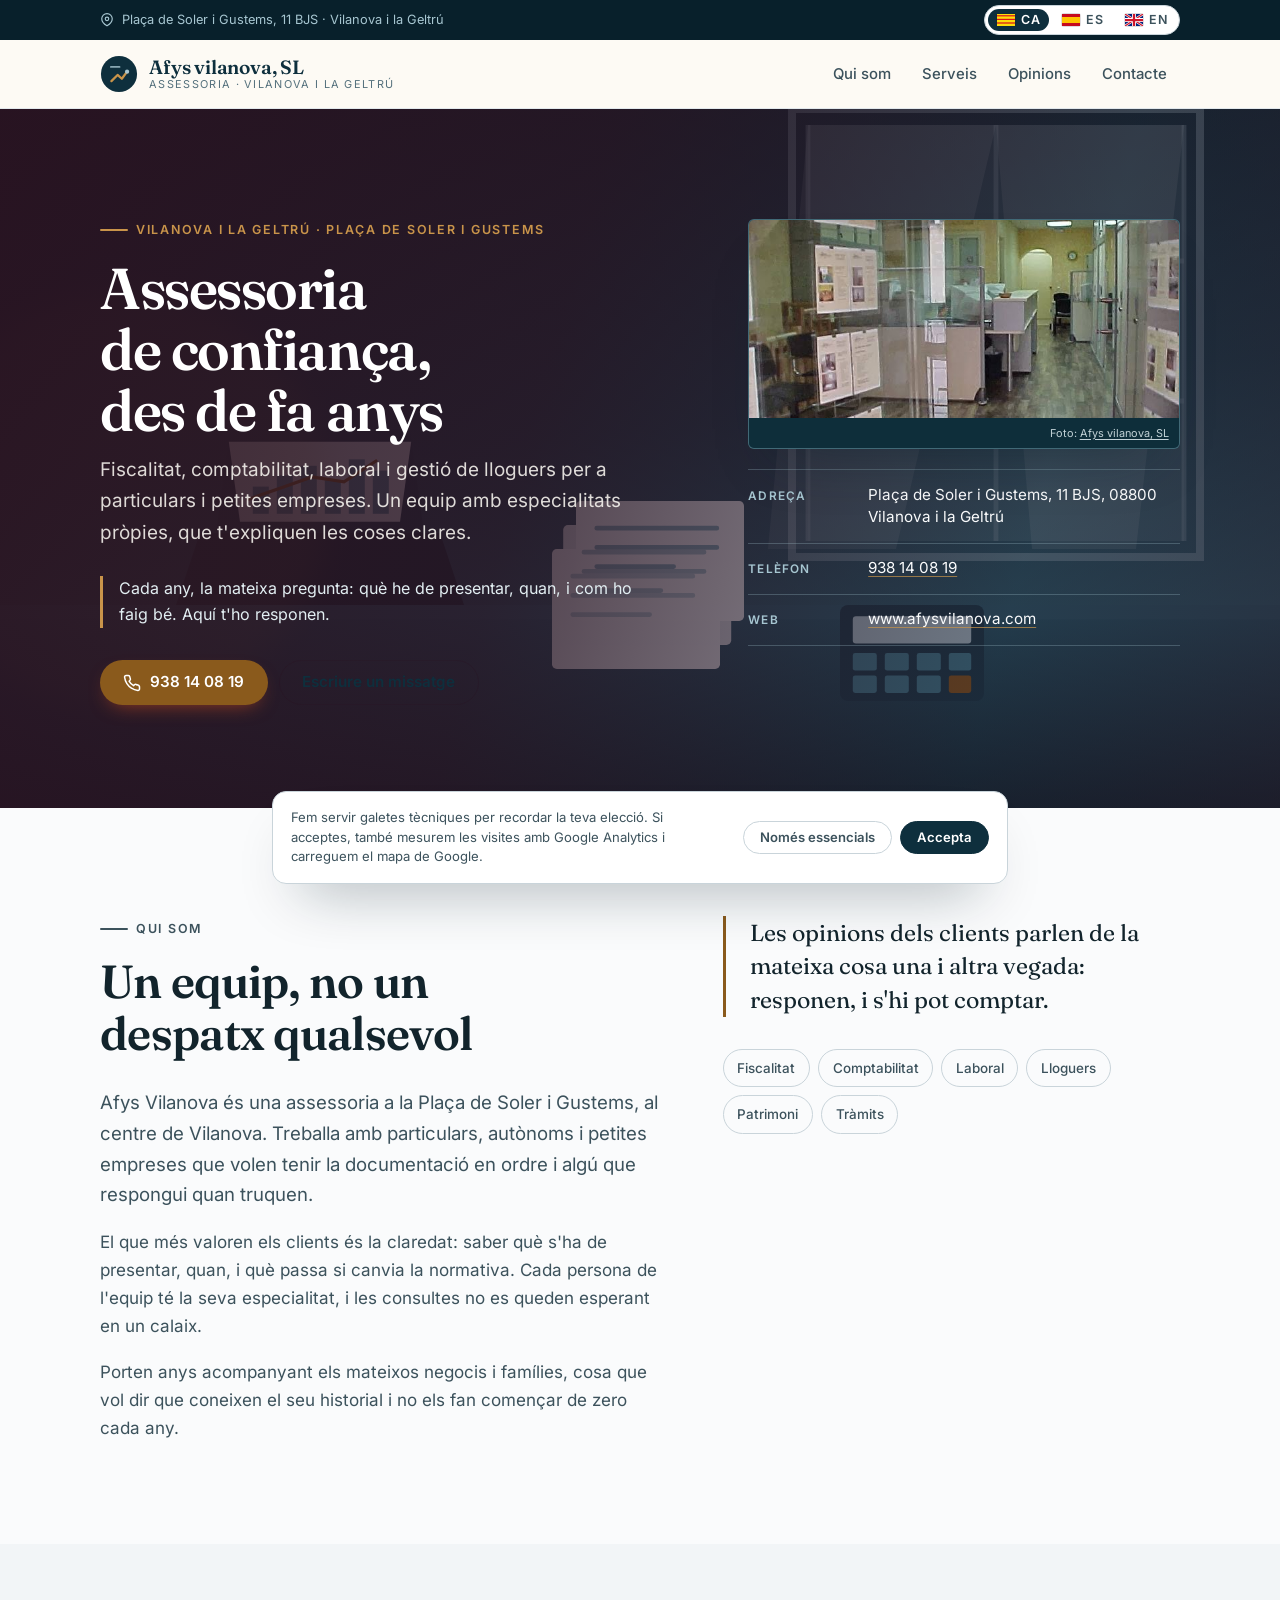
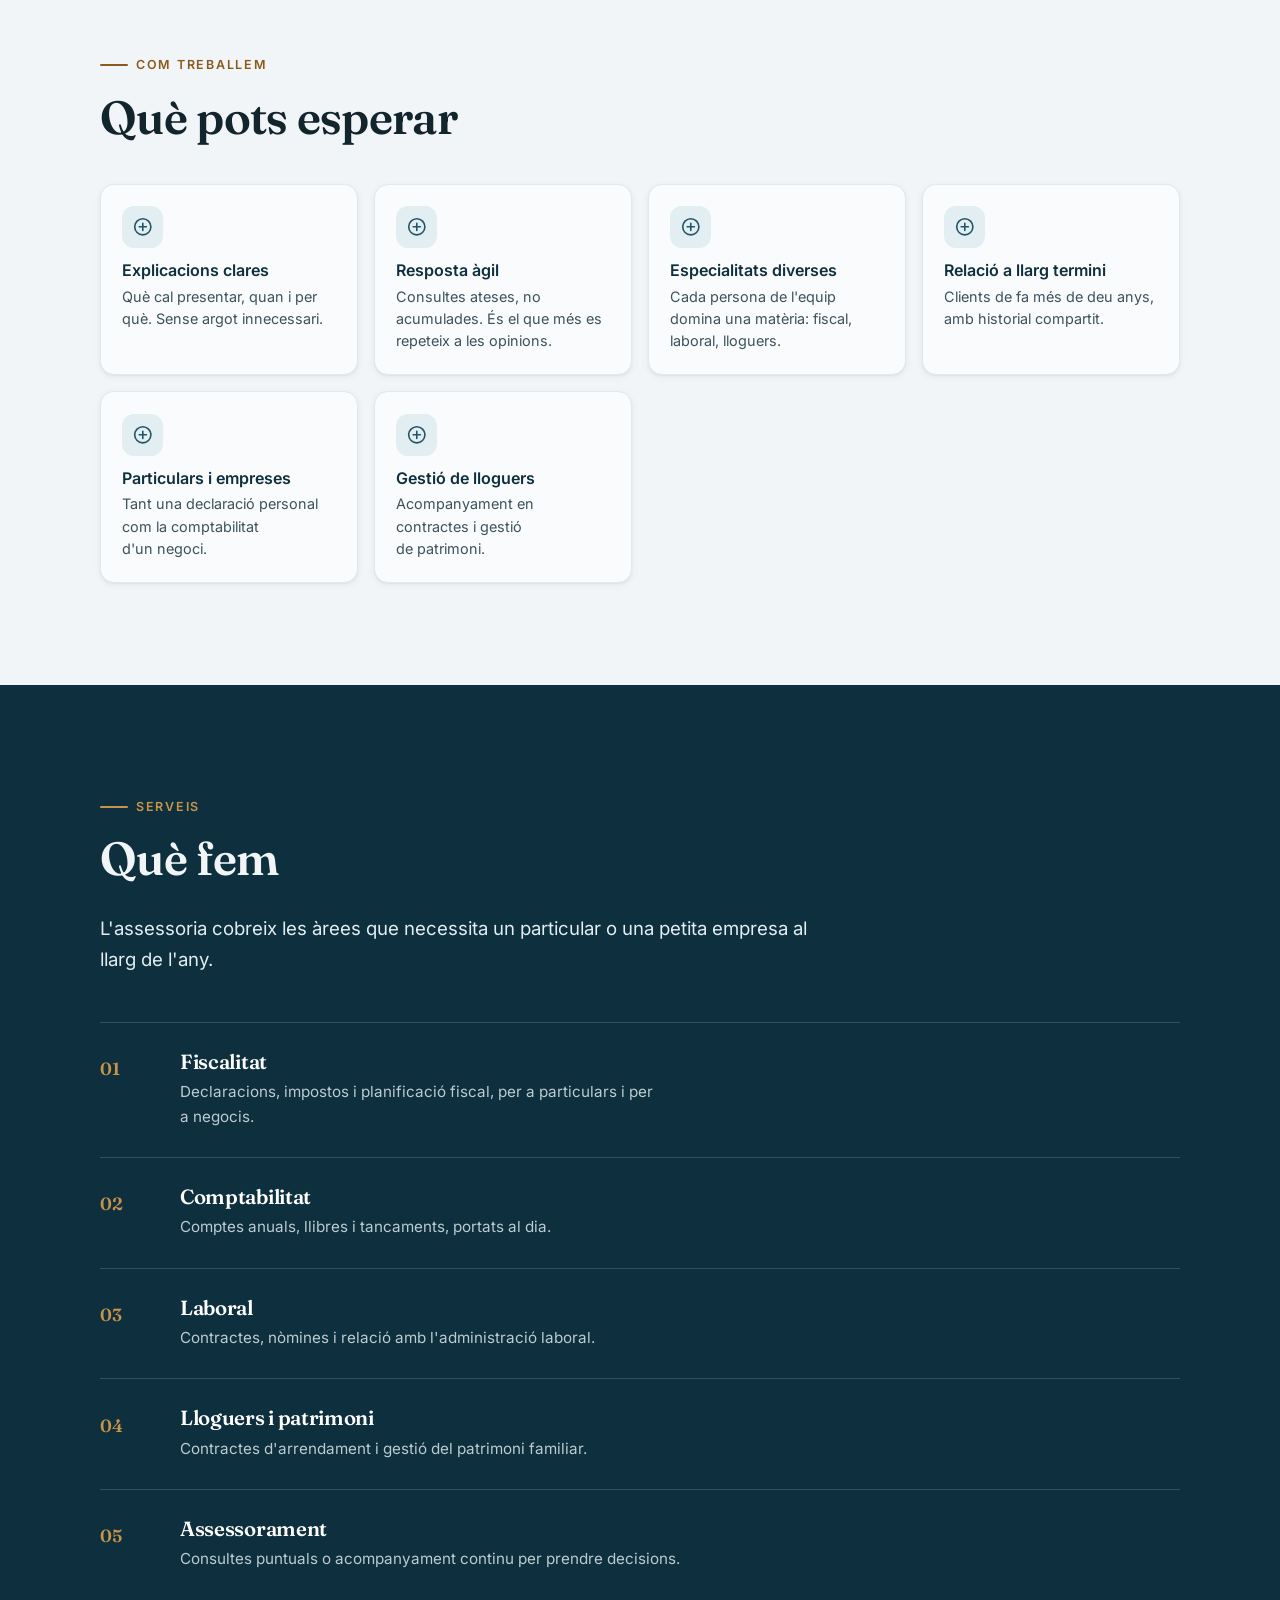
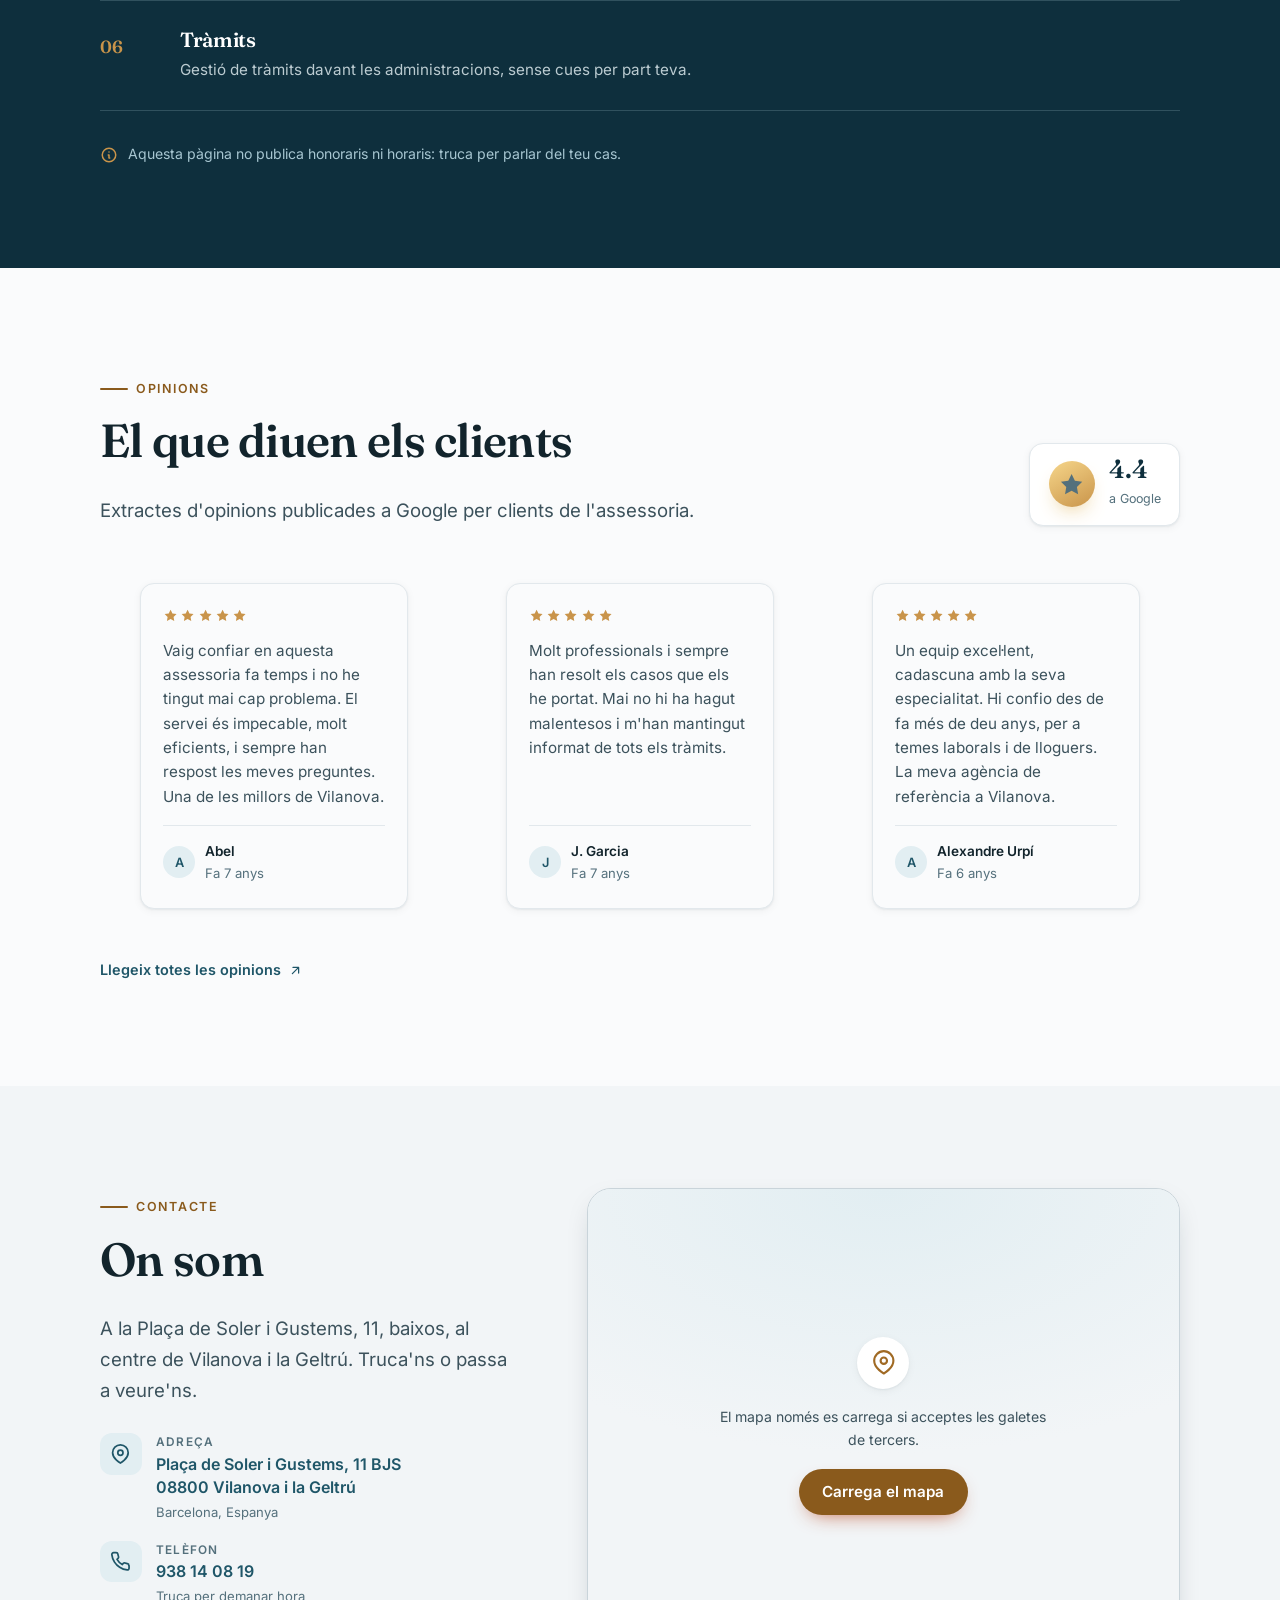
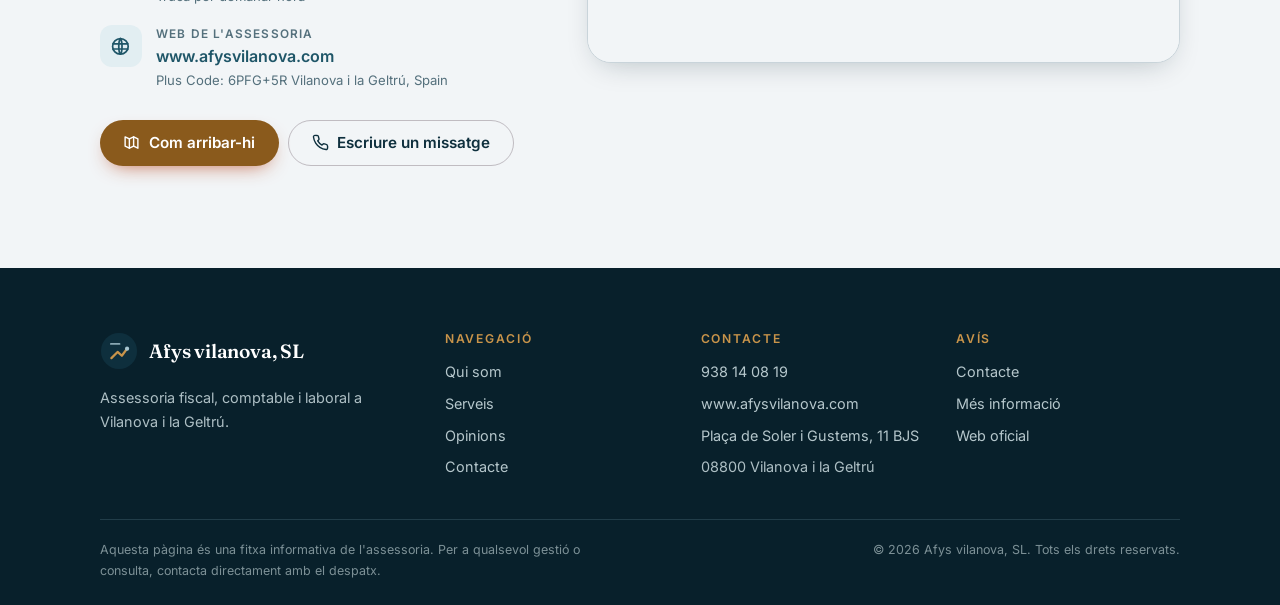
==== index.html @ ab1280ea "Rebuild the page structure for a professional practice The previous version kept a restaurant's DOM " ====
<!DOCTYPE html>
<html lang="ca" dir="ltr">
<head>
<meta charset="utf-8">
<meta name="viewport" content="width=device-width, initial-scale=1">
<title>Afys Vilanova · Assessoria fiscal, comptable i laboral</title>
<meta name="description" content="Assessoria a la Plaça de Soler i Gustems, 11, Vilanova i la Geltrú. Fiscalitat, comptabilitat, laboral i gestió de lloguers per a particulars i empreses. Truca&#39;ns: 938 14 08 19.">
<meta name="author" content="Afys vilanova, SL">
<meta name="theme-color" content="#0a2f3b">
<meta name="robots" content="index, follow">
<link rel="canonical" href="https://afysvilanova.vilanovailageltru.info/">

<meta property="og:type" content="restaurant">
<meta property="og:site_name" content="Afys vilanova, SL">
<meta property="og:title" content="Afys Vilanova · Assessoria fiscal, comptable i laboral">
<meta property="og:description" content="Assessoria a la Plaça de Soler i Gustems, 11, Vilanova i la Geltrú. Fiscalitat, comptabilitat, laboral i gestió de lloguers per a particulars i empreses. Truca&#39;ns: 938 14 08 19.">
<meta property="og:locale" content="ca_ES">
<meta property="og:url" content="https://afysvilanova.vilanovailageltru.info/">
<meta property="og:image" content="https://afysvilanova.vilanovailageltru.info/assets/img/og-image.jpg">
<meta property="og:image:width" content="1200">
<meta property="og:image:height" content="630">
<meta property="og:image:alt" content="Afys Vilanova, assessoria fiscal i comptable a Vilanova i la Geltrú">
<meta name="twitter:card" content="summary_large_image">
<meta name="twitter:title" content="Afys Vilanova · Assessoria fiscal, comptable i laboral">
<meta name="twitter:description" content="Assessoria a la Plaça de Soler i Gustems, 11, Vilanova i la Geltrú. Fiscalitat, comptabilitat, laboral i gestió de lloguers per a particulars i empreses. Truca&#39;ns: 938 14 08 19.">
<meta name="twitter:image" content="https://afysvilanova.vilanovailageltru.info/assets/img/og-image.jpg">


<link rel="alternate" hreflang="ca-ES" href="https://afysvilanova.vilanovailageltru.info/">

<link rel="alternate" hreflang="es-ES" href="https://afysvilanova.vilanovailageltru.info/es/">

<link rel="alternate" hreflang="en-GB" href="https://afysvilanova.vilanovailageltru.info/en/">

<link rel="alternate" hreflang="x-default" href="https://afysvilanova.vilanovailageltru.info/">


<link rel="icon" href="./assets/img/favicon.svg" type="image/svg+xml">
<link rel="apple-touch-icon" href="./assets/img/apple-touch-icon.png">
<link rel="manifest" href="./site.webmanifest">
<link rel="preload" href="./assets/fonts/fraunces-latin.woff2" as="font" type="font/woff2" crossorigin>
<link rel="preload" href="./assets/fonts/inter-latin.woff2" as="font" type="font/woff2" crossorigin>
<link rel="stylesheet" href="./assets/css/styles.css">

<script>
  /* Google Analytics 4 with consent mode. Goes in <head> of every generated page,
     before any other script. Nothing is fetched from Google until the visitor
     accepts, and storage stays denied by default even if the tag loads elsewhere. */
  (function () {
    var ID = 'G-71LT2Q093H';
    var KEY = 'cookie-consent-v1';
    var accepted = false;
    try { accepted = localStorage.getItem(KEY) === 'accepted'; } catch (e) {}

    window.dataLayer = window.dataLayer || [];
    window.gtag = function () { window.dataLayer.push(arguments); };
    gtag('js', new Date());

    gtag('consent', 'default', {
      ad_storage: 'denied',
      ad_user_data: 'denied',
      ad_personalization: 'denied',
      analytics_storage: 'denied'
    });

    function load() {
      if (window.__gaLoaded) return;
      window.__gaLoaded = true;
      var s = document.createElement('script');
      s.async = true;
      s.src = 'https://www.googletagmanager.com/gtag/js?id=' + ID;
      document.head.appendChild(s);
      gtag('config', ID);
    }

    function grant() {
      load();
      gtag('consent', 'update', {
        ad_storage: 'granted',
        ad_user_data: 'granted',
        ad_personalization: 'granted',
        analytics_storage: 'granted'
      });
    }

    /* The cookie banner calls this from BOTH buttons; nothing touches Google before it runs. */
    window.__analyticsConsent = function (isAccepted) {
      try { localStorage.setItem(KEY, isAccepted ? 'accepted' : 'essential'); } catch (e) {}
      if (isAccepted) grant();
    };

    if (accepted) grant();
  })();
</script>
<script type="application/ld+json">
{
  "@context": "https://schema.org",
  "@type": "AccountingService",
  "@id": "https://afysvilanova.vilanovailageltru.info/#business",
  "name": "Afys vilanova, SL",
  "url": "https://afysvilanova.vilanovailageltru.info",
  "image": "https://afysvilanova.vilanovailageltru.info/assets/img/og-image.jpg",
  "telephone": "+34938140819",
  "address": {
    "@type": "PostalAddress",
    "streetAddress": "Plaça de Soler i Gustems, 11 BJS",
    "postalCode": "08800",
    "addressLocality": "Vilanova i la Geltrú",
    "addressRegion": "Barcelona",
    "addressCountry": "ES"
  },
  "geo": {
    "@type": "GeoCoordinates",
    "latitude": 41.2229113,
    "longitude": 1.7271098999999999
  },
  "hasMap": "https://maps.google.com/?cid=9883613409802930192&g_mp=Cidnb29nbGUubWFwcy5wbGFjZXMudjEuUGxhY2VzLlNlYXJjaFRleHQQAhgEIAA",
  "inLanguage": "ca",
  "sameAs": [
    "http://www.afysvilanova.com/"
  ],
  "aggregateRating": {
    "@type": "AggregateRating",
    "ratingValue": 4.4,
    "reviewCount": 29,
    "bestRating": 5,
    "worstRating": 1
  }
}
</script>
</head>
<body>
<a class="skip-link" href="#main">Ves al contingut principal</a>

<div class="topbar">
  <div class="wrap topbar__inner">
    <p class="topbar__note">
      <svg viewBox="0 0 24 24" width="14" height="14" fill="none" stroke="currentColor" stroke-width="2" stroke-linecap="round" stroke-linejoin="round" aria-hidden="true"><path d="M21 10c0 7-9 12-9 12S3 17 3 10a9 9 0 0 1 18 0Z"/><circle cx="12" cy="10" r="3"/></svg>
      Plaça de Soler i Gustems, 11 BJS · Vilanova i la Geltrú
    </p>
    <nav class="langs" aria-label="Canviar d&#39;idioma">
      
      <a class="langs__link" href="./" hreflang="ca" lang="ca" aria-current="true">
        <span class="langs__flag" aria-hidden="true"><svg viewBox="0 0 24 16"><rect width="24" height="16" fill="#fcdd09"/><g fill="#da121a"><rect y="1.6" width="24" height="1.6"/><rect y="6.4" width="24" height="1.6"/><rect y="11.2" width="24" height="1.6"/></g></svg></span>
        <span class="langs__code">ca</span>
        <span class="sr-only">Català</span>
      </a>
      
      <a class="langs__link" href="./es/" hreflang="es" lang="es">
        <span class="langs__flag" aria-hidden="true"><svg viewBox="0 0 24 16"><rect width="24" height="16" fill="#c60b1e"/><rect y="4" width="24" height="8" fill="#ffc400"/></svg></span>
        <span class="langs__code">es</span>
        <span class="sr-only">Español</span>
      </a>
      
      <a class="langs__link" href="./en/" hreflang="en" lang="en">
        <span class="langs__flag" aria-hidden="true"><svg viewBox="0 0 24 16"><rect width="24" height="16" fill="#00247d"/><path d="M0 0 24 16M24 0 0 16" stroke="#fff" stroke-width="3.2"/><path d="M0 0 24 16M24 0 0 16" stroke="#cf142b" stroke-width="1.6"/><path d="M12 0v16M0 8h24" stroke="#fff" stroke-width="5.2"/><path d="M12 0v16M0 8h24" stroke="#cf142b" stroke-width="3"/></svg></span>
        <span class="langs__code">en</span>
        <span class="sr-only">English</span>
      </a>
      
    </nav>
  </div>
</div>

<header class="header">
  <div class="wrap header__inner">
    <a class="brand" href="./" aria-label="Afys vilanova, SL — Vilanova i la Geltrú">
      <svg class="brand__mark" <svg viewBox="0 0 40 40" width="38" height="38" aria-hidden="true">
          <circle cx="20" cy="20" r="19" fill="#0e2f3d"/>
          <path d="M12 27.5 L18.5 21 L23 25 L28.5 17.5" fill="none" stroke="#c9944a" stroke-width="2.4" stroke-linecap="round" stroke-linejoin="round"/>
          <circle cx="28.5" cy="17.5" r="2.2" fill="#a7c6d1"/>
          <path d="M11.5 12.5 h9" stroke="#a7c6d1" stroke-width="2" stroke-linecap="round" opacity="0.8"/>
        </svg></svg>
      <span class="brand__text">
        <span class="brand__name">Afys vilanova, SL</span>
        <span class="brand__sub">Assessoria · Vilanova i la Geltrú</span>
      </span>
    </a>
    <nav class="nav" id="site-nav" data-open="false" aria-label="Navegació principal">
      <ul class="nav__list">
        <li><a class="nav__link" href="#about">Qui som</a></li>
        <li><a class="nav__link" href="#services">Serveis</a></li>
        <li><a class="nav__link" href="#reviews">Opinions</a></li>
        <li><a class="nav__link" href="#contact">Contacte</a></li>
      </ul>
    </nav>
    <button class="nav-toggle" type="button" aria-expanded="false" aria-controls="site-nav" aria-label="Obre el menú de navegació">
      <svg viewBox="0 0 24 24" width="22" height="22" fill="none" stroke="currentColor" stroke-width="2" stroke-linecap="round" aria-hidden="true"><path d="M4 7h16M4 12h16M4 17h16"/></svg>
    </button>
  </div>
</header>

<main id="main">

  <section class="hero" aria-labelledby="hero-title">
    <img class="hero__art" src="./assets/img/hero.svg" alt="" width="1600" height="1000" fetchpriority="high" decoding="async" aria-hidden="true">

    <div class="wrap hero__inner">
      <!-- Text column: the pitch and the two things a client does next. -->
      <div class="hero__copy">
        <p class="eyebrow hero__eyebrow">Vilanova i la Geltrú · Plaça de Soler i Gustems</p>
        <h1 class="hero__title" id="hero-title">Assessoria de confiança, des de fa anys</h1>
        <p class="hero__subtitle">Fiscalitat, comptabilitat, laboral i gestió de lloguers per a particulars i petites empreses. Un equip amb especialitats pròpies, que t&#39;expliquen les coses clares.</p>

        <p class="hero__credo">Cada any, la mateixa pregunta: què he de presentar, quan, i com ho faig bé. Aquí t&#39;ho responen.</p>

        <div class="hero__actions">
          <a class="btn btn--primary" href="tel:+34938140819">
            <svg viewBox="0 0 24 24" width="18" height="18" fill="none" stroke="currentColor" stroke-width="2" stroke-linecap="round" stroke-linejoin="round" aria-hidden="true"><path d="M22 16.9v3a2 2 0 0 1-2.2 2 19.8 19.8 0 0 1-8.6-3.1 19.5 19.5 0 0 1-6-6A19.8 19.8 0 0 1 2.1 4.2 2 2 0 0 1 4.1 2h3a2 2 0 0 1 2 1.7c.1.9.4 1.8.7 2.6a2 2 0 0 1-.5 2.1L8.1 9.6a16 16 0 0 0 6 6l1.2-1.2a2 2 0 0 1 2.1-.5c.8.3 1.7.6 2.6.7a2 2 0 0 1 1.7 2.1Z"/></svg>
            938 14 08 19
          </a>
          <a class="btn btn--ghost" href="#contact">Escriure un missatge</a>
        </div>
      </div>

      <!-- Facts column: no rating card, no decorative list. A practice is judged on
           what it does and where it is, so those are the only things in the panel. -->
      <aside class="hero__facts" aria-label="Dades de contacte">
        
        <figure class="hero__photo">
          <img src="./assets/img/hero-photo.jpg" alt="foto de l&#39;oficina d&#39;Afys Vilanova" width="900" height="675" fetchpriority="high" decoding="async">
          
          <figcaption data-photo-credit>
            Foto:
            <a href="https://maps.google.com/maps/contrib/112571644760508671871" target="_blank" rel="noopener nofollow">Afys vilanova, SL</a>
          </figcaption>
          
        </figure>
        

        <dl class="factlist">
          <div class="factlist__row">
            <dt>Adreça</dt>
            <dd>Plaça de Soler i Gustems, 11 BJS, 08800 Vilanova i la Geltrú</dd>
          </div>
          <div class="factlist__row">
            <dt>Telèfon</dt>
            <dd><a href="tel:+34938140819">938 14 08 19</a></dd>
          </div>
          
          <div class="factlist__row">
            <dt>Web</dt>
            <dd><a href="http://www.afysvilanova.com/" target="_blank" rel="noopener nofollow">www.afysvilanova.com</a></dd>
          </div>
          
          
        </dl>
      </aside>
    </div>
  </section>

  <section class="section" id="about" aria-labelledby="about-title">
    <div class="wrap">
      <div class="about__grid">
        <div class="about__copy reveal">
          <p class="eyebrow">Qui som</p>
          <h2 class="h2" id="about-title">Un equip, no un despatx qualsevol</h2>
          <p class="lead">Afys Vilanova és una assessoria a la Plaça de Soler i Gustems, al centre de Vilanova. Treballa amb particulars, autònoms i petites empreses que volen tenir la documentació en ordre i algú que respongui quan truquen.</p>
          <p>El que més valoren els clients és la claredat: saber què s&#39;ha de presentar, quan, i què passa si canvia la normativa. Cada persona de l&#39;equip té la seva especialitat, i les consultes no es queden esperant en un calaix.</p>
          <p>Porten anys acompanyant els mateixos negocis i famílies, cosa que vol dir que coneixen el seu historial i no els fan començar de zero cada any.</p>
        </div>

        <!-- Instead of a 2x2 number grid, a single standing claim plus the areas
             the practice actually covers. A client reads this, not a scoreboard. -->
        <div class="about__aside reveal">
          <blockquote class="pullquote">
            <p>Les opinions dels clients parlen de la mateixa cosa una i altra vegada: responen, i s&#39;hi pot comptar.</p>
          </blockquote>
          <ul class="arealist" aria-label="Àrees de treball">
            
            <li>Fiscalitat</li>
            
            <li>Comptabilitat</li>
            
            <li>Laboral</li>
            
            <li>Lloguers</li>
            
            <li>Patrimoni</li>
            
            <li>Tràmits</li>
            
          </ul>
        </div>
      </div>
    </div>
  </section>

  <section class="section section--sand" id="features" aria-labelledby="features-title">
    <div class="wrap">
      <div class="reveal">
        <p class="eyebrow">Com treballem</p>
        <h2 class="h2" id="features-title">Què pots esperar</h2>
      </div>
      <ul class="cards">
        
        <li class="card reveal">
          <span class="card__icon" aria-hidden="true"><svg viewBox="0 0 24 24" fill="none" stroke="currentColor" stroke-width="1.8" stroke-linecap="round" stroke-linejoin="round" aria-hidden="true"><circle cx="12" cy="12" r="9"/><path d="M12 8v8M8 12h8"/></svg></span>
          <h3>Explicacions clares</h3>
          <p>Què cal presentar, quan i per què. Sense argot innecessari.</p>
        </li>
        
        <li class="card reveal">
          <span class="card__icon" aria-hidden="true"><svg viewBox="0 0 24 24" fill="none" stroke="currentColor" stroke-width="1.8" stroke-linecap="round" stroke-linejoin="round" aria-hidden="true"><circle cx="12" cy="12" r="9"/><path d="M12 8v8M8 12h8"/></svg></span>
          <h3>Resposta àgil</h3>
          <p>Consultes ateses, no acumulades. És el que més es repeteix a les opinions.</p>
        </li>
        
        <li class="card reveal">
          <span class="card__icon" aria-hidden="true"><svg viewBox="0 0 24 24" fill="none" stroke="currentColor" stroke-width="1.8" stroke-linecap="round" stroke-linejoin="round" aria-hidden="true"><circle cx="12" cy="12" r="9"/><path d="M12 8v8M8 12h8"/></svg></span>
          <h3>Especialitats diverses</h3>
          <p>Cada persona de l&#39;equip domina una matèria: fiscal, laboral, lloguers.</p>
        </li>
        
        <li class="card reveal">
          <span class="card__icon" aria-hidden="true"><svg viewBox="0 0 24 24" fill="none" stroke="currentColor" stroke-width="1.8" stroke-linecap="round" stroke-linejoin="round" aria-hidden="true"><circle cx="12" cy="12" r="9"/><path d="M12 8v8M8 12h8"/></svg></span>
          <h3>Relació a llarg termini</h3>
          <p>Clients de fa més de deu anys, amb historial compartit.</p>
        </li>
        
        <li class="card reveal">
          <span class="card__icon" aria-hidden="true"><svg viewBox="0 0 24 24" fill="none" stroke="currentColor" stroke-width="1.8" stroke-linecap="round" stroke-linejoin="round" aria-hidden="true"><circle cx="12" cy="12" r="9"/><path d="M12 8v8M8 12h8"/></svg></span>
          <h3>Particulars i empreses</h3>
          <p>Tant una declaració personal com la comptabilitat d&#39;un negoci.</p>
        </li>
        
        <li class="card reveal">
          <span class="card__icon" aria-hidden="true"><svg viewBox="0 0 24 24" fill="none" stroke="currentColor" stroke-width="1.8" stroke-linecap="round" stroke-linejoin="round" aria-hidden="true"><circle cx="12" cy="12" r="9"/><path d="M12 8v8M8 12h8"/></svg></span>
          <h3>Gestió de lloguers</h3>
          <p>Acompanyament en contractes i gestió de patrimoni.</p>
        </li>
        
      </ul>
    </div>
  </section>

  <section class="section section--sea" id="services" aria-labelledby="services-title">
    <div class="wrap">
      <div class="services__head reveal">
        <p class="eyebrow">Serveis</p>
        <h2 class="h2" id="services-title">Què fem</h2>
        <p class="lead">L&#39;assessoria cobreix les àrees que necessita un particular o una petita empresa al llarg de l&#39;any.</p>
      </div>

      <!-- Numbered ledger list: services read better as a checklist of what is
           handled than as cards you would scan like dishes. -->
      <ol class="ledger">
        
        <li class="ledger__item reveal">
          <span class="ledger__num" aria-hidden="true">01</span>
          <div class="ledger__body">
            <h3>Fiscalitat</h3>
            <p>Declaracions, impostos i planificació fiscal, per a particulars i per a negocis.</p>
          </div>
        </li>
        
        <li class="ledger__item reveal">
          <span class="ledger__num" aria-hidden="true">02</span>
          <div class="ledger__body">
            <h3>Comptabilitat</h3>
            <p>Comptes anuals, llibres i tancaments, portats al dia.</p>
          </div>
        </li>
        
        <li class="ledger__item reveal">
          <span class="ledger__num" aria-hidden="true">03</span>
          <div class="ledger__body">
            <h3>Laboral</h3>
            <p>Contractes, nòmines i relació amb l&#39;administració laboral.</p>
          </div>
        </li>
        
        <li class="ledger__item reveal">
          <span class="ledger__num" aria-hidden="true">04</span>
          <div class="ledger__body">
            <h3>Lloguers i patrimoni</h3>
            <p>Contractes d&#39;arrendament i gestió del patrimoni familiar.</p>
          </div>
        </li>
        
        <li class="ledger__item reveal">
          <span class="ledger__num" aria-hidden="true">05</span>
          <div class="ledger__body">
            <h3>Assessorament</h3>
            <p>Consultes puntuals o acompanyament continu per prendre decisions.</p>
          </div>
        </li>
        
        <li class="ledger__item reveal">
          <span class="ledger__num" aria-hidden="true">06</span>
          <div class="ledger__body">
            <h3>Tràmits</h3>
            <p>Gestió de tràmits davant les administracions, sense cues per part teva.</p>
          </div>
        </li>
        
      </ol>

      <p class="services__note">
        <svg viewBox="0 0 24 24" width="18" height="18" fill="none" stroke="currentColor" stroke-width="2" stroke-linecap="round" stroke-linejoin="round" aria-hidden="true"><circle cx="12" cy="12" r="9"/><path d="M12 8h.01M11 12h1v4h1"/></svg>
        Aquesta pàgina no publica honoraris ni horaris: truca per parlar del teu cas.
      </p>
    </div>
  </section>

  <section class="section" id="reviews" aria-labelledby="reviews-title">
    <div class="wrap">
      <div class="reviews__head reveal">
        <div>
          <p class="eyebrow">Opinions</p>
          <h2 class="h2" id="reviews-title">El que diuen els clients</h2>
          <p class="lead">Extractes d&#39;opinions publicades a Google per clients de l&#39;assessoria.</p>
        </div>
        <div class="reviews__score">
          <span class="rating__star" aria-hidden="true">
            <svg viewBox="0 0 24 24" fill="currentColor"><path d="M12 2.6l2.9 5.9 6.5.95-4.7 4.6 1.1 6.45L12 17.4l-5.8 3.1 1.1-6.45-4.7-4.6 6.5-.95L12 2.6Z"/></svg>
          </span>
          <div>
            <b>4.4</b>
            <span>a Google</span>
          </div>
        </div>
      </div>
      <div class="quotes">
        
        <figure class="quote reveal">
          <div class="quote__stars" aria-label="5 de 5 estrelles">
            <svg viewBox="0 0 24 24" fill="currentColor" aria-hidden="true"><path d="M12 2.6l2.9 5.9 6.5.95-4.7 4.6 1.1 6.45L12 17.4l-5.8 3.1 1.1-6.45-4.7-4.6 6.5-.95L12 2.6Z"/></svg><svg viewBox="0 0 24 24" fill="currentColor" aria-hidden="true"><path d="M12 2.6l2.9 5.9 6.5.95-4.7 4.6 1.1 6.45L12 17.4l-5.8 3.1 1.1-6.45-4.7-4.6 6.5-.95L12 2.6Z"/></svg><svg viewBox="0 0 24 24" fill="currentColor" aria-hidden="true"><path d="M12 2.6l2.9 5.9 6.5.95-4.7 4.6 1.1 6.45L12 17.4l-5.8 3.1 1.1-6.45-4.7-4.6 6.5-.95L12 2.6Z"/></svg><svg viewBox="0 0 24 24" fill="currentColor" aria-hidden="true"><path d="M12 2.6l2.9 5.9 6.5.95-4.7 4.6 1.1 6.45L12 17.4l-5.8 3.1 1.1-6.45-4.7-4.6 6.5-.95L12 2.6Z"/></svg><svg viewBox="0 0 24 24" fill="currentColor" aria-hidden="true"><path d="M12 2.6l2.9 5.9 6.5.95-4.7 4.6 1.1 6.45L12 17.4l-5.8 3.1 1.1-6.45-4.7-4.6 6.5-.95L12 2.6Z"/></svg>
          </div>
          <blockquote><p>Vaig confiar en aquesta assessoria fa temps i no he tingut mai cap problema. El servei és impecable, molt eficients, i sempre han respost les meves preguntes. Una de les millors de Vilanova.</p></blockquote>
          <figcaption>
            <span class="quote__avatar" aria-hidden="true">A</span>
            <span>
              <strong>Abel</strong>
              Fa 7 anys
            </span>
          </figcaption>
        </figure>
        
        <figure class="quote reveal">
          <div class="quote__stars" aria-label="5 de 5 estrelles">
            <svg viewBox="0 0 24 24" fill="currentColor" aria-hidden="true"><path d="M12 2.6l2.9 5.9 6.5.95-4.7 4.6 1.1 6.45L12 17.4l-5.8 3.1 1.1-6.45-4.7-4.6 6.5-.95L12 2.6Z"/></svg><svg viewBox="0 0 24 24" fill="currentColor" aria-hidden="true"><path d="M12 2.6l2.9 5.9 6.5.95-4.7 4.6 1.1 6.45L12 17.4l-5.8 3.1 1.1-6.45-4.7-4.6 6.5-.95L12 2.6Z"/></svg><svg viewBox="0 0 24 24" fill="currentColor" aria-hidden="true"><path d="M12 2.6l2.9 5.9 6.5.95-4.7 4.6 1.1 6.45L12 17.4l-5.8 3.1 1.1-6.45-4.7-4.6 6.5-.95L12 2.6Z"/></svg><svg viewBox="0 0 24 24" fill="currentColor" aria-hidden="true"><path d="M12 2.6l2.9 5.9 6.5.95-4.7 4.6 1.1 6.45L12 17.4l-5.8 3.1 1.1-6.45-4.7-4.6 6.5-.95L12 2.6Z"/></svg><svg viewBox="0 0 24 24" fill="currentColor" aria-hidden="true"><path d="M12 2.6l2.9 5.9 6.5.95-4.7 4.6 1.1 6.45L12 17.4l-5.8 3.1 1.1-6.45-4.7-4.6 6.5-.95L12 2.6Z"/></svg>
          </div>
          <blockquote><p>Molt professionals i sempre han resolt els casos que els he portat. Mai no hi ha hagut malentesos i m&#39;han mantingut informat de tots els tràmits.</p></blockquote>
          <figcaption>
            <span class="quote__avatar" aria-hidden="true">J</span>
            <span>
              <strong>J. Garcia</strong>
              Fa 7 anys
            </span>
          </figcaption>
        </figure>
        
        <figure class="quote reveal">
          <div class="quote__stars" aria-label="5 de 5 estrelles">
            <svg viewBox="0 0 24 24" fill="currentColor" aria-hidden="true"><path d="M12 2.6l2.9 5.9 6.5.95-4.7 4.6 1.1 6.45L12 17.4l-5.8 3.1 1.1-6.45-4.7-4.6 6.5-.95L12 2.6Z"/></svg><svg viewBox="0 0 24 24" fill="currentColor" aria-hidden="true"><path d="M12 2.6l2.9 5.9 6.5.95-4.7 4.6 1.1 6.45L12 17.4l-5.8 3.1 1.1-6.45-4.7-4.6 6.5-.95L12 2.6Z"/></svg><svg viewBox="0 0 24 24" fill="currentColor" aria-hidden="true"><path d="M12 2.6l2.9 5.9 6.5.95-4.7 4.6 1.1 6.45L12 17.4l-5.8 3.1 1.1-6.45-4.7-4.6 6.5-.95L12 2.6Z"/></svg><svg viewBox="0 0 24 24" fill="currentColor" aria-hidden="true"><path d="M12 2.6l2.9 5.9 6.5.95-4.7 4.6 1.1 6.45L12 17.4l-5.8 3.1 1.1-6.45-4.7-4.6 6.5-.95L12 2.6Z"/></svg><svg viewBox="0 0 24 24" fill="currentColor" aria-hidden="true"><path d="M12 2.6l2.9 5.9 6.5.95-4.7 4.6 1.1 6.45L12 17.4l-5.8 3.1 1.1-6.45-4.7-4.6 6.5-.95L12 2.6Z"/></svg>
          </div>
          <blockquote><p>Un equip excel·lent, cadascuna amb la seva especialitat. Hi confio des de fa més de deu anys, per a temes laborals i de lloguers. La meva agència de referència a Vilanova.</p></blockquote>
          <figcaption>
            <span class="quote__avatar" aria-hidden="true">A</span>
            <span>
              <strong>Alexandre Urpí</strong>
              Fa 6 anys
            </span>
          </figcaption>
        </figure>
        
      </div>
      <a class="reviews__all" href="https://www.google.com/maps/place//data=!4m4!3m3!1s0x12a386e3712fc215:0x8929a607d4974810!9m1!1b1?g_mp=Cidnb29nbGUubWFwcy5wbGFjZXMudjEuUGxhY2VzLlNlYXJjaFRleHQQAhgEIAA" target="_blank" rel="noopener">
        Llegeix totes les opinions
        <svg viewBox="0 0 24 24" width="15" height="15" fill="none" stroke="currentColor" stroke-width="2" stroke-linecap="round" stroke-linejoin="round" aria-hidden="true"><path d="M7 17 17 7M8 7h9v9"/></svg>
      </a>
    </div>
  </section>

  <section class="section section--sand" id="contact" aria-labelledby="contact-title">
    <div class="wrap">
      <div class="contact__grid">
        <div class="reveal">
          <p class="eyebrow">Contacte</p>
          <h2 class="h2" id="contact-title">On som</h2>
          <p class="lead">A la Plaça de Soler i Gustems, 11, baixos, al centre de Vilanova i la Geltrú. Truca&#39;ns o passa a veure&#39;ns.</p>

          <div class="contact-list">
            <div class="contact-item">
              <span class="contact-item__icon" aria-hidden="true">
                <svg viewBox="0 0 24 24" fill="none" stroke="currentColor" stroke-width="2" stroke-linecap="round" stroke-linejoin="round"><path d="M21 10c0 7-9 12-9 12S3 17 3 10a9 9 0 0 1 18 0Z"/><circle cx="12" cy="10" r="3"/></svg>
              </span>
              <div>
                <div class="contact-item__label">Adreça</div>
                <div class="contact-item__value">
                  <a href="https://www.google.com/maps/dir/?api=1&amp;destination=41.2229113,1.7271098999999999" target="_blank" rel="noopener">Plaça de Soler i Gustems, 11 BJS<br>08800 Vilanova i la Geltrú</a>
                </div>
                <div class="contact-item__meta">Barcelona, Espanya</div>
              </div>
            </div>

            <div class="contact-item">
              <span class="contact-item__icon" aria-hidden="true">
                <svg viewBox="0 0 24 24" fill="none" stroke="currentColor" stroke-width="2" stroke-linecap="round" stroke-linejoin="round"><path d="M22 16.9v3a2 2 0 0 1-2.2 2 19.8 19.8 0 0 1-8.6-3.1 19.5 19.5 0 0 1-6-6A19.8 19.8 0 0 1 2.1 4.2 2 2 0 0 1 4.1 2h3a2 2 0 0 1 2 1.7c.1.9.4 1.8.7 2.6a2 2 0 0 1-.5 2.1L8.1 9.6a16 16 0 0 0 6 6l1.2-1.2a2 2 0 0 1 2.1-.5c.8.3 1.7.6 2.6.7a2 2 0 0 1 1.7 2.1Z"/></svg>
              </span>
              <div>
                <div class="contact-item__label">Telèfon</div>
                <div class="contact-item__value"><a href="tel:+34938140819">938 14 08 19</a></div>
                <div class="contact-item__meta">Truca per demanar hora</div>
              </div>
            </div>

            <div class="contact-item">
              <span class="contact-item__icon" aria-hidden="true">
                <svg viewBox="0 0 24 24" fill="none" stroke="currentColor" stroke-width="2" stroke-linecap="round" stroke-linejoin="round"><circle cx="12" cy="12" r="9"/><path d="M3.5 9h17M3.5 15h17"/><path d="M12 3c2.5 3 2.5 15 0 18M12 3c-2.5 3-2.5 15 0 18"/></svg>
              </span>
              <div>
                <div class="contact-item__label">Web de l&#39;assessoria</div>
                <div class="contact-item__value"><a href="http://www.afysvilanova.com/" target="_blank" rel="noopener nofollow">www.afysvilanova.com</a></div>
                <div class="contact-item__meta">Plus Code: 6PFG+5R Vilanova i la Geltrú, Spain</div>
              </div>
            </div>
          </div>

          <div class="contact__actions">
            <a class="btn btn--primary" href="https://www.google.com/maps/dir/?api=1&amp;destination=41.2229113,1.7271098999999999" target="_blank" rel="noopener">
              <svg viewBox="0 0 24 24" width="17" height="17" fill="none" stroke="currentColor" stroke-width="2" stroke-linecap="round" stroke-linejoin="round" aria-hidden="true"><path d="M9 20 3 17V4l6 3 6-3 6 3v13l-6-3-6 3Z"/><path d="M9 7v13M15 4v13"/></svg>
              Com arribar-hi
            </a>
            <a class="btn btn--ghost" href="tel:+34938140819">
              <svg viewBox="0 0 24 24" width="17" height="17" fill="none" stroke="currentColor" stroke-width="2" stroke-linecap="round" stroke-linejoin="round" aria-hidden="true"><path d="M22 16.9v3a2 2 0 0 1-2.2 2 19.8 19.8 0 0 1-8.6-3.1 19.5 19.5 0 0 1-6-6A19.8 19.8 0 0 1 2.1 4.2 2 2 0 0 1 4.1 2h3a2 2 0 0 1 2 1.7c.1.9.4 1.8.7 2.6a2 2 0 0 1-.5 2.1L8.1 9.6a16 16 0 0 0 6 6l1.2-1.2a2 2 0 0 1 2.1-.5c.8.3 1.7.6 2.6.7a2 2 0 0 1 1.7 2.1Z"/></svg>
              Escriure un missatge
            </a>
            
          </div>
        </div>

        <div class="map-shell" id="map-shell" data-map-loaded="false">
          <div class="map-placeholder">
            <div class="map-placeholder__inner">
              <span class="map-placeholder__pin" aria-hidden="true">
                <svg viewBox="0 0 24 24" fill="none" stroke="currentColor" stroke-width="2" stroke-linecap="round" stroke-linejoin="round"><path d="M21 10c0 7-9 12-9 12S3 17 3 10a9 9 0 0 1 18 0Z"/><circle cx="12" cy="10" r="3"/></svg>
              </span>
              <p>El mapa només es carrega si acceptes les galetes de tercers.</p>
              <button class="btn btn--primary" type="button" data-map-load>Carrega el mapa</button>
            </div>
          </div>
          <template id="map-template">
            <iframe title="Mapa amb la ubicació d&#39;Afys Vilanova a Vilanova i la Geltrú" src="https://www.google.com/maps?q=41.2229113,1.7271098999999999&amp;hl=ca&amp;z=16&amp;output=embed" width="600" height="480" loading="lazy" referrerpolicy="no-referrer-when-downgrade" allowfullscreen></iframe>
          </template>
        </div>
      </div>
    </div>
  </section>

</main>

<footer class="footer">
  <div class="wrap">
    <div class="footer__grid">
      <div>
        <a class="brand" href="./">
          <svg class="brand__mark" <svg viewBox="0 0 40 40" width="38" height="38" aria-hidden="true">
          <circle cx="20" cy="20" r="19" fill="#0e2f3d"/>
          <path d="M12 27.5 L18.5 21 L23 25 L28.5 17.5" fill="none" stroke="#c9944a" stroke-width="2.4" stroke-linecap="round" stroke-linejoin="round"/>
          <circle cx="28.5" cy="17.5" r="2.2" fill="#a7c6d1"/>
          <path d="M11.5 12.5 h9" stroke="#a7c6d1" stroke-width="2" stroke-linecap="round" opacity="0.8"/>
        </svg></svg>
          <span class="brand__text"><span class="brand__name">Afys vilanova, SL</span></span>
        </a>
        <p>Assessoria fiscal, comptable i laboral a Vilanova i la Geltrú.</p>
      </div>
      <div>
        <h2>Navegació</h2>
        <ul>
          <li><a href="#about">Qui som</a></li>
          <li><a href="#services">Serveis</a></li>
          <li><a href="#reviews">Opinions</a></li>
          <li><a href="#contact">Contacte</a></li>
        </ul>
      </div>
      <div>
        <h2>Contacte</h2>
        <ul>
          <li><a href="tel:+34938140819">938 14 08 19</a></li>
          <li><a href="http://www.afysvilanova.com/" target="_blank" rel="noopener nofollow">www.afysvilanova.com</a></li>
          <li><a href="https://www.google.com/maps/dir/?api=1&amp;destination=41.2229113,1.7271098999999999" target="_blank" rel="noopener">Plaça de Soler i Gustems, 11 BJS</a></li>
          <li>08800 Vilanova i la Geltrú</li>
        </ul>
      </div>
      <div>
        <h2>Avís</h2>
        <ul>
          <li><a href="#contact">Contacte</a></li>
          <li><a href="#" data-cookie-open>Més informació</a></li>
          <li><a href="http://www.afysvilanova.com/" target="_blank" rel="noopener nofollow">Web oficial</a></li>
        </ul>
      </div>
    </div>
    <div class="footer__legal">
      <p>Aquesta pàgina és una fitxa informativa de l&#39;assessoria. Per a qualsevol gestió o consulta, contacta directament amb el despatx.</p>
      <p>© <span id="year">2026</span> Afys vilanova, SL. Tots els drets reservats.</p>
    </div>
  </div>
</footer>

<div class="cookiebar" id="cookiebar" role="region" aria-label="Més informació" data-visible="false">
  <p>Fem servir galetes tècniques per recordar la teva elecció. Si acceptes, també mesurem les visites amb Google Analytics i carreguem el mapa de Google.</p>
  <div class="cookiebar__actions">
    <button class="btn cookiebar__reject" type="button" data-cookie="essential">Només essencials</button>
    <button class="btn cookiebar__accept" type="button" data-cookie="accept">Accepta</button>
  </div>
</div>

<script src="./assets/js/main.js" defer></script>
</body>
</html>
---- assets/css/styles.css ----
/* ==========================================================================
   La Gambarrada — styles
   Palette: deep sea, sun-bleached sand, ember
   ========================================================================== */

@font-face {
  font-family: "Fraunces";
  font-style: normal;
  font-weight: 400 700;
  font-display: swap;
  src: url("../fonts/fraunces-latin.woff2") format("woff2");
  unicode-range: U+0000-00FF, U+0131, U+0152-0153, U+02BB-02BC, U+02C6, U+02DA,
    U+02DC, U+2000-206F, U+2074, U+20AC, U+2122, U+2191, U+2193, U+2212, U+2215,
    U+FEFF, U+FFFD;
}
@font-face {
  font-family: "Fraunces";
  font-style: normal;
  font-weight: 400 700;
  font-display: swap;
  src: url("../fonts/fraunces-latin-ext.woff2") format("woff2");
  unicode-range: U+0100-02BA, U+02BD-02C5, U+02C7-02CC, U+02CE-02D7, U+02DD-02FF,
    U+0304, U+0308, U+0329, U+1D00-1DBF, U+1E00-1E9F, U+1EF2-1EFF, U+2020,
    U+20A0-20AB, U+20AD-20C0, U+2113, U+2C60-2C7F, U+A720-A7FF;
}
@font-face {
  font-family: "Inter";
  font-style: normal;
  font-weight: 400 600;
  font-display: swap;
  src: url("../fonts/inter-latin.woff2") format("woff2");
  unicode-range: U+0000-00FF, U+0131, U+0152-0153, U+02BB-02BC, U+02C6, U+02DA,
    U+02DC, U+2000-206F, U+2074, U+20AC, U+2122, U+2191, U+2193, U+2212, U+2215,
    U+FEFF, U+FFFD;
}
@font-face {
  font-family: "Inter";
  font-style: normal;
  font-weight: 400 600;
  font-display: swap;
  src: url("../fonts/inter-latin-ext.woff2") format("woff2");
  unicode-range: U+0100-02BA, U+02BD-02C5, U+02C7-02CC, U+02CE-02D7, U+02DD-02FF,
    U+0304, U+0308, U+0329, U+1D00-1DBF, U+1E00-1E9F, U+1EF2-1EFF, U+2020,
    U+20A0-20AB, U+20AD-20C0, U+2113, U+2C60-2C7F, U+A720-A7FF;
}

:root {
  /* Slate and brass: an accountancy reads as calm and precise, not appetising. */
  --sea-950: #08202b;
  --sea-900: #0e2f3d;
  --sea-800: #16404f;
  --sea-700: #1f5668;
  --sea-500: #3d8296;
  --sea-300: #a7c6d1;
  --sea-100: #e2eef2;

  --sand-50: #fafbfc;
  --sand-100: #f2f5f7;
  --sand-200: #e2e8ec;
  --sand-300: #c9d4da;

  --ember-600: #8a5a1c;
  --ember-500: #a06a24;
  --ember-100: #f7ecd9;

  --gold-500: #c9944a;

  --ink: #12242c;
  --ink-soft: #3c525c;
  --ink-mute: #54707c;

  --radius-sm: 8px;
  --radius: 14px;
  --radius-lg: 24px;
  --shadow-sm: 0 1px 2px rgba(8, 32, 43, .06), 0 2px 8px rgba(8, 32, 43, .05);
  --shadow: 0 10px 30px -12px rgba(8, 32, 43, .28);
  --shadow-lg: 0 30px 60px -30px rgba(8, 32, 43, .45);

  --wrap: 1160px;
  --pad: clamp(1rem, 4vw, 2.5rem);
  --section-y: clamp(3.5rem, 8vw, 6.5rem);

  --font-display: "Fraunces", Georgia, "Times New Roman", serif;
  --font-sans: "Inter", -apple-system, BlinkMacSystemFont, "Segoe UI", Roboto,
    Helvetica, Arial, sans-serif;

  color-scheme: light;


/* ---------- reset ---------- */
*,
*::before,
*::after { box-sizing: border-box; }

html {
  -webkit-text-size-adjust: 100%;
  scroll-behavior: smooth;
  scroll-padding-top: 5rem;
}

body {
  margin: 0;
  background: var(--sand-50);
  color: var(--ink);
  font-family: var(--font-sans);
  font-size: 1.0625rem;
  line-height: 1.65;
  -webkit-font-smoothing: antialiased;
  text-rendering: optimizeLegibility;
  overflow-x: hidden;
}

img, svg, iframe { max-width: 100%; }
img { height: auto; display: block; }

h1, h2, h3, h4 {
  font-family: var(--font-display);
  font-weight: 600;
  line-height: 1.12;
  letter-spacing: -0.015em;
  margin: 0 0 .5em;
  text-wrap: balance;
}

p { margin: 0 0 1em; text-wrap: pretty; }
p:last-child { margin-bottom: 0; }

a { color: var(--sea-700); }
a:hover { color: var(--ember-600); }

ul { margin: 0; padding: 0; list-style: none; }

:where(a, button, summary, iframe, input):focus-visible {
  outline: 3px solid var(--sea-500);
  outline-offset: 3px;
  border-radius: 4px;
}

::selection { background: var(--sea-300); color: var(--sea-950); }

/* ---------- layout helpers ---------- */
.wrap {
  width: 100%;
  max-width: var(--wrap);
  margin-inline: auto;
  padding-inline: var(--pad);
}

.section { padding-block: var(--section-y); position: relative; }
.section--sand { background: var(--sand-100); }
.section--sea { background: var(--sea-900); color: var(--sand-100); }

.eyebrow {
  display: inline-flex;
  align-items: center;
  gap: .5rem;
  font-size: .78rem;
  font-weight: 600;
  letter-spacing: .14em;
  text-transform: uppercase;
  color: var(--ember-600);
  margin: 0 0 1rem;
}
.eyebrow::before {
  content: "";
  width: 1.75rem;
  height: 2px;
  background: currentColor;
  border-radius: 2px;
}
.section--sea .eyebrow { color: var(--gold-500); }

.h2 {
  font-size: clamp(1.75rem, 1.15rem + 2.4vw, 2.9rem);
  margin-bottom: .6em;
}
.lead {
  font-size: clamp(1.02rem, .96rem + .3vw, 1.16rem);
  color: var(--ink-soft);
  max-width: 60ch;
}
.section--sea .lead { color: var(--sea-100); }

.skip-link {
  position: absolute;
  left: -9999px;
  top: 0;
  z-index: 100;
  background: var(--sea-900);
  color: #fff;
  padding: .75rem 1.25rem;
  border-radius: 0 0 var(--radius-sm) 0;
  text-decoration: none;
}
.skip-link:focus { left: 0; }

.sr-only {
  position: absolute;
  width: 1px; height: 1px;
  padding: 0; margin: -1px;
  overflow: hidden;
  clip: rect(0 0 0 0);
  white-space: nowrap;
  border: 0;
}

/* ---------- topbar ---------- */
.topbar {
  background: var(--sea-950);
  color: var(--sea-100);
  font-size: .8rem;
}
.topbar__inner {
  display: flex;
  align-items: center;
  justify-content: space-between;
  gap: 1rem;
  min-height: 2.5rem;
  flex-wrap: wrap;
}
.topbar__note {
  display: inline-flex;
  align-items: center;
  gap: .5rem;
  margin: 0;
  color: var(--sea-300);
}
.topbar__note svg { flex: none; }

/* ---------- header ---------- */
.header {
  position: sticky;
  top: 0;
  z-index: 50;
  background: rgba(253, 250, 244, .92);
  backdrop-filter: blur(12px);
  border-bottom: 1px solid var(--sand-200);
}
.header__inner {
  display: flex;
  align-items: center;
  gap: 1rem;
  min-height: 4.25rem;
}
.brand {
  display: inline-flex;
  align-items: center;
  gap: .7rem;
  text-decoration: none;
  color: var(--sea-900);
  margin-right: auto;
  min-width: 0;
}
.brand:hover { color: var(--sea-900); }
.brand__mark { flex: none; }
.brand__text {
  display: flex;
  flex-direction: column;
  line-height: 1.1;
  min-width: 0;
}
.brand__name {
  font-family: var(--font-display);
  font-size: 1.2rem;
  font-weight: 600;
  letter-spacing: -.01em;
  white-space: nowrap;
}
.brand__sub {
  font-size: .68rem;
  letter-spacing: .12em;
  text-transform: uppercase;
  color: var(--ink-mute);
  white-space: nowrap;
}

.nav { display: flex; }
.nav__list {
  display: flex;
  align-items: center;
  gap: .35rem;
}
.nav__link {
  display: block;
  padding: .5rem .8rem;
  border-radius: 999px;
  text-decoration: none;
  color: var(--ink-soft);
  font-size: .93rem;
  font-weight: 500;
  white-space: nowrap;
}
.nav__link:hover { background: var(--sand-200); color: var(--sea-900); }

.nav-toggle {
  display: none;
  align-items: center;
  justify-content: center;
  width: 2.75rem;
  height: 2.75rem;
  border: 1px solid var(--sand-300);
  border-radius: var(--radius-sm);
  background: transparent;
  color: var(--sea-900);
  cursor: pointer;
}
.nav-toggle:hover { background: var(--sand-200); }

/* ---------- language switch ---------- */
.langs {
  display: flex;
  align-items: center;
  gap: .25rem;
  padding: .2rem;
  border: 1px solid var(--sand-300);
  border-radius: 999px;
  background: #fff;
}
.langs__link {
  display: inline-flex;
  align-items: center;
  gap: .4rem;
  padding: .3rem .55rem;
  border-radius: 999px;
  text-decoration: none;
  font-size: .78rem;
  font-weight: 600;
  color: var(--ink-soft);
  line-height: 1;
}
.langs__link:hover { background: var(--sand-200); color: var(--sea-900); }
.langs__link[aria-current="true"] {
  background: var(--sea-900);
  color: #fff;
}
.langs__flag {
  width: 18px;
  height: 12px;
  border-radius: 2px;
  flex: none;
  box-shadow: 0 0 0 1px rgba(42, 18, 32, .15);
  display: block;
}
.langs__code { text-transform: uppercase; letter-spacing: .04em; }

/* ---------- buttons ---------- */
.btn {
  display: inline-flex;
  align-items: center;
  justify-content: center;
  gap: .55rem;
  padding: .8rem 1.4rem;
  border-radius: 999px;
  border: 1.5px solid transparent;
  font-family: var(--font-sans);
  font-size: .95rem;
  font-weight: 600;
  line-height: 1.2;
  text-decoration: none;
  cursor: pointer;
  transition: transform .18s ease, background-color .18s ease,
    border-color .18s ease, color .18s ease, box-shadow .18s ease;
}
.btn svg { flex: none; }
.btn:hover { transform: translateY(-1px); }

.btn--primary {
  background: var(--ember-600);
  color: #fff;
  box-shadow: 0 8px 20px -10px rgba(184, 70, 31, .9);
}
.btn--primary:hover { background: var(--ember-600); color: #fff; }

.btn--ghost {
  background: transparent;
  border-color: rgba(42, 18, 32, .25);
  color: var(--sea-900);
}
.btn--ghost:hover {
  background: rgba(42, 18, 32, .06);
  border-color: rgba(42, 18, 32, .4);
  color: var(--sea-900);
}

.btn--light {
  background: rgba(255, 255, 255, .1);
  border-color: rgba(255, 255, 255, .35);
  color: #fff;
}
.btn--light:hover { background: rgba(255, 255, 255, .2); color: #fff; }

/* ---------- hero ---------- */
.hero {
  position: relative;
  background: var(--sea-900);
  color: var(--sand-100);
  overflow: hidden;
  isolation: isolate;
}
.hero__art {
  position: absolute;
  inset: 0;
  z-index: -1;
  width: 100%;
  height: 100%;
  object-fit: cover;
  object-position: 62% 55%;
}
.hero::after {
  content: "";
  position: absolute;
  inset: 0;
  z-index: -1;
  background:
    linear-gradient(105deg, rgba(42, 18, 32, .93) 0%, rgba(42, 18, 32, .78) 42%, rgba(42, 18, 32, .38) 78%, rgba(42, 18, 32, .55) 100%);
}
.hero__inner {
  display: grid;
  grid-template-columns: minmax(0, 1.05fr) minmax(0, .95fr);
  gap: clamp(1.5rem, 4vw, 3.5rem);
  align-items: center;
  padding-block: clamp(3rem, 7vw, 6rem);
  min-height: min(78vh, 40rem);
}
.hero__eyebrow {
  color: var(--gold-500);
  margin-bottom: 1.1rem;
}
.hero__title {
  font-size: clamp(2.1rem, 1.2rem + 4.4vw, 4.1rem);
  line-height: 1.03;
  letter-spacing: -.025em;
  margin-bottom: .8rem;
  color: #fff;
}
.hero__subtitle {
  font-size: clamp(1rem, .95rem + .4vw, 1.18rem);
  color: rgba(253, 250, 244, .86);
  max-width: 46ch;
  margin-bottom: 1.8rem;
}
.hero__actions {
  display: flex;
  flex-wrap: wrap;
  gap: .7rem;
  align-items: center;
}
.hero__aside {
  display: flex;
  flex-direction: column;
  align-items: stretch;
  gap: 1rem;
  justify-content: flex-end;
}

/* real business photo: top half, always credited (Google requires the attribution) */
.hero__photo {
  margin: 0;
  position: relative;
  border-radius: var(--radius-lg);
  overflow: hidden;
  border: 1px solid rgba(255, 255, 255, .28);
  box-shadow: var(--shadow-lg);
  background: var(--sea-800);
}
.hero__photo img {
  display: block;
  width: 100%;
  height: clamp(13rem, 26vh, 20rem);
  object-fit: cover;
  object-position: center;
}
.hero__photo figcaption {
  position: absolute;
  inset: auto 0 0 0;
  padding: .45rem .7rem;
  font-size: .68rem;
  line-height: 1.35;
  color: rgba(253, 250, 244, .92);
  background: linear-gradient(to top, rgba(42, 18, 32, .88), rgba(42, 18, 32, 0));
  text-align: right;
}
.hero__photo figcaption a {
  color: rgba(253, 250, 244, .92);
  text-decoration: underline;
  text-underline-offset: 2px;
}
.hero__photo figcaption a:hover { color: #fff; }
.hero__card {
  width: min(100%, 22rem);
  background: rgba(253, 250, 244, .96);
  color: var(--ink);
  border-radius: var(--radius-lg);
  padding: 1.5rem 1.6rem;
  box-shadow: var(--shadow-lg);
  border: 1px solid rgba(255, 255, 255, .6);
  backdrop-filter: blur(6px);
}
.rating {
  display: flex;
  align-items: center;
  gap: 1rem;
  padding-bottom: 1.1rem;
  margin-bottom: 1.1rem;
  border-bottom: 1px dashed var(--sand-300);
}
.rating__star {
  flex: none;
  width: 4.25rem;
  height: 4.25rem;
  border-radius: 50%;
  display: grid;
  place-items: center;
  background: linear-gradient(150deg, #f6d68a, var(--gold-500));
  color: #fff;
  box-shadow: 0 10px 22px -12px rgba(217, 160, 44, .95);
}
.rating__star svg { width: 2.4rem; height: 2.4rem; }
.rating__value {
  font-family: var(--font-display);
  font-size: 2.1rem;
  font-weight: 600;
  line-height: 1;
  letter-spacing: -.02em;
  display: block;
}
.rating__label {
  display: block;
  font-size: .82rem;
  color: var(--ink-mute);
  margin-top: .3rem;
}
.rating__count {
  display: inline-flex;
  align-items: center;
  gap: .35rem;
  margin-top: .55rem;
  font-size: .84rem;
  font-weight: 600;
  color: var(--sea-700);
}
.hero__cardList { display: grid; gap: .7rem; }
.hero__cardList li {
  display: flex;
  align-items: flex-start;
  gap: .65rem;
  font-size: .92rem;
  color: var(--ink-soft);
  line-height: 1.45;
}
.hero__cardList svg {
  flex: none;
  margin-top: .18rem;
  color: var(--sea-500);
}
.hero__cardLink {
  display: inline-flex;
  align-items: center;
  gap: .4rem;
  margin-top: 1.15rem;
  font-size: .87rem;
  font-weight: 600;
  text-decoration: none;
  color: var(--sea-700);
}
.hero__cardLink:hover { text-decoration: underline; }

/* ---------- about ---------- */
.about__grid {
  display: grid;
  grid-template-columns: minmax(0, 1.1fr) minmax(0, .9fr);
  gap: clamp(1.75rem, 5vw, 4rem);
  align-items: start;
}
.about__copy p { color: var(--ink-soft); }
.stats {
  display: grid;
  grid-template-columns: repeat(2, minmax(0, 1fr));
  gap: 1px;
  background: var(--sand-300);
  border-radius: var(--radius);
  overflow: hidden;
  box-shadow: var(--shadow-sm);
}
.stat {
  background: var(--sand-50);
  padding: 1.25rem 1.15rem;
}
.stat__value {
  font-family: var(--font-display);
  font-size: 1.65rem;
  font-weight: 600;
  color: var(--sea-900);
  line-height: 1.1;
  display: flex;
  align-items: baseline;
  gap: .3rem;
}
.stat__value svg { width: 1.05rem; height: 1.05rem; color: var(--gold-500); }
.stat__label {
  font-size: .8rem;
  color: var(--ink-mute);
  margin-top: .35rem;
}

/* ---------- features ---------- */
.cards {
  display: grid;
  grid-template-columns: repeat(auto-fit, minmax(min(100%, 15rem), 1fr));
  gap: 1rem;
  margin-top: 2.5rem;
}
.card {
  background: var(--sand-50);
  border: 1px solid var(--sand-200);
  border-radius: var(--radius);
  padding: 1.35rem 1.3rem;
  box-shadow: var(--shadow-sm);
  transition: transform .2s ease, box-shadow .2s ease, border-color .2s ease;
}
.card:hover {
  transform: translateY(-3px);
  box-shadow: var(--shadow);
  border-color: var(--sand-300);
}
.card__icon {
  width: 2.6rem;
  height: 2.6rem;
  border-radius: 12px;
  display: grid;
  place-items: center;
  background: var(--sea-100);
  color: var(--sea-700);
  margin-bottom: .9rem;
}
.card__icon svg { width: 1.35rem; height: 1.35rem; }
.card h3 {
  font-family: var(--font-sans);
  font-size: 1rem;
  font-weight: 600;
  letter-spacing: 0;
  margin-bottom: .35rem;
  color: var(--sea-900);
}
.card p {
  font-size: .9rem;
  color: var(--ink-soft);
  line-height: 1.55;
}

/* ---------- menu ---------- */
.menu-grid {
  display: grid;
  grid-template-columns: repeat(auto-fit, minmax(min(100%, 17rem), 1fr));
  gap: 1.1rem;
  margin-top: 2.5rem;
}
.dish {
  position: relative;
  padding: 1.4rem 1.35rem 1.4rem 1.5rem;
  background: linear-gradient(160deg, rgba(255, 255, 255, .07), rgba(255, 255, 255, .02));
  border: 1px solid rgba(143, 196, 207, .22);
  border-radius: var(--radius);
}
.dish::before {
  content: "";
  position: absolute;
  left: 0;
  top: 1.4rem;
  bottom: 1.4rem;
  width: 3px;
  border-radius: 3px;
  background: var(--gold-500);
  opacity: .8;
}
.dish h3 {
  font-size: 1.1rem;
  margin-bottom: .4rem;
  color: #fff;
}
.dish p {
  font-size: .92rem;
  color: rgba(220, 236, 239, .82);
  line-height: 1.55;
}
.menu-note {
  display: flex;
  align-items: flex-start;
  gap: .6rem;
  margin-top: 2rem;
  padding: .9rem 1.1rem;
  border-radius: var(--radius-sm);
  background: rgba(217, 160, 44, .12);
  border: 1px solid rgba(217, 160, 44, .3);
  font-size: .88rem;
  color: var(--sand-100);
}
.menu-note svg { flex: none; margin-top: .15rem; color: var(--gold-500); }

/* ---------- reviews ---------- */
.reviews__head {
  display: flex;
  flex-wrap: wrap;
  align-items: flex-end;
  justify-content: space-between;
  gap: 1.5rem;
}
.reviews__score {
  display: flex;
  align-items: center;
  gap: .85rem;
  padding: .85rem 1.15rem;
  background: #fff;
  border-radius: var(--radius);
  border: 1px solid var(--sand-200);
  box-shadow: var(--shadow-sm);
  flex: none;
}
.reviews__score .rating__star { width: 2.9rem; height: 2.9rem; }
.reviews__score .rating__star svg { width: 1.7rem; height: 1.7rem; }
.reviews__score b {
  font-family: var(--font-display);
  font-size: 1.6rem;
  font-weight: 600;
  line-height: 1;
  color: var(--sea-900);
  display: block;
}
.reviews__score span {
  font-size: .78rem;
  color: var(--ink-mute);
}
.quotes {
  display: grid;
  grid-template-columns: repeat(auto-fit, minmax(min(100%, 16.5rem), 1fr));
  gap: 1.1rem;
  margin-top: 2.5rem;
}
.quote {
  display: flex;
  flex-direction: column;
  gap: 1rem;
  background: var(--sand-50);
  border: 1px solid var(--sand-200);
  border-radius: var(--radius);
  padding: 1.5rem 1.4rem;
  box-shadow: var(--shadow-sm);
}
.quote__stars {
  display: flex;
  gap: .12rem;
  color: var(--gold-500);
}
.quote__stars svg { width: .95rem; height: .95rem; }
.quote blockquote {
  margin: 0;
  font-size: .95rem;
  line-height: 1.6;
  color: var(--ink-soft);
}
.quote figcaption {
  margin-top: auto;
  padding-top: .9rem;
  border-top: 1px solid var(--sand-200);
  display: flex;
  align-items: center;
  gap: .6rem;
  font-size: .82rem;
  color: var(--ink-mute);
}
.quote__avatar {
  width: 2rem;
  height: 2rem;
  border-radius: 50%;
  display: grid;
  place-items: center;
  background: var(--sea-100);
  color: var(--sea-700);
  font-weight: 600;
  font-size: .8rem;
  flex: none;
}
.quote figcaption strong {
  color: var(--ink);
  font-weight: 600;
  display: block;
  font-size: .85rem;
}
.reviews__all {
  margin-top: 2rem;
  display: inline-flex;
  align-items: center;
  gap: .45rem;
  font-weight: 600;
  font-size: .9rem;
  color: var(--sea-700);
  text-decoration: none;
}
.reviews__all:hover { text-decoration: underline; }

/* ---------- contact ---------- */
.contact__grid {
  display: grid;
  grid-template-columns: minmax(0, .85fr) minmax(0, 1.15fr);
  gap: clamp(1.5rem, 4vw, 3rem);
  align-items: start;
}
.contact-list {
  display: grid;
  gap: 1.1rem;
  margin-top: 1.75rem;
}
.contact-item {
  display: flex;
  align-items: flex-start;
  gap: .9rem;
}
.contact-item__icon {
  flex: none;
  width: 2.6rem;
  height: 2.6rem;
  border-radius: 12px;
  display: grid;
  place-items: center;
  background: var(--sea-100);
  color: var(--sea-700);
}
.contact-item__icon svg { width: 1.3rem; height: 1.3rem; }
.contact-item__label {
  font-size: .74rem;
  letter-spacing: .1em;
  text-transform: uppercase;
  color: var(--ink-mute);
  font-weight: 600;
}
.contact-item__value {
  font-size: 1rem;
  font-weight: 500;
  color: var(--ink);
  line-height: 1.45;
}
.contact-item__value a {
  text-decoration: none;
  color: var(--sea-700);
  font-weight: 600;
}
.contact-item__value a:hover { text-decoration: underline; }
.contact-item__meta {
  font-size: .82rem;
  color: var(--ink-mute);
  margin-top: .15rem;
}
.contact__actions {
  display: flex;
  flex-wrap: wrap;
  gap: .6rem;
  margin-top: 1.75rem;
}
.contact__cta { display: inline-flex; }

.map-shell {
  position: relative;
  border-radius: var(--radius-lg);
  overflow: hidden;
  border: 1px solid var(--sand-300);
  box-shadow: var(--shadow);
  background: var(--sand-100);
  min-height: 22rem;
  aspect-ratio: 4 / 3.2;
}
.map-shell iframe {
  display: block;
  width: 100%;
  height: 100%;
  border: 0;
  filter: saturate(.92);
}
.map-placeholder {
  position: absolute;
  inset: 0;
  display: grid;
  place-items: center;
  text-align: center;
  padding: 2rem 1.5rem;
  background:
    radial-gradient(120% 80% at 50% 0%, var(--sea-100), var(--sand-100) 70%);
  color: var(--ink-soft);
}
.map-placeholder__inner { max-width: 24rem; }
.map-placeholder__pin {
  width: 3.25rem;
  height: 3.25rem;
  margin: 0 auto 1rem;
  border-radius: 50%;
  display: grid;
  place-items: center;
  background: #fff;
  color: var(--ember-500);
  box-shadow: var(--shadow-sm);
}
.map-placeholder__pin svg { width: 1.6rem; height: 1.6rem; }
.map-placeholder p {
  font-size: .88rem;
  margin-bottom: 1.1rem;
}
[data-map-loaded="true"] .map-placeholder { display: none; }

/* ---------- footer ---------- */
.footer {
  background: var(--sea-950);
  color: rgba(220, 236, 239, .78);
  padding-block: clamp(2.5rem, 6vw, 4rem) 1.5rem;
  font-size: .9rem;
}
.footer__grid {
  display: grid;
  grid-template-columns: minmax(0, 1.4fr) repeat(3, minmax(0, 1fr));
  gap: 2rem;
}
.footer .brand { color: #fff; margin: 0 0 1rem; }
.footer .brand__sub { color: var(--sea-300); }
.footer h2, .footer h3 {
  font-family: var(--font-sans);
  font-size: .76rem;
  letter-spacing: .14em;
  text-transform: uppercase;
  color: var(--gold-500);
  margin-bottom: .9rem;
  font-weight: 600;
}
.footer ul { display: grid; gap: .5rem; }
.footer a {
  color: rgba(220, 236, 239, .82);
  text-decoration: none;
}
.footer a:hover { color: #fff; text-decoration: underline; }
.footer__legal {
  margin-top: 2.5rem;
  padding-top: 1.25rem;
  border-top: 1px solid rgba(143, 196, 207, .18);
  display: flex;
  flex-wrap: wrap;
  gap: 1rem;
  justify-content: space-between;
  font-size: .78rem;
  color: rgba(220, 236, 239, .55);
}
.footer__legal p { margin: 0; max-width: 62ch; }

/* ---------- cookie bar ---------- */
.cookiebar {
  position: fixed;
  left: 50%;
  bottom: 1rem;
  transform: translate(-50%, 150%);
  width: min(calc(100% - 1.5rem), 46rem);
  z-index: 90;
  background: #fff;
  border: 1px solid var(--sand-300);
  border-radius: var(--radius);
  box-shadow: var(--shadow-lg);
  padding: 1rem 1.15rem;
  display: flex;
  flex-wrap: wrap;
  align-items: center;
  gap: .75rem 1rem;
  transition: transform .35s cubic-bezier(.22, 1, .36, 1), opacity .3s ease;
  opacity: 0;
  pointer-events: none;
}
.cookiebar[data-visible="true"] {
  transform: translate(-50%, 0);
  opacity: 1;
  pointer-events: auto;
}
.cookiebar p {
  flex: 1 1 16rem;
  margin: 0;
  font-size: .82rem;
  line-height: 1.5;
  color: var(--ink-soft);
}
.cookiebar__actions {
  display: flex;
  gap: .5rem;
  flex: none;
}
.cookiebar .btn {
  padding: .5rem 1rem;
  font-size: .82rem;
}
.cookiebar__accept {
  background: var(--sea-900);
  color: #fff;
  border: 1.5px solid var(--sea-900);
}
.cookiebar__accept:hover { background: var(--sea-800); color: #fff; }
.cookiebar__reject {
  background: transparent;
  color: var(--ink-soft);
  border: 1.5px solid var(--sand-300);
}
.cookiebar__reject:hover { background: var(--sand-100); }

/* ---------- reveal on scroll ---------- */
.reveal {
  opacity: 0;
  transform: translateY(18px);
  transition: opacity .6s ease, transform .6s cubic-bezier(.22, 1, .36, 1);
}
.reveal.is-visible {
  opacity: 1;
  transform: none;
}
@media (prefers-reduced-motion: reduce) {
  html { scroll-behavior: auto; }
  .reveal { opacity: 1; transform: none; transition: none; }
  .btn:hover, .card:hover { transform: none; }
}

/* ==========================================================================
   Responsive
   ========================================================================== */
@media (max-width: 1024px) {
  .hero__inner { grid-template-columns: 1fr; min-height: 0; padding-block: clamp(2.5rem, 6vw, 4rem); }
  .hero__aside { justify-content: flex-start; }
  .hero__card { width: 100%; max-width: 30rem; }
  .about__grid,
  .contact__grid { grid-template-columns: 1fr; }
  .footer__grid { grid-template-columns: repeat(2, minmax(0, 1fr)); }
}

@media (max-width: 780px) {
  .nav {
    position: fixed;
    inset: 4.25rem 0 auto;
    display: none;
    background: var(--sand-50);
    border-bottom: 1px solid var(--sand-200);
    box-shadow: var(--shadow);
    max-height: calc(100vh - 4.25rem);
    overflow-y: auto;
  }
  .nav[data-open="true"] { display: block; }
  .nav__list {
    flex-direction: column;
    align-items: stretch;
    gap: 0;
    padding: .5rem var(--pad) 1.25rem;
  }
  .nav__link {
    padding: .95rem .5rem;
    border-radius: 0;
    border-bottom: 1px solid var(--sand-200);
    font-size: 1rem;
  }
  .nav-toggle { display: inline-flex; }
  .header__inner { gap: .5rem; }
  .brand__sub { display: none; }
  .langs__link { padding: .35rem .45rem; }
  .langs__code { display: none; }
  .langs__flag { width: 20px; height: 14px; }
}

/* medium band: keep the full nav on tablet widths (~820 px) */
@media (min-width: 781px) and (max-width: 980px) {
  .brand__name { font-size: 1.05rem; }
  .brand__sub { font-size: .6rem; letter-spacing: .08em; }
  .nav__link { padding: .45rem .6rem; font-size: .86rem; }
  .langs__link { padding: .28rem .45rem; }
  .langs__code { display: none; }
}

@media (max-width: 640px) {
  body { font-size: 1rem; }
  .topbar__note { font-size: .72rem; }
  .hero__actions { flex-direction: column; align-items: stretch; }
  .hero__actions .btn { width: 100%; }
  .hero__card { padding: 1.25rem; }
  .stats { grid-template-columns: repeat(2, minmax(0, 1fr)); }
  .stat { padding: 1rem .85rem; }
  .stat__value { font-size: 1.35rem; }
  .reviews__head { flex-direction: column; align-items: flex-start; }
  .footer__grid { grid-template-columns: 1fr; gap: 1.75rem; }
  .map-shell { min-height: 17rem; aspect-ratio: 1 / 1; }
  .cookiebar { bottom: .6rem; padding: .9rem; }
  .cookiebar__actions { width: 100%; }
  .cookiebar__actions .btn { flex: 1; }
}

@media (max-width: 380px) {
  .brand__name { font-size: 1.05rem; }
  .quote { padding: 1.2rem 1.1rem; }
}

/* print (handover card) */
@media print {
  .topbar, .header, .cookiebar, .hero__actions, .contact__actions,
  .reviews__all, .footer__legal { display: none !important; }
  .hero, .section--sea, .footer { background: #fff !important; color: #000 !important; }
  .reveal { opacity: 1 !important; transform: none !important; }
}

/* ============================================================
   Professional-practice layout
   Components written for this site's structure, not inherited
   from the restaurant template.
   ============================================================ */

/* ---------- hero: text column + fact panel ---------- */
.hero__inner {
  display: grid;
  grid-template-columns: minmax(0, 1.15fr) minmax(0, .85fr);
  gap: clamp(2rem, 5vw, 4.5rem);
  align-items: start;
  padding-block: clamp(3.5rem, 8vw, 7rem);
}
.hero__copy { max-width: 34rem; }
.hero__title { font-size: clamp(2.1rem, 1.3rem + 3.2vw, 3.6rem); line-height: 1.06; }

/* A single line that states how the practice works; sets it apart from a generic pitch. */
.hero__credo {
  margin: 1.6rem 0 2rem;
  padding-left: 1rem;
  border-left: 3px solid var(--gold-500);
  font-size: 1rem;
  line-height: 1.6;
  color: var(--sea-100);
}

.hero__facts {
  display: flex;
  flex-direction: column;
  gap: 1.25rem;
  padding-top: .5rem;
}

/* Facts as a table of label/value pairs: scannable, no cards-in-cards. */
.factlist {
  margin: 0;
  border-top: 1px solid rgba(167, 198, 209, .28);
}
.factlist__row {
  display: grid;
  grid-template-columns: minmax(6.5rem, auto) 1fr;
  gap: 1rem;
  align-items: baseline;
  padding: .85rem 0;
  border-bottom: 1px solid rgba(167, 198, 209, .28);
}
.factlist dt {
  font-size: .74rem;
  font-weight: 600;
  letter-spacing: .1em;
  text-transform: uppercase;
  color: var(--sea-300);
}
.factlist dd {
  margin: 0;
  font-size: .95rem;
  line-height: 1.5;
  color: var(--sand-50);
}
.factlist dd a {
  color: var(--sand-50);
  text-decoration: underline;
  text-decoration-color: rgba(201, 148, 74, .7);
  text-underline-offset: 3px;
}
.factlist dd a:hover { color: var(--gold-500); }

/* Photo sits inside the fact column, framed like a document rather than a hero banner. */
.hero__facts .hero__photo {
  border-radius: 6px;
  overflow: hidden;
  border: 1px solid rgba(167, 198, 209, .3);
  background: var(--sea-800);
}
.hero__facts .hero__photo img {
  display: block;
  width: 100%;
  height: clamp(11rem, 22vh, 16rem);
  object-fit: cover;
}
.hero__facts .hero__photo figcaption {
  position: static;
  padding: .45rem .65rem;
  font-size: .68rem;
  line-height: 1.4;
  color: rgba(226, 238, 242, .85);
  background: rgba(8, 32, 43, .55);
  text-align: right;
}
.hero__facts .hero__photo figcaption a { color: inherit; text-decoration: underline; }

/* ---------- about: pull quote + area list ---------- */
.about__aside {
  display: flex;
  flex-direction: column;
  gap: 2rem;
  padding-top: .35rem;
}
.pullquote {
  margin: 0;
  padding: 0 0 0 1.5rem;
  border-left: 3px solid var(--ember-600);
}
.pullquote p {
  margin: 0;
  font-family: var(--font-display);
  font-size: clamp(1.15rem, 1rem + .6vw, 1.45rem);
  line-height: 1.45;
  color: var(--ink);
  text-wrap: pretty;
}
.arealist {
  display: flex;
  flex-wrap: wrap;
  gap: .5rem;
  margin: 0;
  padding: 0;
  list-style: none;
}
.arealist li {
  padding: .45rem .85rem;
  border: 1px solid var(--sand-300);
  border-radius: 999px;
  background: var(--sand-50);
  font-size: .84rem;
  font-weight: 500;
  color: var(--ink-soft);
}

/* ---------- services: numbered ledger ---------- */
.services__head { max-width: 46rem; }

.ledger {
  margin: 3rem 0 0;
  padding: 0;
  list-style: none;
  counter-reset: ledger;
  border-top: 1px solid rgba(167, 198, 209, .22);
}
.ledger__item {
  display: grid;
  grid-template-columns: 3.5rem minmax(0, 1fr);
  gap: 1.5rem;
  padding: 1.75rem 0;
  border-bottom: 1px solid rgba(167, 198, 209, .22);
}
.ledger__num {
  font-family: var(--font-display);
  font-size: 1.1rem;
  font-weight: 600;
  color: var(--gold-500);
  font-variant-numeric: tabular-nums;
  padding-top: .2rem;
}
.ledger__body h3 {
  font-family: var(--font-display);
  font-size: clamp(1.1rem, 1rem + .35vw, 1.35rem);
  margin: 0 0 .4rem;
  color: #fff;
}
.ledger__body p {
  margin: 0;
  max-width: 54ch;
  font-size: .95rem;
  line-height: 1.6;
  color: rgba(226, 238, 242, .82);
}

.services__note {
  display: flex;
  align-items: flex-start;
  gap: .6rem;
  margin-top: 2rem;
  max-width: 60ch;
  font-size: .88rem;
  line-height: 1.55;
  color: var(--sea-300);
}
.services__note svg { flex: none; margin-top: .15rem; color: var(--gold-500); }

/* ---------- responsive ---------- */
@media (max-width: 1024px) {
  .hero__inner { grid-template-columns: 1fr; gap: 2.5rem; }
  .hero__copy { max-width: 40rem; }
  .hero__facts { max-width: 34rem; }
}
@media (max-width: 640px) {
  .factlist__row { grid-template-columns: 1fr; gap: .2rem; }
  .ledger__item { grid-template-columns: 2.25rem minmax(0, 1fr); gap: 1rem; padding: 1.35rem 0; }
}
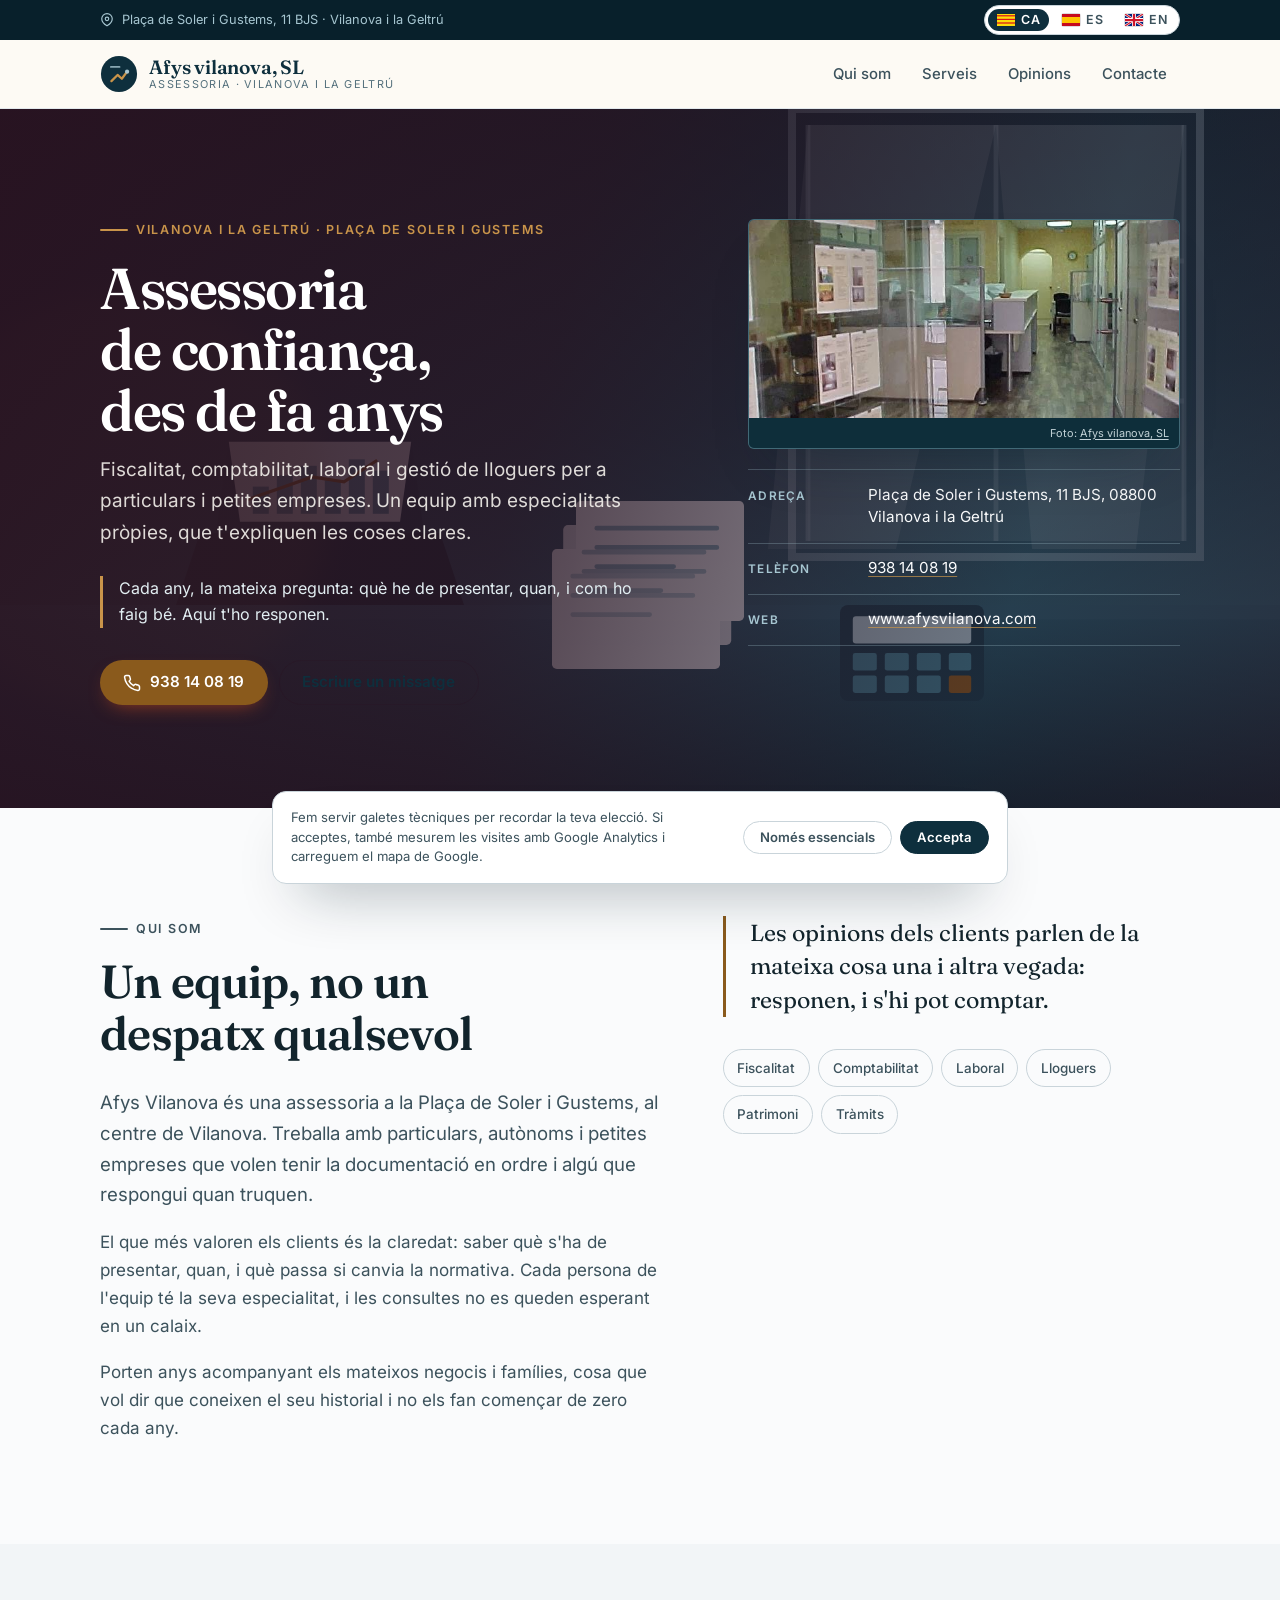
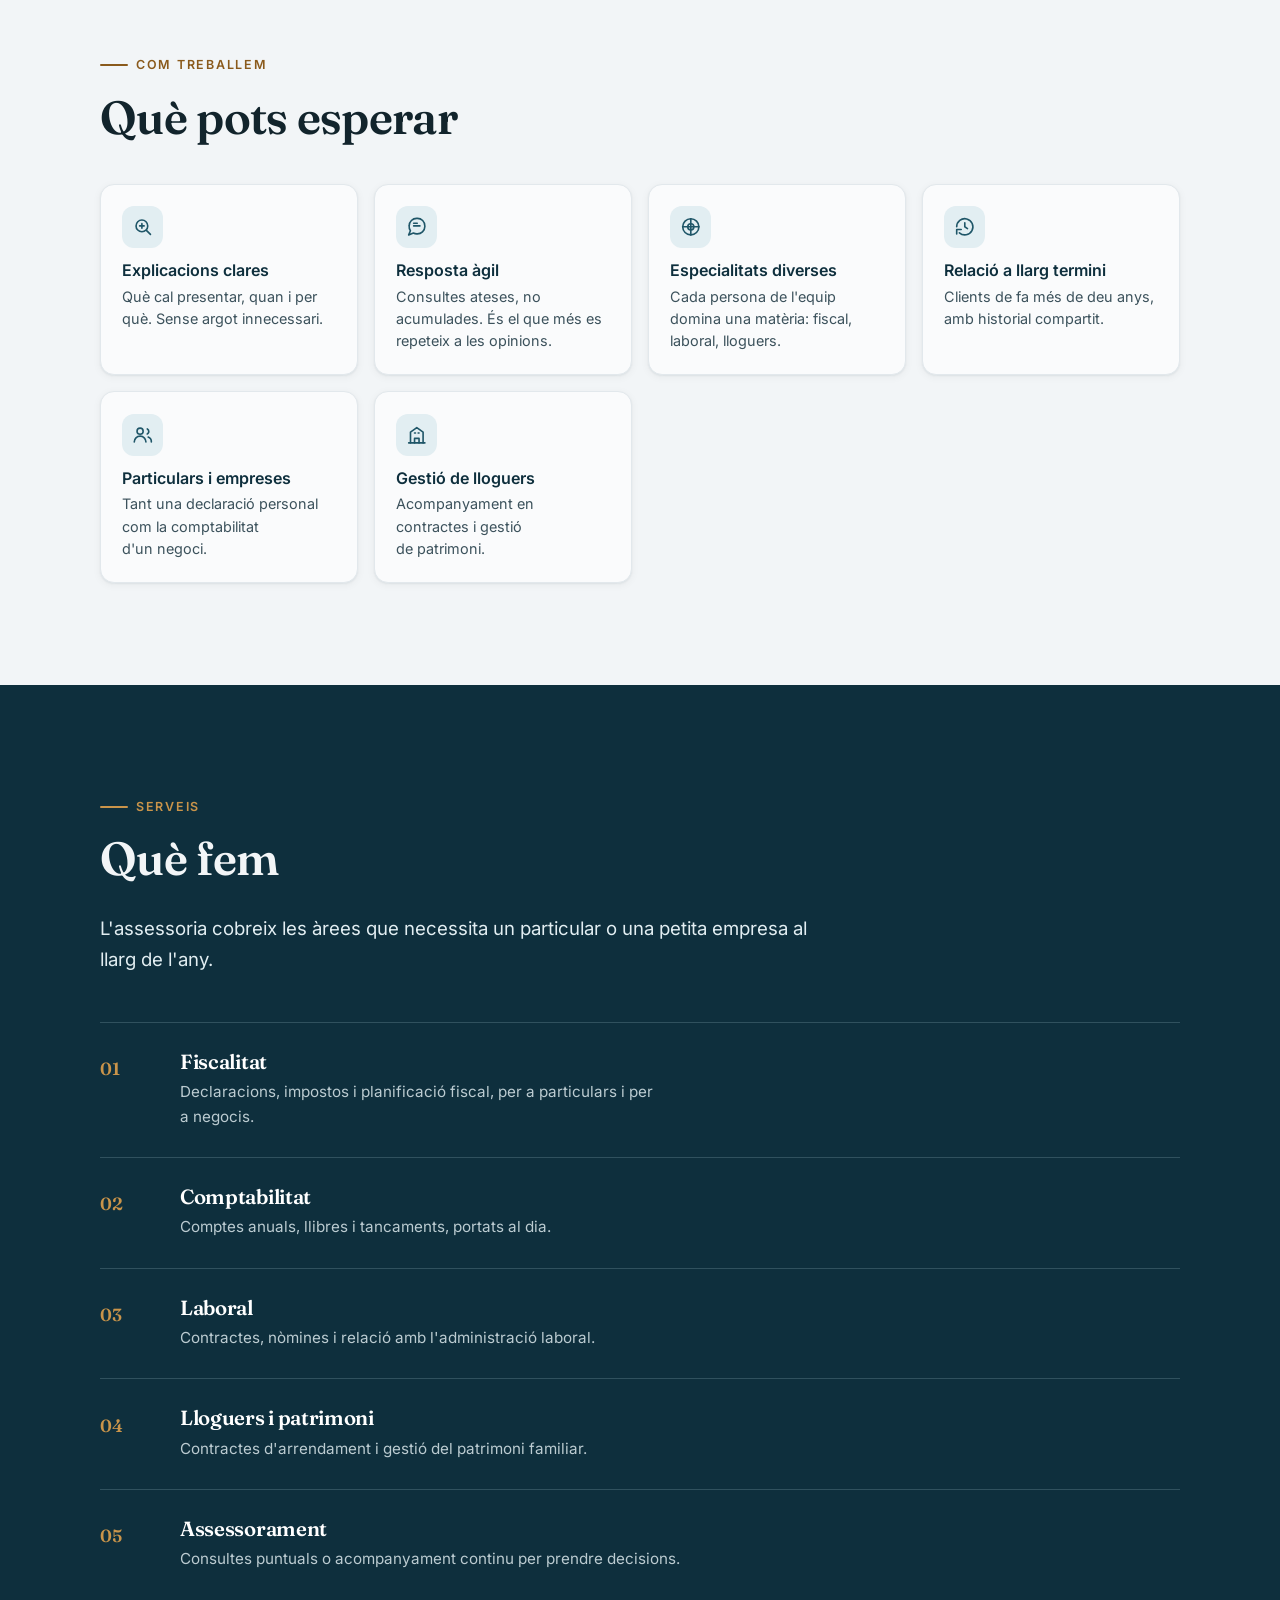
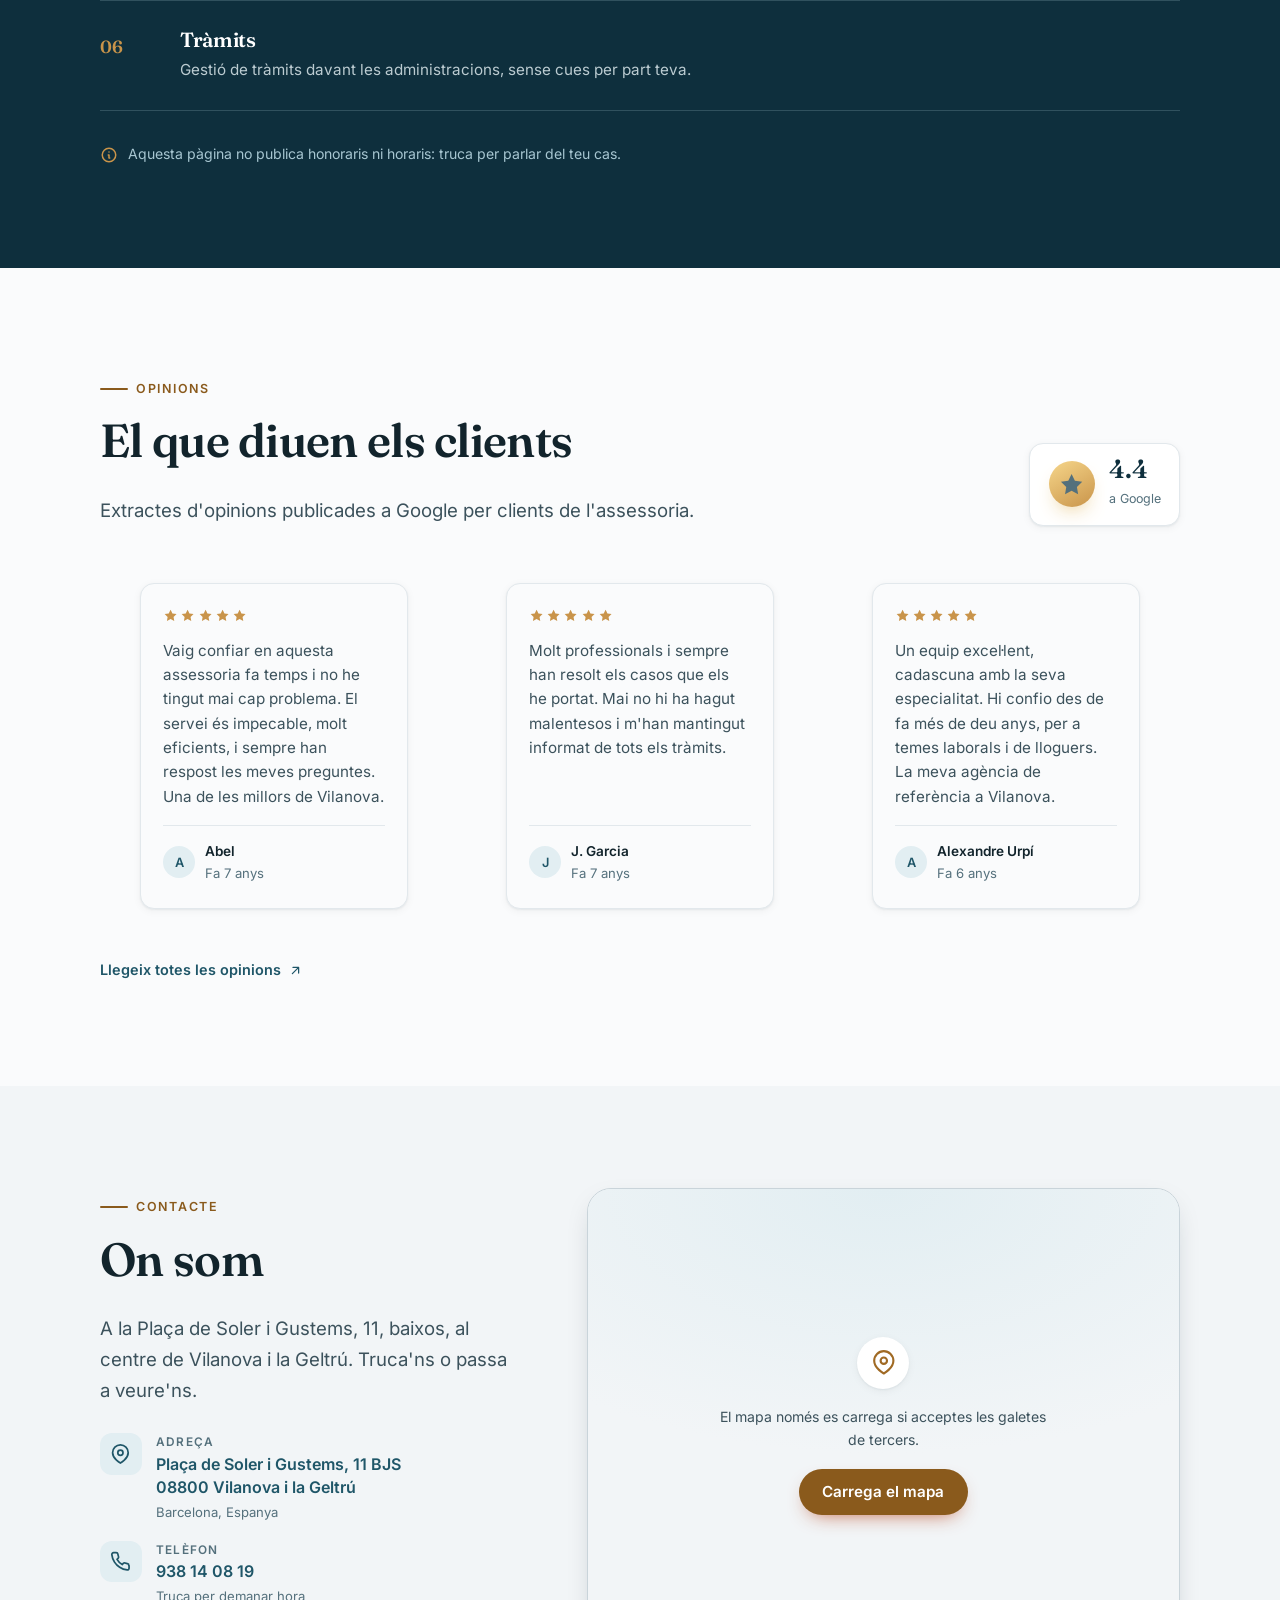
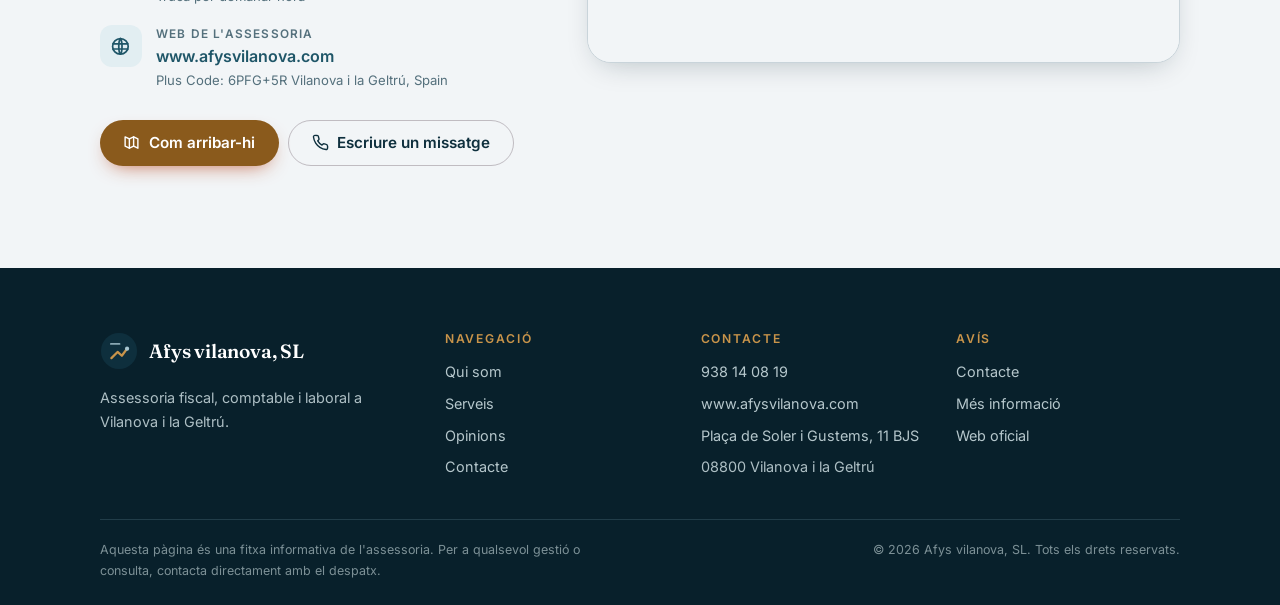
==== commit e1ed1533: "Keep content visible with JS disabled; distinct icons per card" ====
--- a/index.html
+++ b/index.html
@@ -295,37 +295,37 @@
       <ul class="cards">
         
         <li class="card reveal">
-          <span class="card__icon" aria-hidden="true"><svg viewBox="0 0 24 24" fill="none" stroke="currentColor" stroke-width="1.8" stroke-linecap="round" stroke-linejoin="round" aria-hidden="true"><circle cx="12" cy="12" r="9"/><path d="M12 8v8M8 12h8"/></svg></span>
+          <span class="card__icon" aria-hidden="true"><svg viewBox="0 0 24 24" fill="none" stroke="currentColor" stroke-width="1.8" stroke-linecap="round" stroke-linejoin="round" aria-hidden="true"><circle cx="11" cy="11" r="6.5"/><path d="m16 16 4.5 4.5"/><path d="M8.5 11h5M11 8.5v5"/></svg></span>
           <h3>Explicacions clares</h3>
           <p>Què cal presentar, quan i per què. Sense argot innecessari.</p>
         </li>
         
         <li class="card reveal">
-          <span class="card__icon" aria-hidden="true"><svg viewBox="0 0 24 24" fill="none" stroke="currentColor" stroke-width="1.8" stroke-linecap="round" stroke-linejoin="round" aria-hidden="true"><circle cx="12" cy="12" r="9"/><path d="M12 8v8M8 12h8"/></svg></span>
+          <span class="card__icon" aria-hidden="true"><svg viewBox="0 0 24 24" fill="none" stroke="currentColor" stroke-width="1.8" stroke-linecap="round" stroke-linejoin="round" aria-hidden="true"><path d="M21 11.5a8.4 8.4 0 0 1-9 8.4 9 9 0 0 1-3.8-.9L3 21l1.9-4.6A8.3 8.3 0 0 1 3.5 11a8.4 8.4 0 0 1 8.5-8.4A8.4 8.4 0 0 1 21 11.5Z"/><path d="M8.5 11h7M8.5 8h4"/></svg></span>
           <h3>Resposta àgil</h3>
           <p>Consultes ateses, no acumulades. És el que més es repeteix a les opinions.</p>
         </li>
         
         <li class="card reveal">
-          <span class="card__icon" aria-hidden="true"><svg viewBox="0 0 24 24" fill="none" stroke="currentColor" stroke-width="1.8" stroke-linecap="round" stroke-linejoin="round" aria-hidden="true"><circle cx="12" cy="12" r="9"/><path d="M12 8v8M8 12h8"/></svg></span>
+          <span class="card__icon" aria-hidden="true"><svg viewBox="0 0 24 24" fill="none" stroke="currentColor" stroke-width="1.8" stroke-linecap="round" stroke-linejoin="round" aria-hidden="true"><circle cx="12" cy="12" r="9"/><path d="M12 3v18M3 12h18"/><circle cx="12" cy="12" r="3.4"/></svg></span>
           <h3>Especialitats diverses</h3>
           <p>Cada persona de l&#39;equip domina una matèria: fiscal, laboral, lloguers.</p>
         </li>
         
         <li class="card reveal">
-          <span class="card__icon" aria-hidden="true"><svg viewBox="0 0 24 24" fill="none" stroke="currentColor" stroke-width="1.8" stroke-linecap="round" stroke-linejoin="round" aria-hidden="true"><circle cx="12" cy="12" r="9"/><path d="M12 8v8M8 12h8"/></svg></span>
+          <span class="card__icon" aria-hidden="true"><svg viewBox="0 0 24 24" fill="none" stroke="currentColor" stroke-width="1.8" stroke-linecap="round" stroke-linejoin="round" aria-hidden="true"><path d="M3 12a9 9 0 1 1 3 6.7"/><path d="M3 20v-5h5"/><path d="M12 7.5V12l3 2"/></svg></span>
           <h3>Relació a llarg termini</h3>
           <p>Clients de fa més de deu anys, amb historial compartit.</p>
         </li>
         
         <li class="card reveal">
-          <span class="card__icon" aria-hidden="true"><svg viewBox="0 0 24 24" fill="none" stroke="currentColor" stroke-width="1.8" stroke-linecap="round" stroke-linejoin="round" aria-hidden="true"><circle cx="12" cy="12" r="9"/><path d="M12 8v8M8 12h8"/></svg></span>
+          <span class="card__icon" aria-hidden="true"><svg viewBox="0 0 24 24" fill="none" stroke="currentColor" stroke-width="1.8" stroke-linecap="round" stroke-linejoin="round" aria-hidden="true"><circle cx="9" cy="8" r="3.4"/><path d="M2.5 20a6.5 6.5 0 0 1 13 0"/><path d="M17 5.5a3.2 3.2 0 0 1 0 5.6"/><path d="M18 14.5A5.6 5.6 0 0 1 21.5 20"/></svg></span>
           <h3>Particulars i empreses</h3>
           <p>Tant una declaració personal com la comptabilitat d&#39;un negoci.</p>
         </li>
         
         <li class="card reveal">
-          <span class="card__icon" aria-hidden="true"><svg viewBox="0 0 24 24" fill="none" stroke="currentColor" stroke-width="1.8" stroke-linecap="round" stroke-linejoin="round" aria-hidden="true"><circle cx="12" cy="12" r="9"/><path d="M12 8v8M8 12h8"/></svg></span>
+          <span class="card__icon" aria-hidden="true"><svg viewBox="0 0 24 24" fill="none" stroke="currentColor" stroke-width="1.8" stroke-linecap="round" stroke-linejoin="round" aria-hidden="true"><path d="M3 21h18"/><path d="M5 21V9l7-5 7 5v12"/><path d="M9.5 21v-5h5v5"/><path d="M9.5 10h1M13.5 10h1"/></svg></span>
           <h3>Gestió de lloguers</h3>
           <p>Acompanyament en contractes i gestió de patrimoni.</p>
         </li>
--- a/assets/css/styles.css
+++ b/assets/css/styles.css
@@ -1003,12 +1003,12 @@
 .cookiebar__reject:hover { background: var(--sand-100); }
 
 /* ---------- reveal on scroll ---------- */
-.reveal {
+.js .reveal {
   opacity: 0;
   transform: translateY(18px);
   transition: opacity .6s ease, transform .6s cubic-bezier(.22, 1, .36, 1);
 }
-.reveal.is-visible {
+.js .reveal.is-visible {
   opacity: 1;
   transform: none;
 }
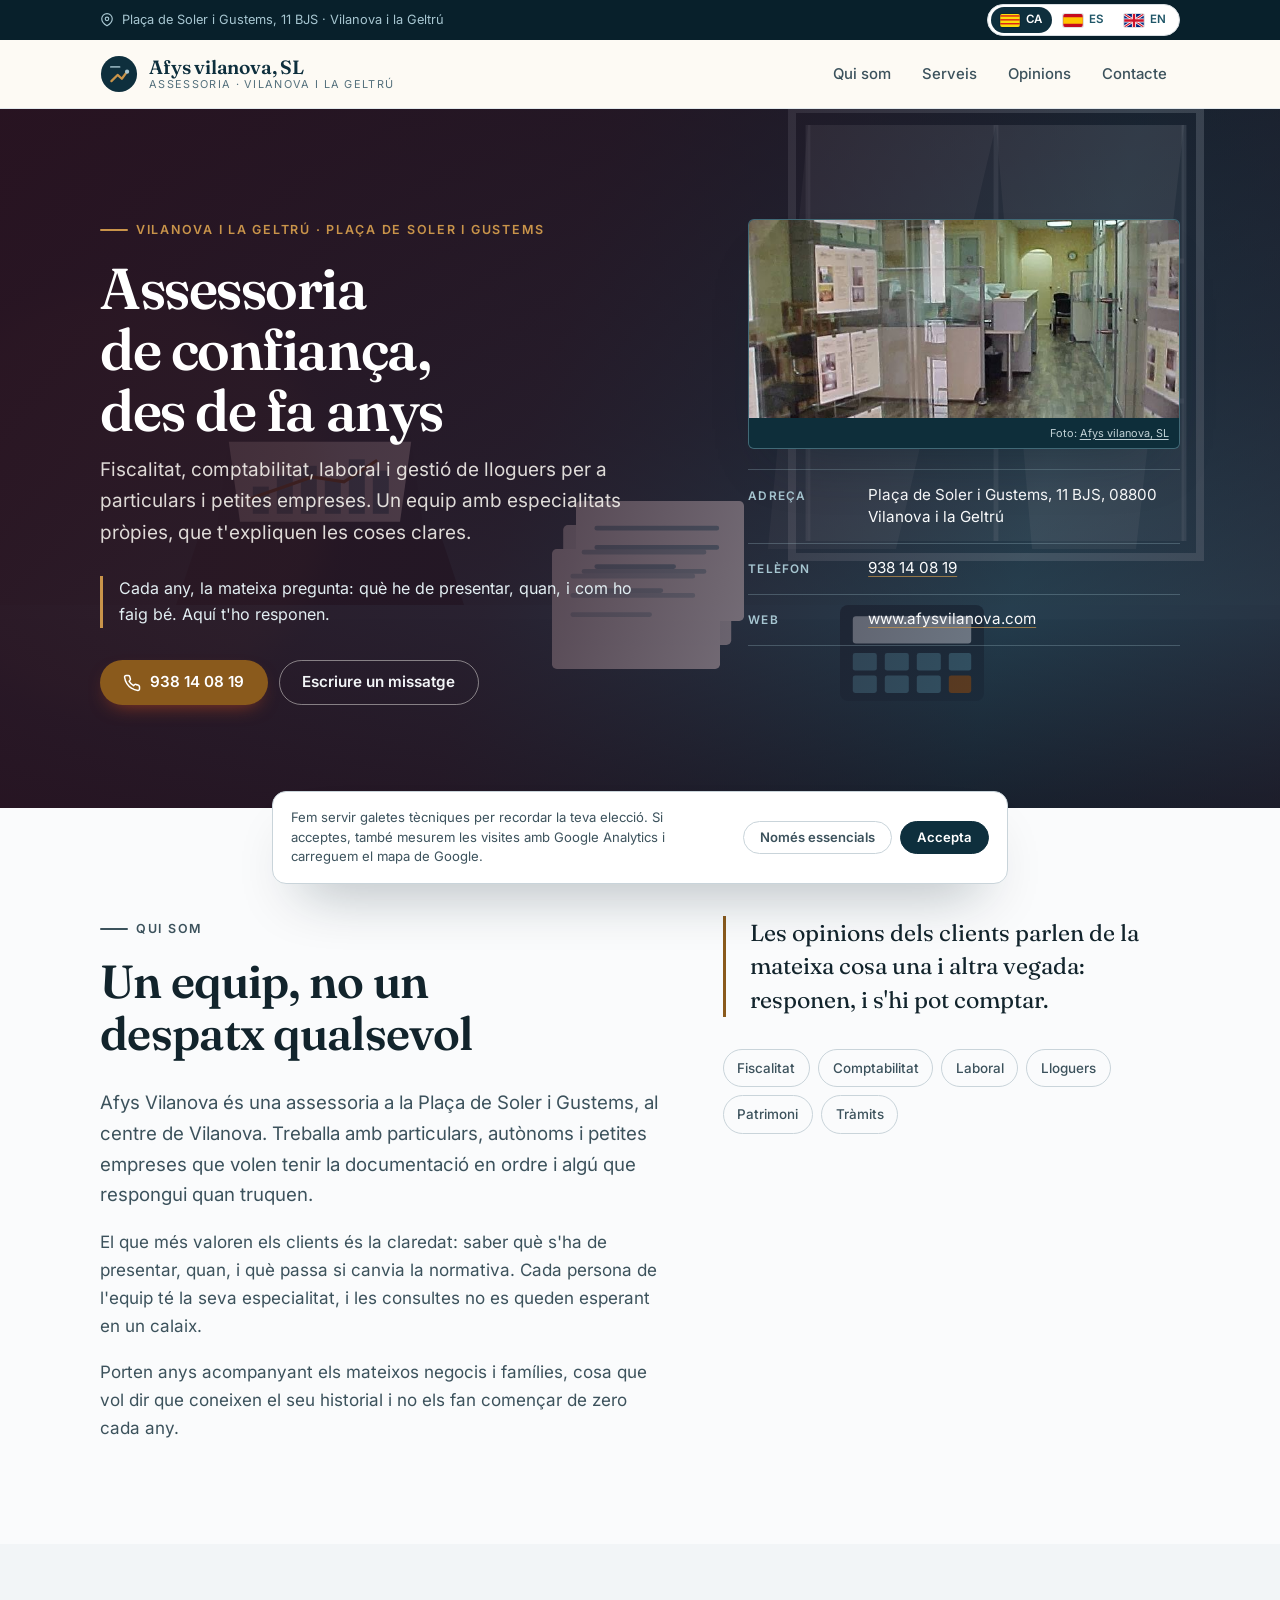
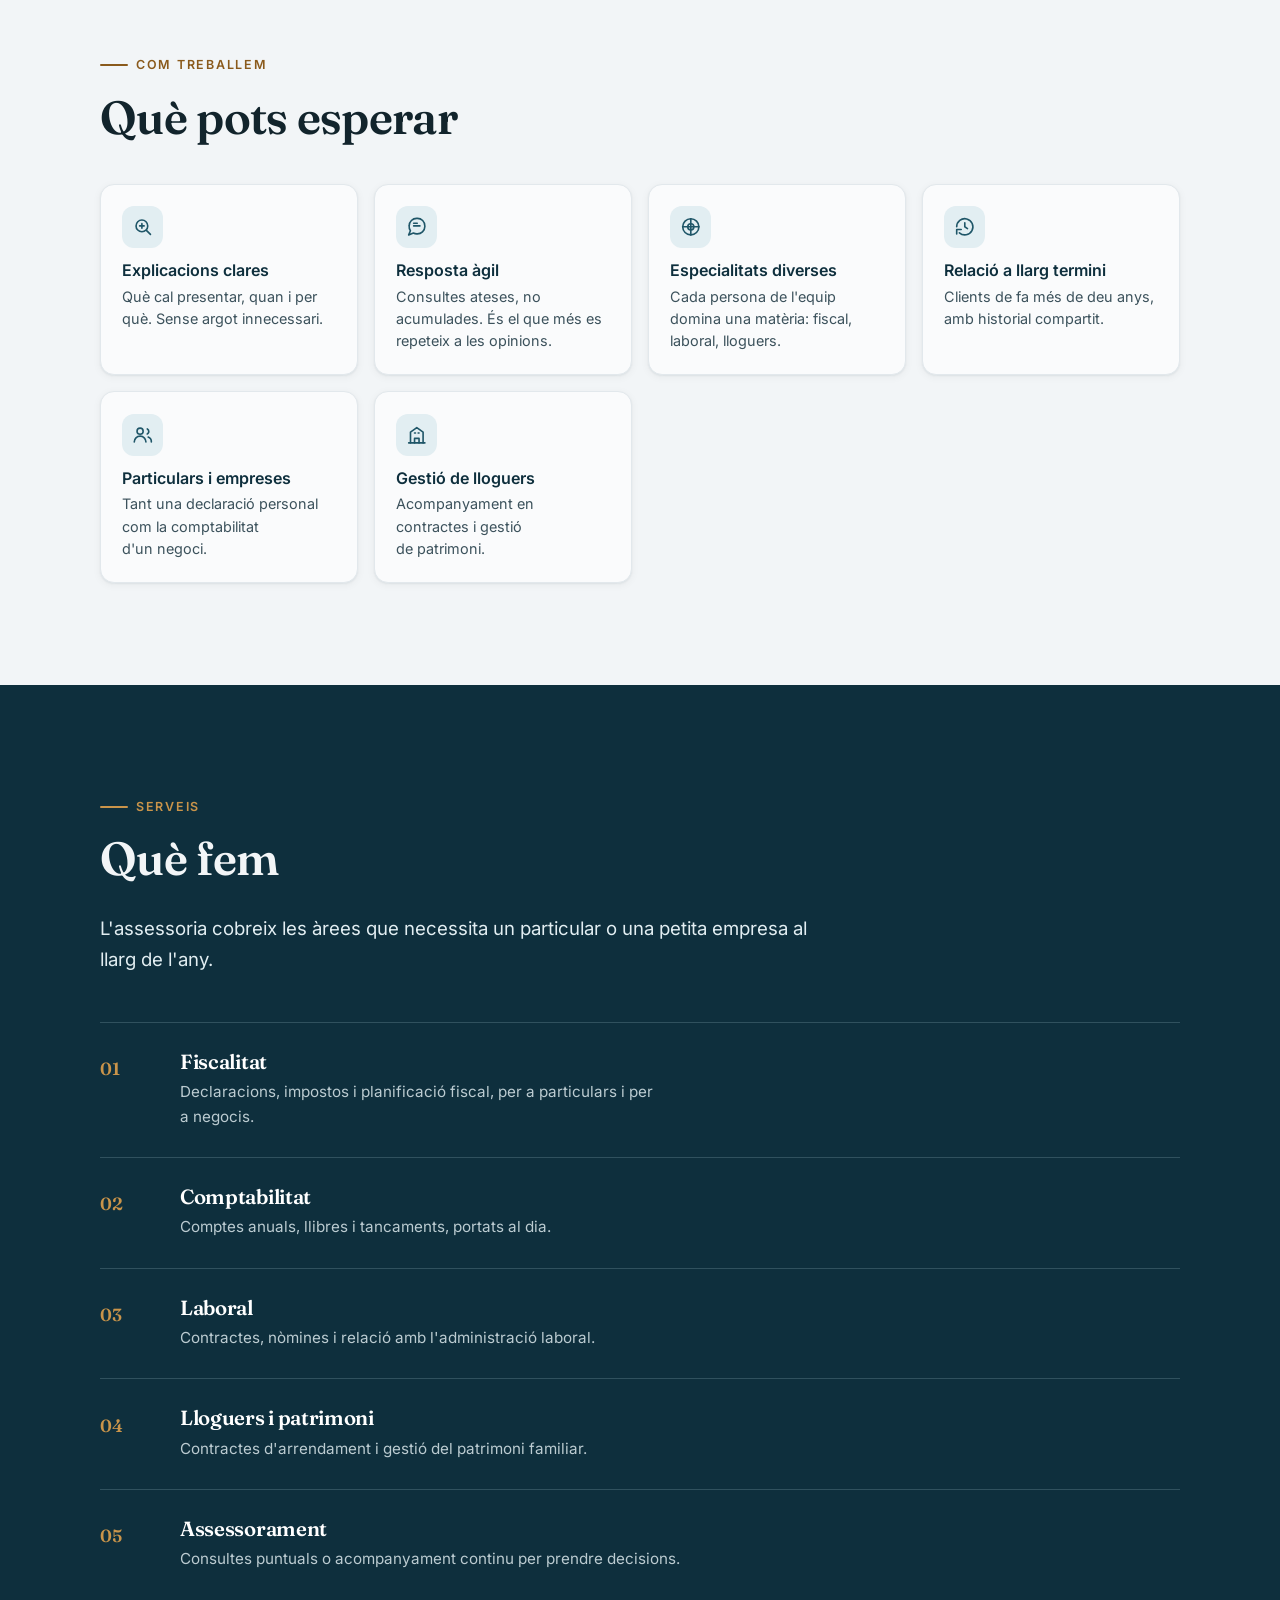
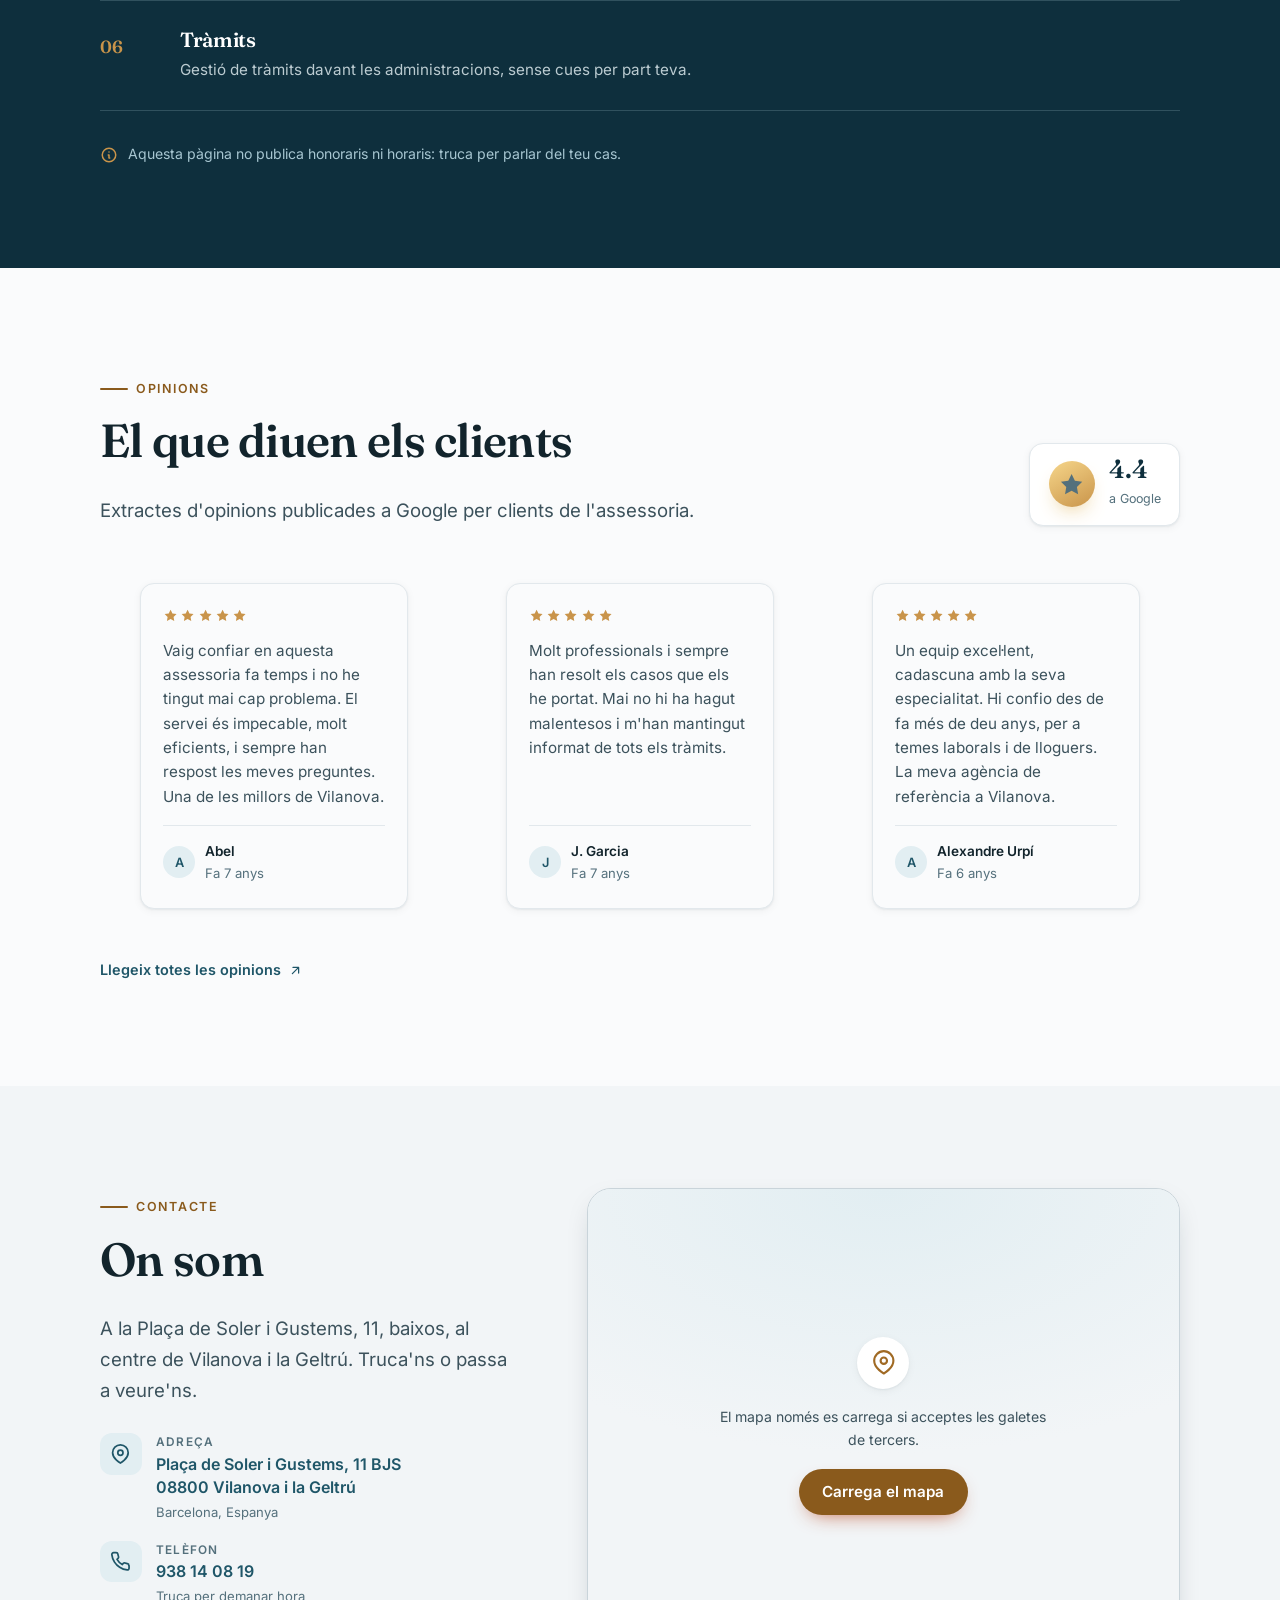
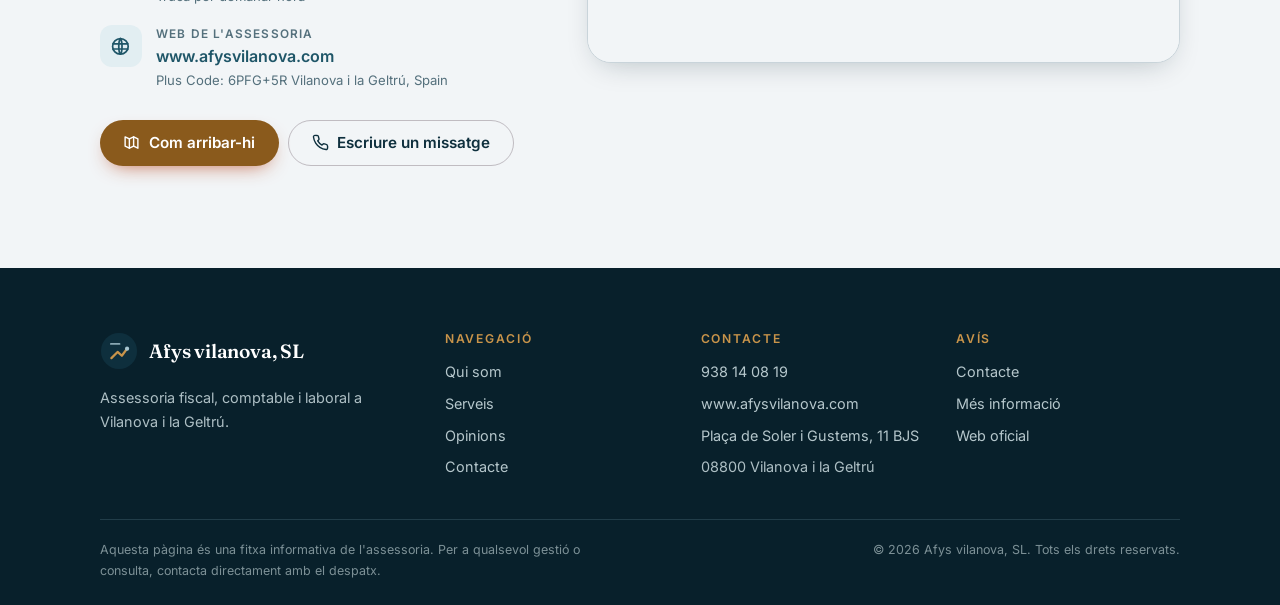
==== commit cfcee0b5: "Vendor the shared UI components and drop the local copies" ====
--- a/index.html
+++ b/index.html
@@ -40,6 +40,7 @@
 <link rel="manifest" href="./site.webmanifest">
 <link rel="preload" href="./assets/fonts/fraunces-latin.woff2" as="font" type="font/woff2" crossorigin>
 <link rel="preload" href="./assets/fonts/inter-latin.woff2" as="font" type="font/woff2" crossorigin>
+<link rel="stylesheet" href="./assets/css/components.css">
 <link rel="stylesheet" href="./assets/css/styles.css">
 
 <script>
@@ -608,6 +609,7 @@
   </div>
 </div>
 
+<script src="./assets/js/components.js" defer></script>
 <script src="./assets/js/main.js" defer></script>
 </body>
 </html>
--- a/assets/css/components.css
+++ b/assets/css/components.css
@@ -0,0 +1,138 @@
+/* ==========================================================================
+   Shared UI components — the canonical source for every generated site.
+   Repo: yourdataweb/site-components
+   Vendored into each site at assets/css/components.css and pinned by
+   src/components.lock (sha256). Do not edit the copy inside a site: change
+   this file, bump VERSION, and re-run scripts/sync-shared.mjs everywhere.
+
+   Each site sets only the custom properties; the rules stay identical, so a
+   fix here reaches every site instead of drifting into eight variants.
+   ========================================================================== */
+
+/* ---------- visually hidden, but readable by assistive tech ---------- */
+.sr-only {
+  position: absolute;
+  width: 1px;
+  height: 1px;
+  padding: 0;
+  margin: -1px;
+  overflow: hidden;
+  clip: rect(0 0 0 0);
+  white-space: nowrap;
+  border: 0;
+}
+
+/* ---------- skip link ---------- */
+.skip-link {
+  position: absolute;
+  left: -9999px;
+  top: 0;
+  z-index: 100;
+  padding: .75rem 1.25rem;
+  border-radius: 0 0 6px 0;
+  background: var(--shared-ink, #10222a);
+  color: #fff;
+  text-decoration: none;
+}
+.skip-link:focus { left: 0; }
+
+/* ---------- language switch ----------
+   Site overrides, set in its own :root:
+     --langs-bg --langs-border --langs-ink --langs-active-bg --langs-active-ink
+   Geometry is fixed on purpose: a flags-only variant made the pill narrower
+   than the flag plus its padding, so the active background bled past the flag,
+   and a per-site height meant the bar never aligned with the button beside it.
+   -------------------------------------------------------------------------- */
+.langs {
+  display: inline-flex;
+  align-items: center;
+  gap: 2px;
+  height: 32px;
+  padding: 0 3px;
+  border: 1px solid var(--langs-border, #d8dee2);
+  border-radius: 999px;
+  background: var(--langs-bg, #fff);
+  box-sizing: border-box;
+}
+.langs__link {
+  display: inline-flex;
+  align-items: center;
+  justify-content: center;
+  gap: 6px;
+  height: 26px;
+  padding: 0 9px;
+  border-radius: 999px;
+  text-decoration: none;
+  line-height: 1;
+  color: var(--langs-ink, #40565f);
+  transition: background-color .15s ease, color .15s ease;
+}
+.langs__link:hover { background: rgba(0, 0, 0, .06); }
+.langs__link[aria-current="true"] {
+  background: var(--langs-active-bg, #0e2f3d);
+  color: var(--langs-active-ink, #fff);
+}
+.langs__link[aria-current="true"]:hover { background: var(--langs-active-bg, #0e2f3d); }
+
+/* The flag markup is a bare <svg> with only a viewBox, so it sizes itself and
+   would overflow the pill; the box is a hard size that clips it. */
+.langs__flag {
+  display: block;
+  flex: none;
+  width: 20px;
+  height: 13px;
+  border-radius: 2px;
+  overflow: hidden;
+  box-shadow: 0 0 0 1px rgba(0, 0, 0, .12);
+}
+.langs__flag svg {
+  display: block;
+  width: 20px;
+  height: 13px;
+}
+.langs__code {
+  font-size: .72rem;
+  font-weight: 600;
+  letter-spacing: .05em;
+  text-transform: uppercase;
+}
+
+@media (max-width: 420px) {
+  .langs { height: 30px; }
+  .langs__link { height: 24px; padding: 0 7px; gap: 5px; }
+  .langs__code { font-size: .68rem; }
+}
+
+/* ---------- reveal on scroll ----------
+   Only hidden when the script has marked the document: with JS blocked the
+   content stays visible instead of every block sitting at opacity 0. */
+html.js .reveal {
+  opacity: 0;
+  transform: translateY(16px);
+  transition: opacity .55s ease, transform .55s cubic-bezier(.22, 1, .36, 1);
+}
+html.js .reveal.is-visible { opacity: 1; transform: none; }
+@media (prefers-reduced-motion: reduce) {
+  html.js .reveal { opacity: 1; transform: none; transition: none; }
+}
+
+/* ---------- invariants ----------
+   Restated last so a site's own stylesheet cannot quietly change them. The
+   earlier language-switch bugs came from per-site geometry, not from colour. */
+.langs {
+  height: 32px;
+  padding: 0 3px;
+  gap: 2px;
+  border-radius: 999px;
+  border: 1px solid var(--langs-border, #d8dee2);
+  background: var(--langs-bg, #fff);
+  box-sizing: border-box;
+}
+.langs__link { height: 26px; padding: 0 9px; gap: 6px; border-radius: 999px; }
+.langs__flag { width: 20px; height: 13px; overflow: hidden; flex: none; }
+.langs__flag svg { width: 20px; height: 13px; display: block; }
+
+@media (max-width: 420px) {
+  .langs { height: 30px; }
+  .langs__link { height: 24px; padding: 0 7px; gap: 5px; }
+}
--- a/assets/css/styles.css
+++ b/assets/css/styles.css
@@ -307,41 +307,6 @@
 .nav-toggle:hover { background: var(--sand-200); }
 
 /* ---------- language switch ---------- */
-.langs {
-  display: flex;
-  align-items: center;
-  gap: .25rem;
-  padding: .2rem;
-  border: 1px solid var(--sand-300);
-  border-radius: 999px;
-  background: #fff;
-}
-.langs__link {
-  display: inline-flex;
-  align-items: center;
-  gap: .4rem;
-  padding: .3rem .55rem;
-  border-radius: 999px;
-  text-decoration: none;
-  font-size: .78rem;
-  font-weight: 600;
-  color: var(--ink-soft);
-  line-height: 1;
-}
-.langs__link:hover { background: var(--sand-200); color: var(--sea-900); }
-.langs__link[aria-current="true"] {
-  background: var(--sea-900);
-  color: #fff;
-}
-.langs__flag {
-  width: 18px;
-  height: 12px;
-  border-radius: 2px;
-  flex: none;
-  box-shadow: 0 0 0 1px rgba(42, 18, 32, .15);
-  display: block;
-}
-.langs__code { text-transform: uppercase; letter-spacing: .04em; }
 
 /* ---------- buttons ---------- */
 .btn {
@@ -376,6 +341,18 @@
   border-color: rgba(42, 18, 32, .25);
   color: var(--sea-900);
 }
+/* On a dark section the ghost button's sea-900 text is invisible against the same
+   sea-900 background; it needs the inverted treatment. */
+.hero .btn--ghost {
+  border-color: rgba(253, 250, 244, .45);
+  color: var(--sand-100);
+}
+.hero .btn--ghost:hover {
+  background: rgba(253, 250, 244, .14);
+  border-color: rgba(253, 250, 244, .75);
+  color: #fff;
+}
+
 .btn--ghost:hover {
   background: rgba(42, 18, 32, .06);
   border-color: rgba(42, 18, 32, .4);
@@ -1002,7 +979,6 @@
 }
 .cookiebar__reject:hover { background: var(--sand-100); }
 
-/* ---------- reveal on scroll ---------- */
 .js .reveal {
   opacity: 0;
   transform: translateY(18px);
@@ -1292,3 +1268,18 @@
   .factlist__row { grid-template-columns: 1fr; gap: .2rem; }
   .ledger__item { grid-template-columns: 2.25rem minmax(0, 1fr); gap: 1rem; padding: 1.35rem 0; }
 }
+
+
+
+
+/* The flag box is a hard size with clipping: an SVG with only a viewBox renders
+   at its intrinsic size and would otherwise overflow the pill. */
+
+
+/* On narrow screens the code alone is not enough to identify a language for a
+   screen reader, but the visible pill can drop to flag + code compactly. */
+@media (max-width: 420px) {
+  .langs { height: 30px; }
+  .langs__link { height: 24px; padding: 0 7px; gap: 5px; }
+  .langs__code { font-size: .68rem; }
+}
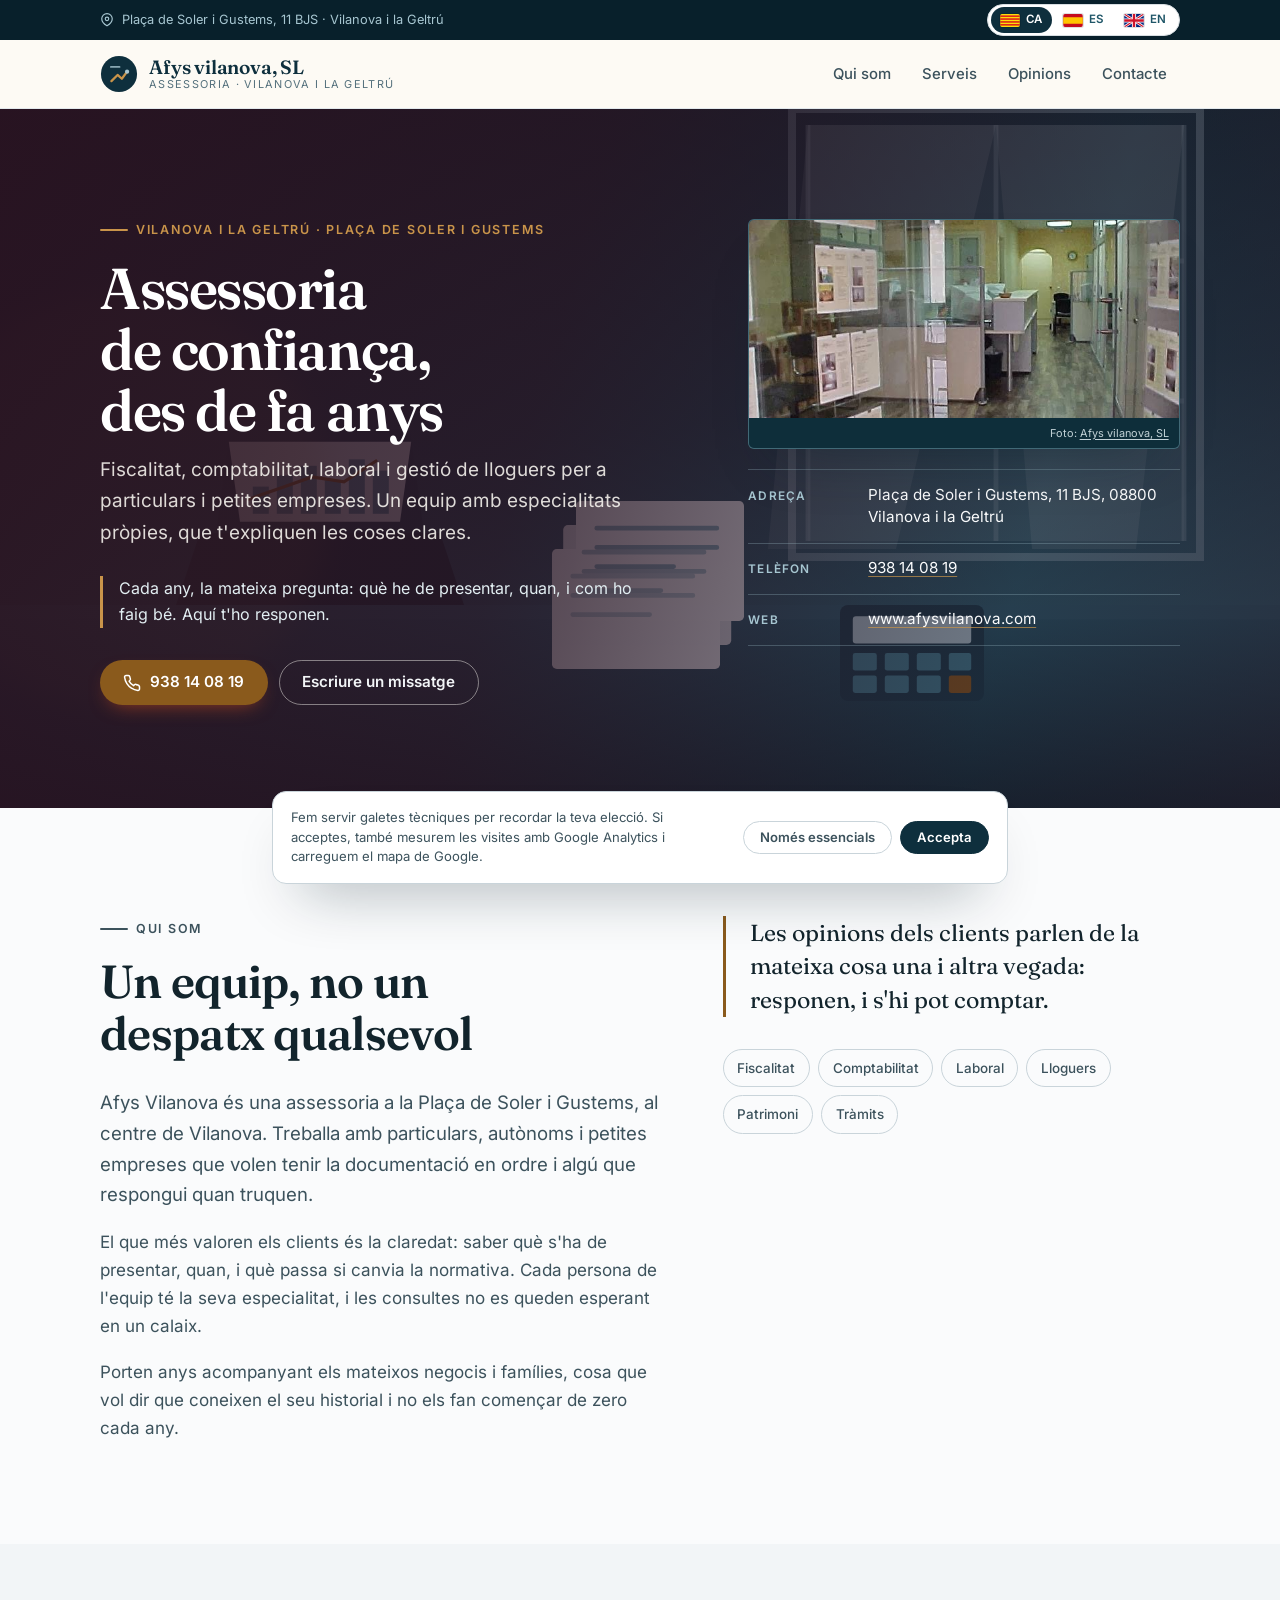
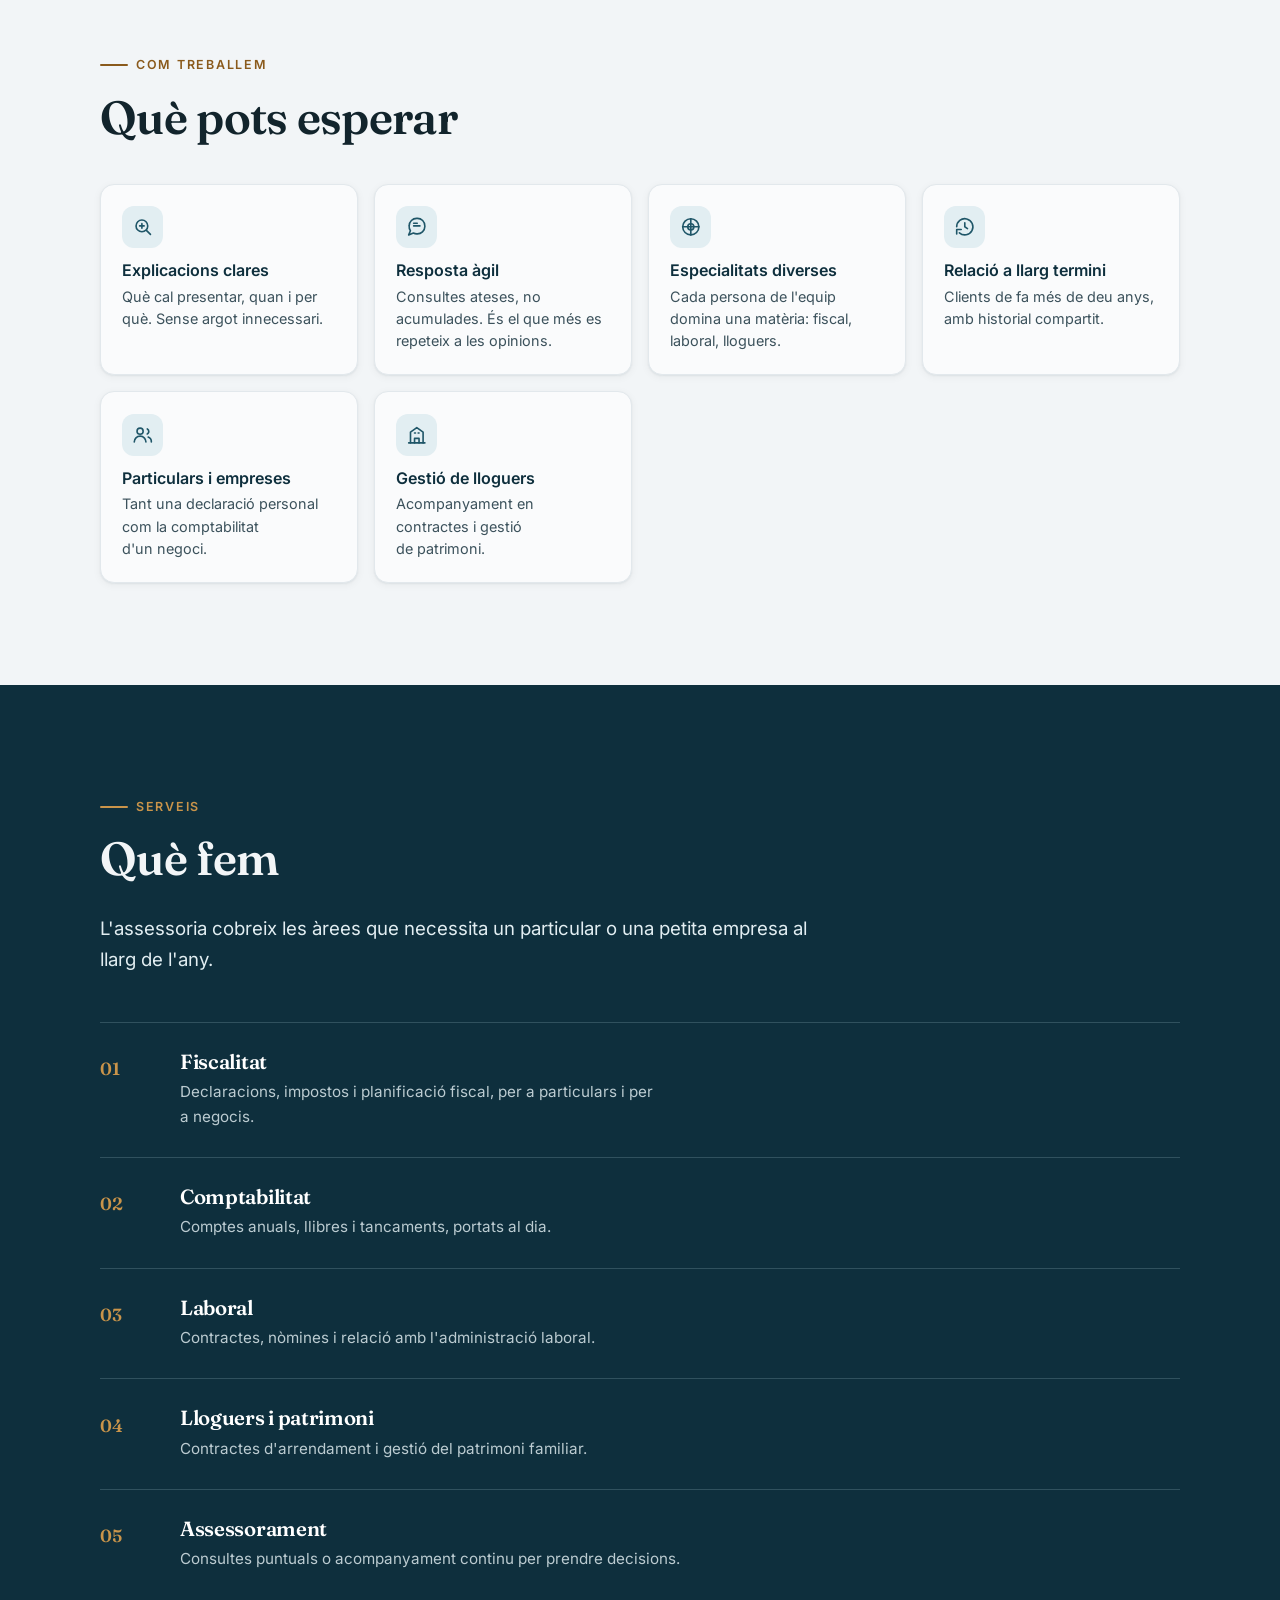
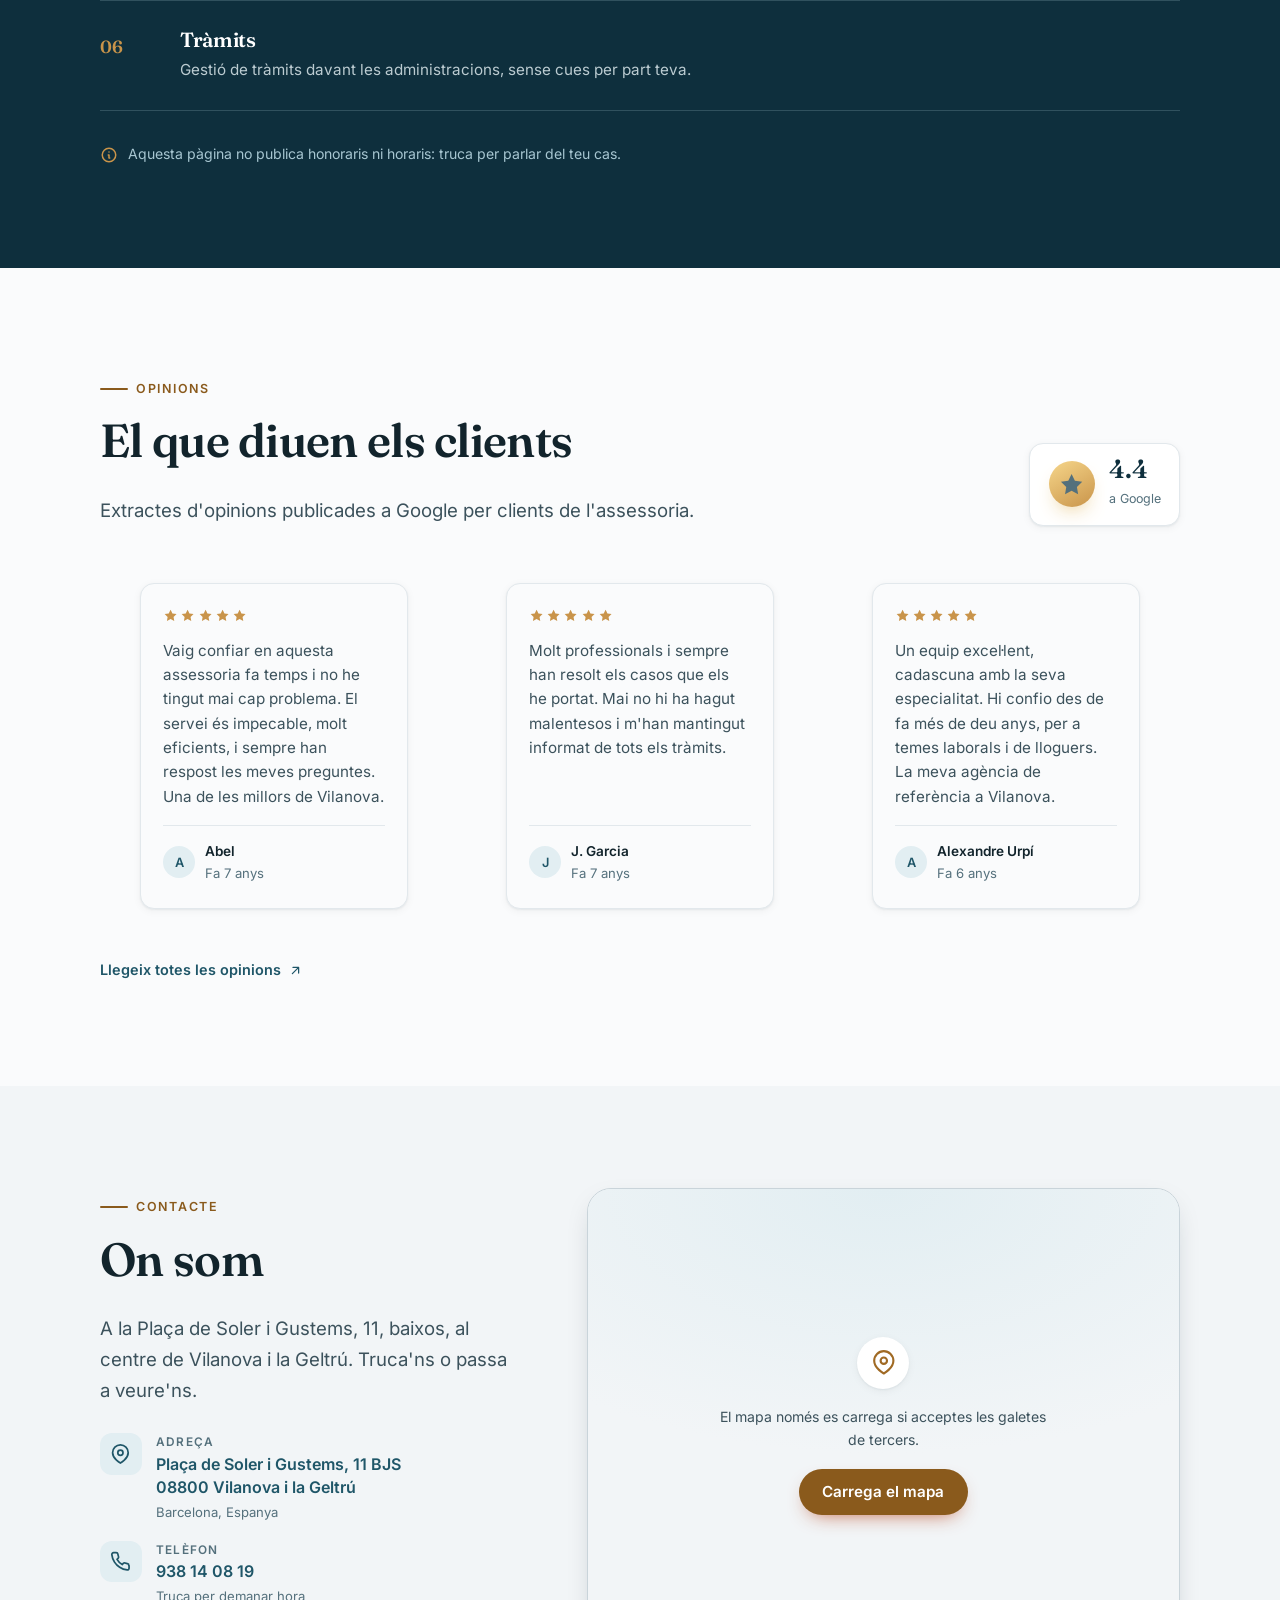
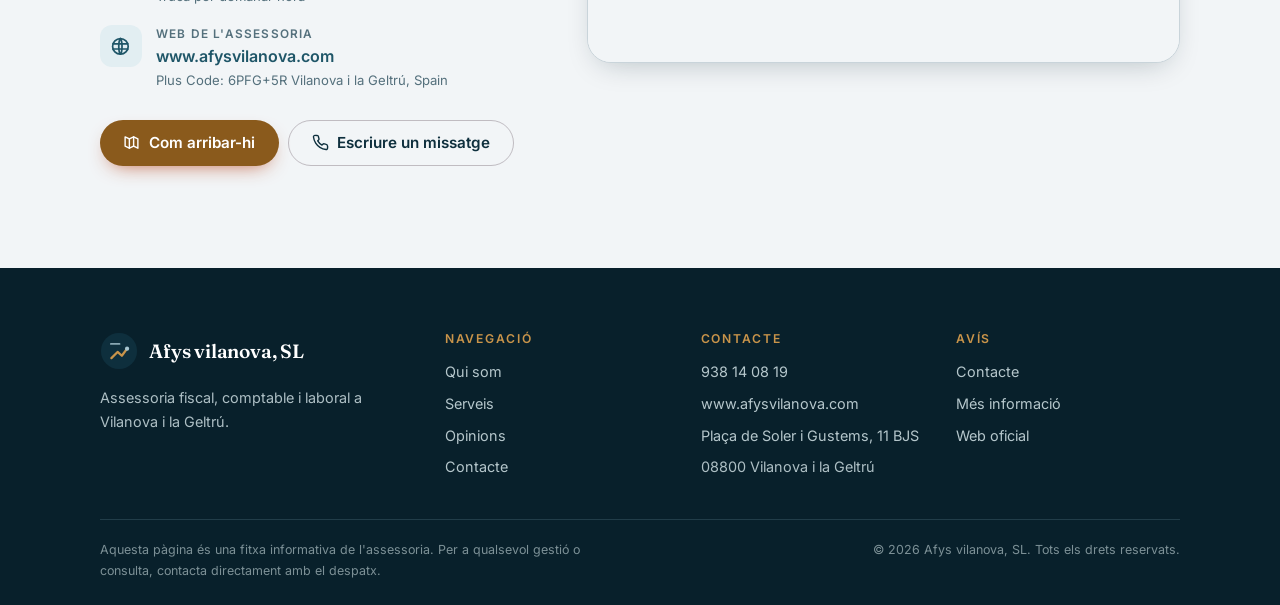
==== commit badea78e: "Fix the Catalan flag: four evenly spaced red stripes" ====
--- a/index.html
+++ b/index.html
@@ -142,7 +142,7 @@
     <nav class="langs" aria-label="Canviar d&#39;idioma">
       
       <a class="langs__link" href="./" hreflang="ca" lang="ca" aria-current="true">
-        <span class="langs__flag" aria-hidden="true"><svg viewBox="0 0 24 16"><rect width="24" height="16" fill="#fcdd09"/><g fill="#da121a"><rect y="1.6" width="24" height="1.6"/><rect y="6.4" width="24" height="1.6"/><rect y="11.2" width="24" height="1.6"/></g></svg></span>
+        <span class="langs__flag" aria-hidden="true"><svg viewBox="0 0 24 16"><rect width="24" height="16" fill="#fcdd09"/><g fill="#da121a"><rect y="1.7778" width="24" height="1.7778"/><rect y="5.3334" width="24" height="1.7778"/><rect y="8.889" width="24" height="1.7778"/><rect y="12.4446" width="24" height="1.7778"/></g></svg></span>
         <span class="langs__code">ca</span>
         <span class="sr-only">Català</span>
       </a>
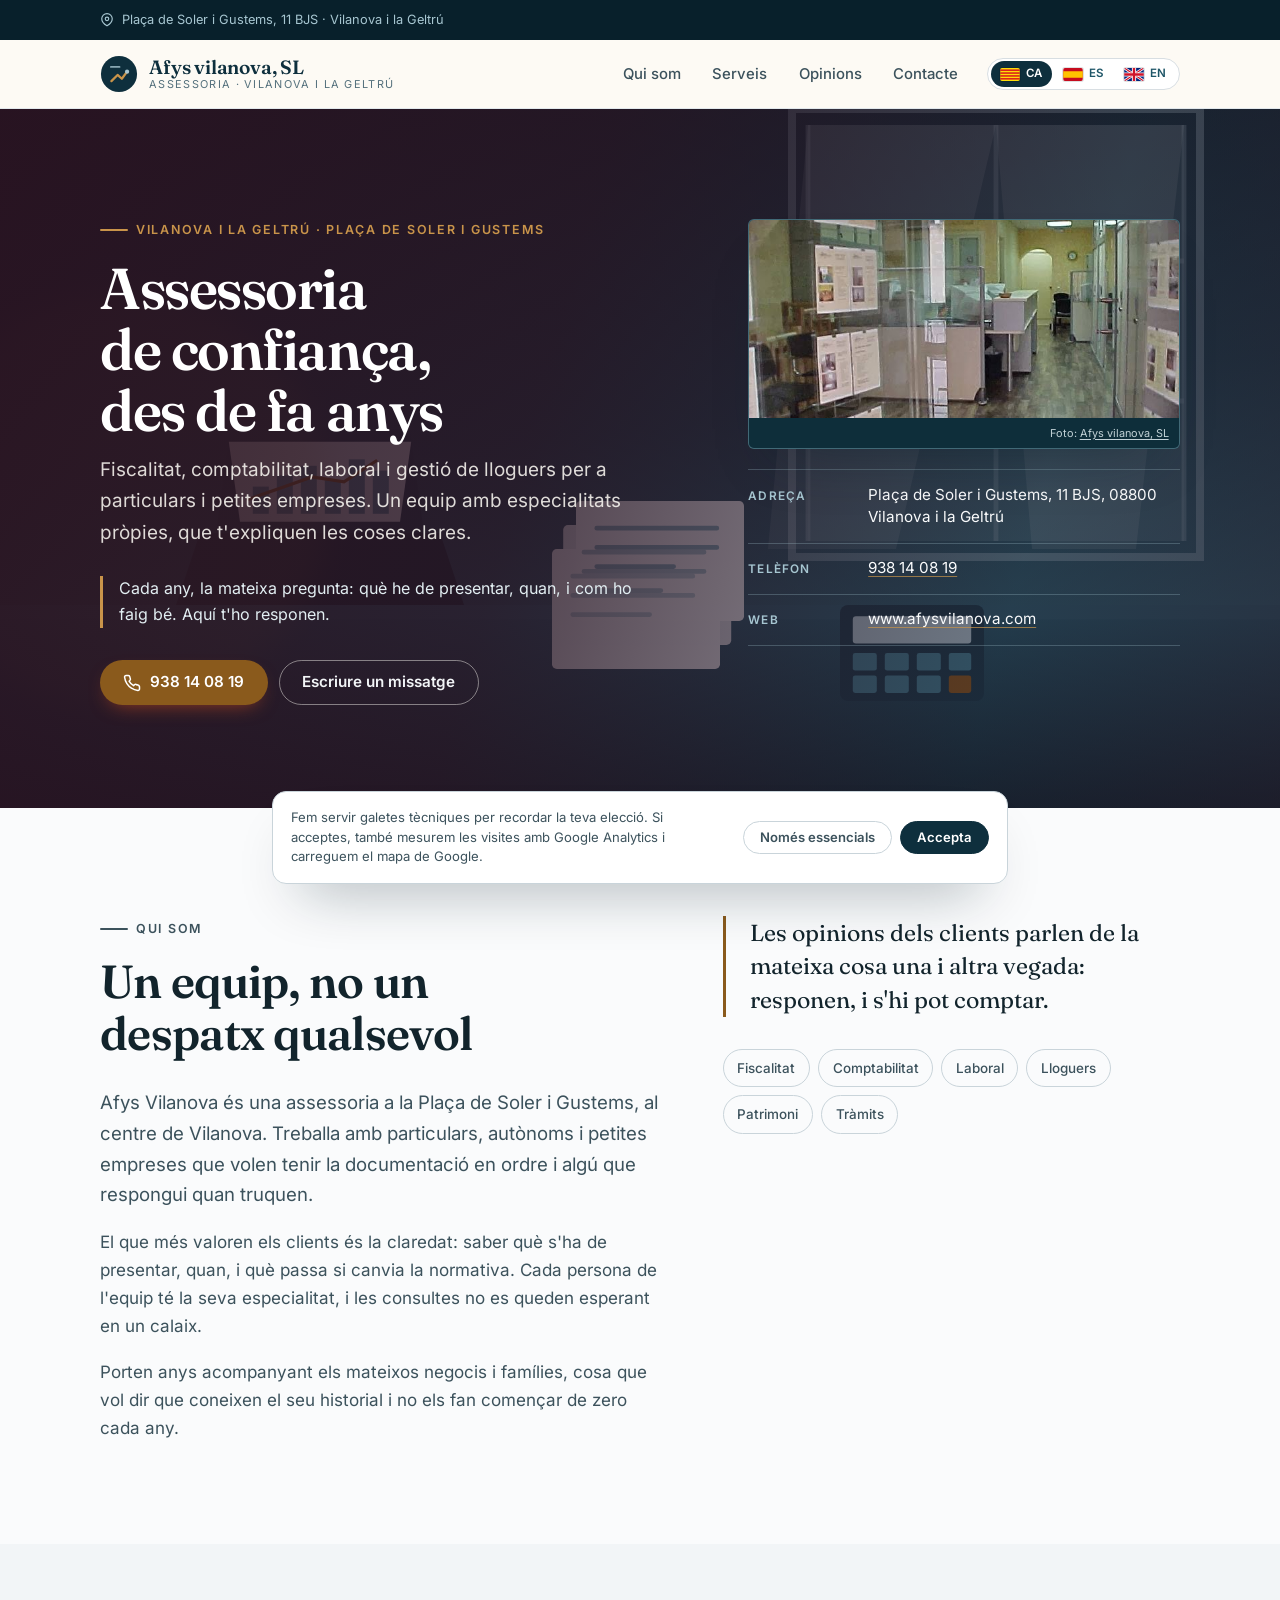
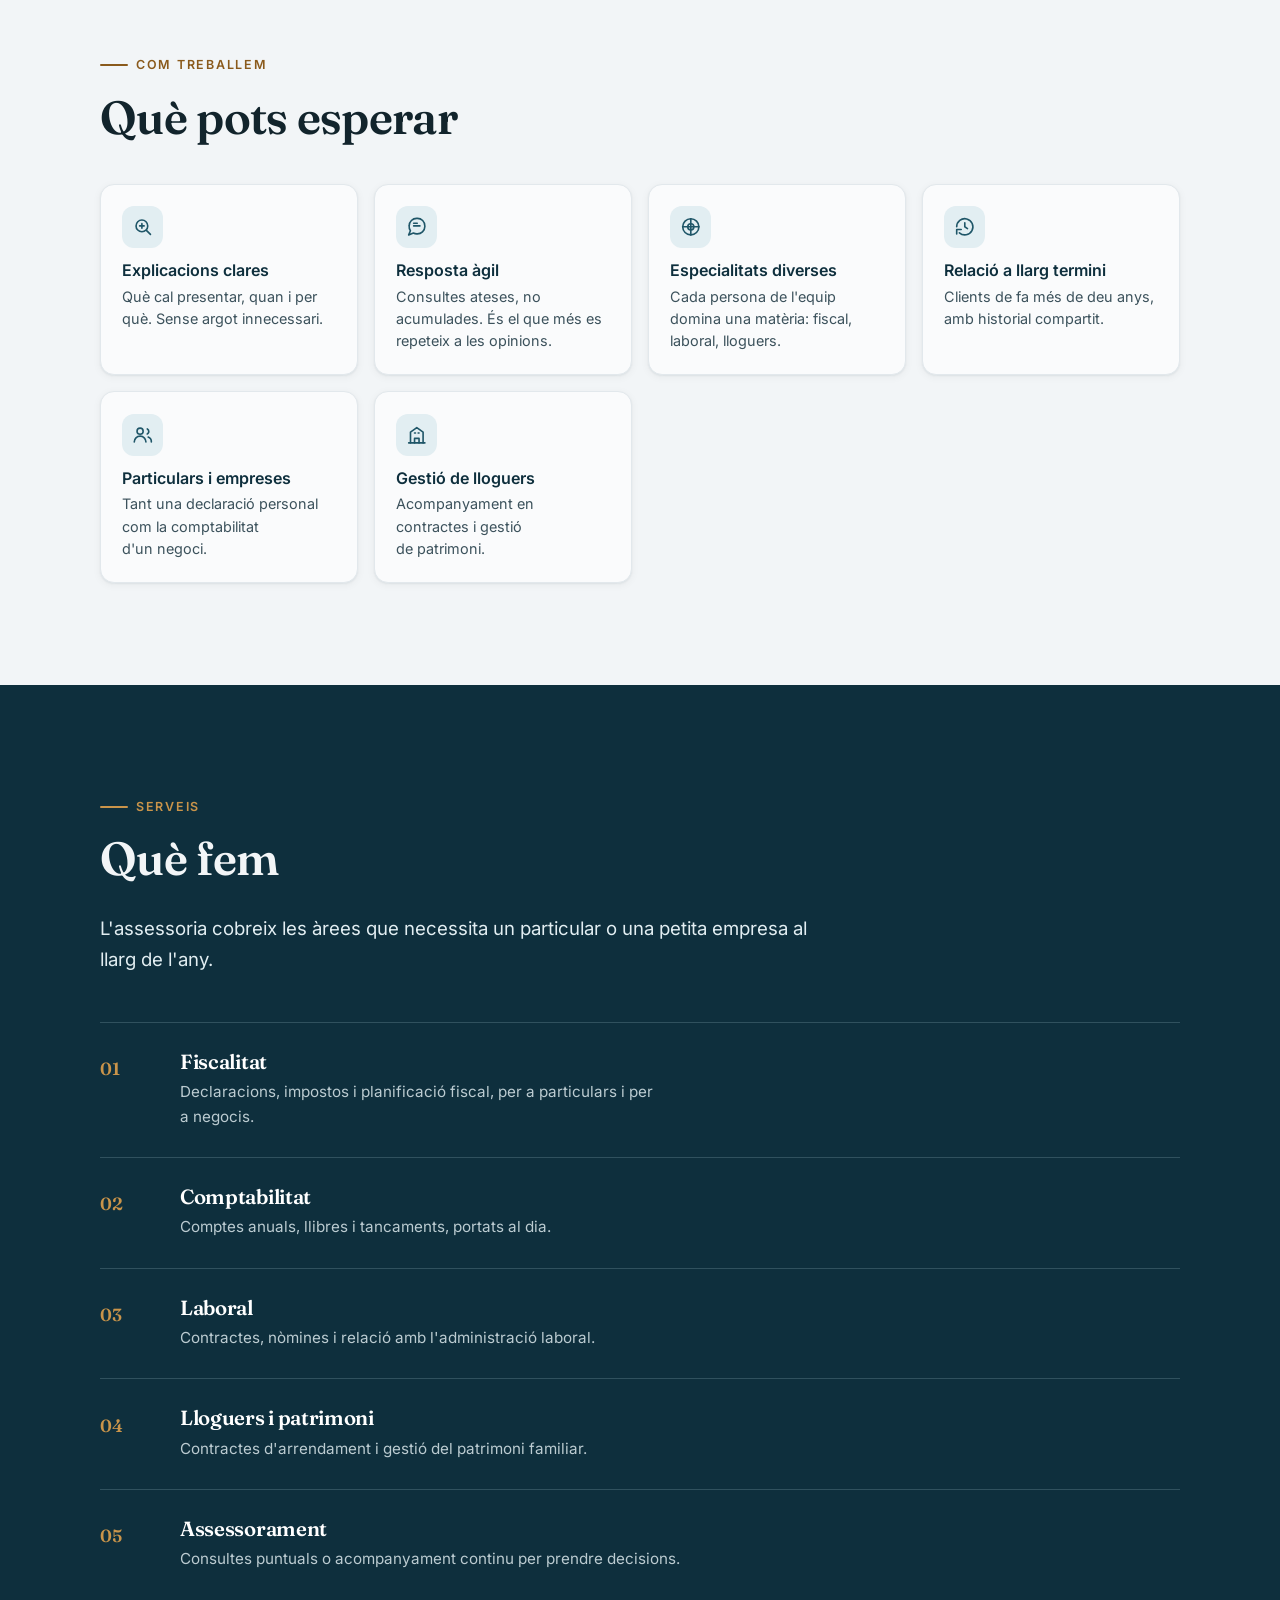
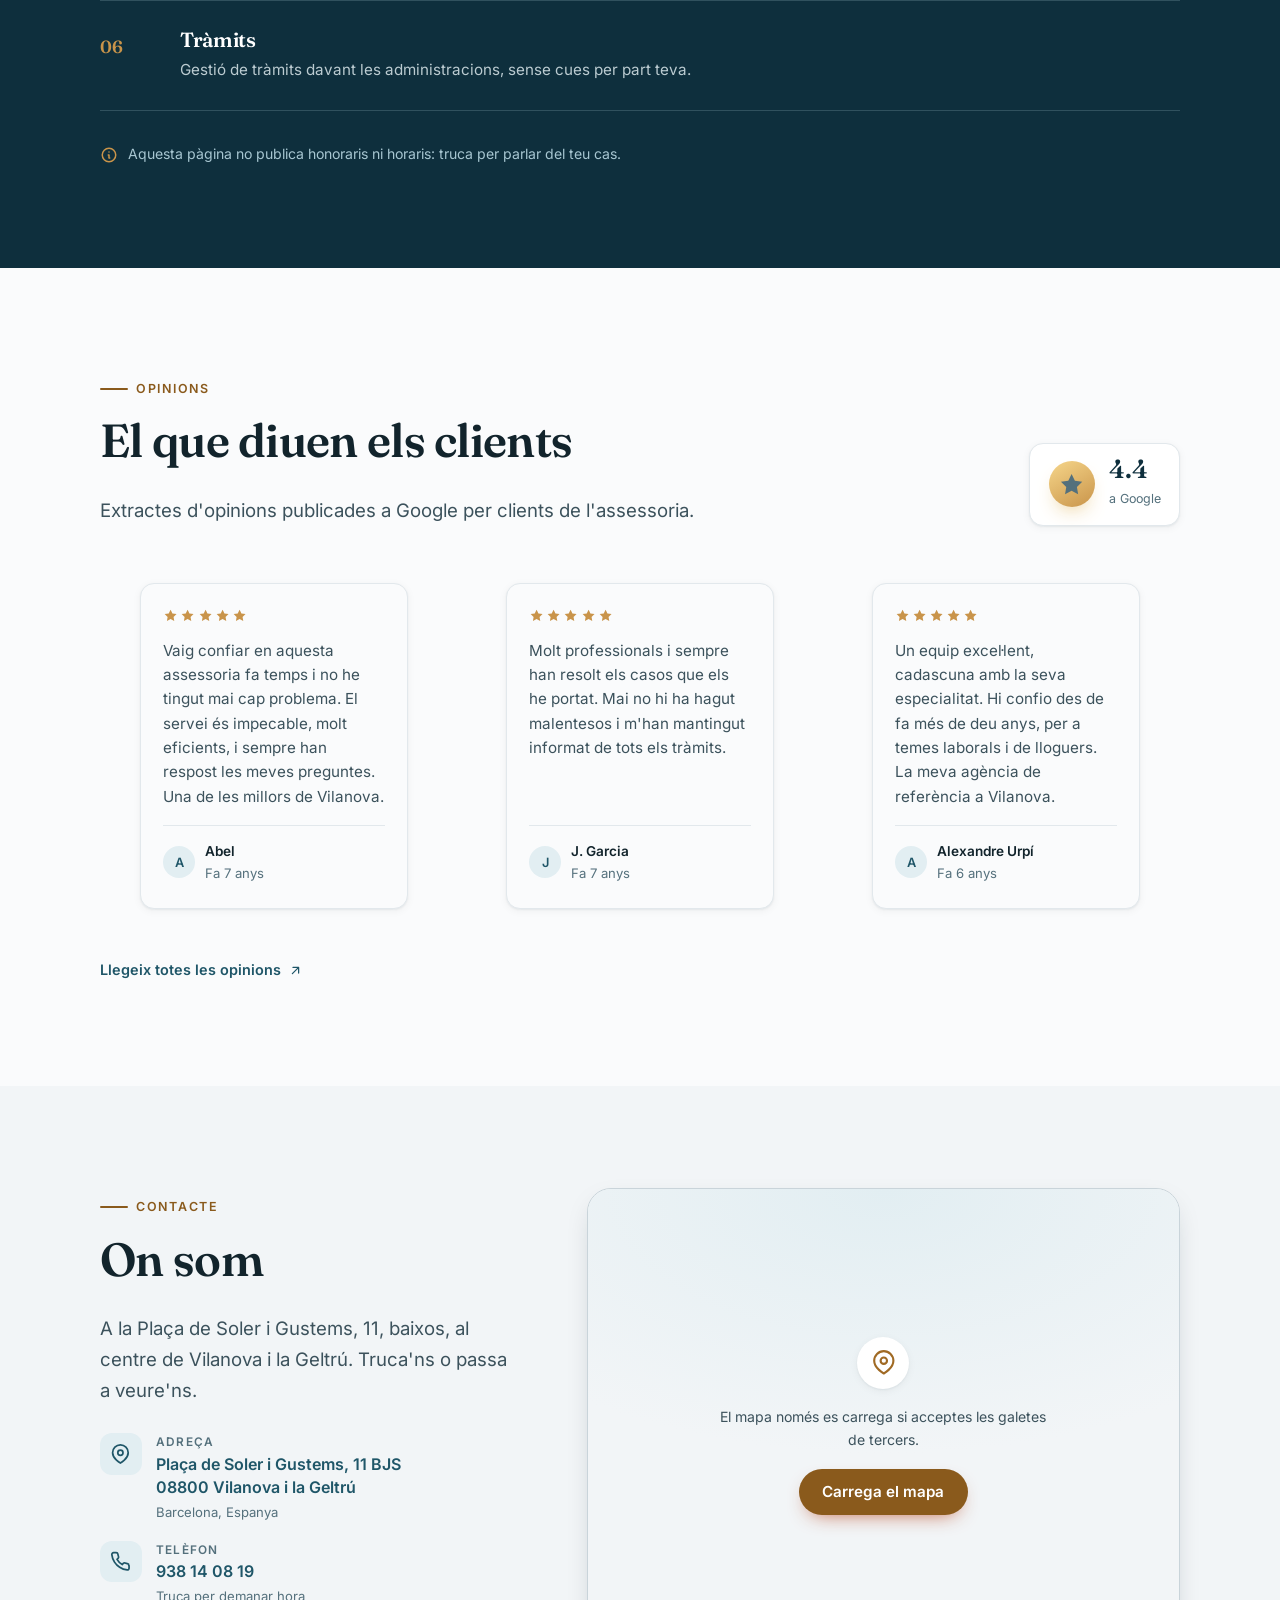
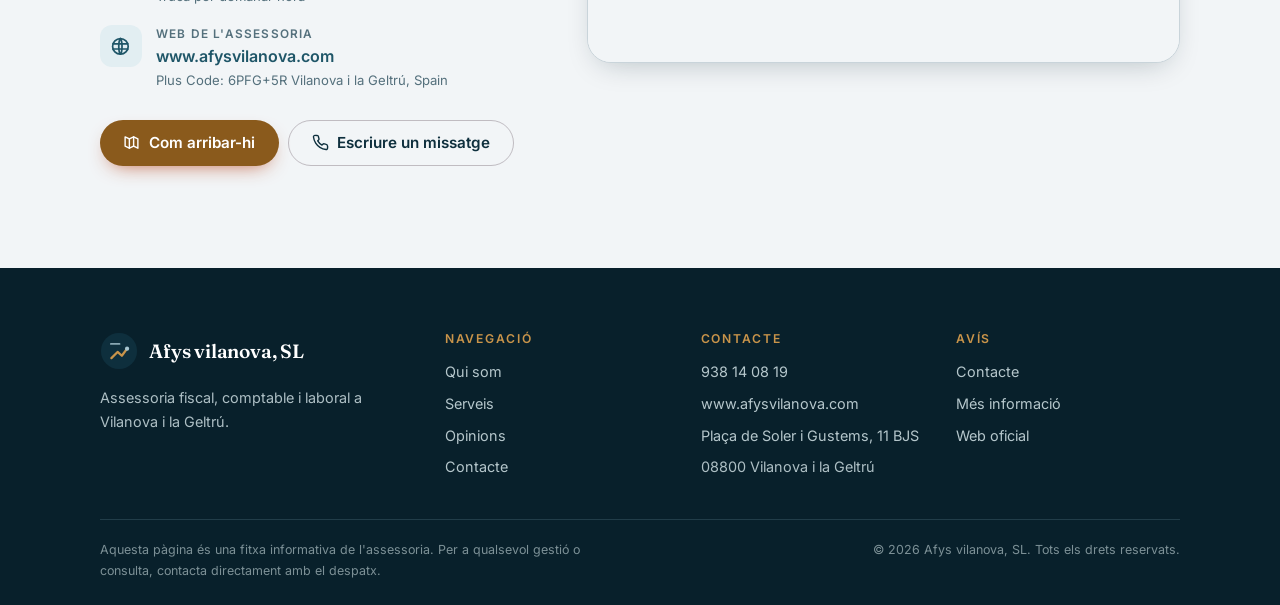
==== commit 99203039: "Header: one toolbar row for name, menu and language switch The header put the language switch in the" ====
--- a/index.html
+++ b/index.html
@@ -41,6 +41,7 @@
 <link rel="preload" href="./assets/fonts/fraunces-latin.woff2" as="font" type="font/woff2" crossorigin>
 <link rel="preload" href="./assets/fonts/inter-latin.woff2" as="font" type="font/woff2" crossorigin>
 <link rel="stylesheet" href="./assets/css/components.css">
+<link rel="stylesheet" href="./assets/css/header-tools.css">
 <link rel="stylesheet" href="./assets/css/styles.css">
 
 <script>
@@ -611,5 +612,6 @@
 
 <script src="./assets/js/components.js" defer></script>
 <script src="./assets/js/main.js" defer></script>
+<script src="./assets/js/header-tools.js" defer></script>
 </body>
 </html>
--- a/assets/css/header-tools.css
+++ b/assets/css/header-tools.css
@@ -0,0 +1,164 @@
+/* ==========================================================================
+   Shared header toolbar — one row at every width.
+   Repo: yourdataweb/site-components
+   Vendored into each site at assets/css/header-tools.css and pinned by
+   src/components.lock.
+
+   Anatomy this operates on (built by header-tools.js):
+     <header ...>
+       <div class="wrap">                     existing inner wrapper
+         <a class="brand">[mark]<span class="sm-name">Business</span></a>
+         <nav id="site-nav">…</nav>           drawer on mobile
+         <button class="nav-toggle">…</button>
+         <div class="sm-tools">               created by the script
+           <nav class="langs">…</nav>
+           <button class="nav-toggle">…</button>
+         </div>
+       </div>
+     </header>
+
+   Goal: name, menu button and language switch share one row, vertically centred,
+   with real gutters. The name is the only flexible item, so a long business name
+   truncates instead of pushing the tools onto a second row.
+   ========================================================================== */
+
+/* A header inner that wraps is the original defect: the address line and the
+   switch fell onto a second row and the bar grew to twice its height. Once the
+   toolbar is in place there is one row by construction, so wrapping is off. */
+.has-tools [data-tools] > .wrap,
+.has-tools [data-tools] > .shell,
+.has-tools [data-tools] > .container,
+.has-tools [data-tools][class*="inner"] {
+  flex-wrap: nowrap;
+}
+
+/* The tools container is the anchor: it sits at the right edge of the bar. */
+.sm-tools {
+  display: flex;
+  align-items: center;
+  gap: .5rem;
+  /* Never grows; may shrink only as a last resort. The identity owns the flexible
+     slot, so the row cannot become wider than the viewport. */
+  flex: none;
+  max-width: 100%;
+  margin-left: auto;
+}
+
+/* Anything still marked as "belongs on the bar" is aligned to the same centre line,
+   so a switch left outside .sm-tools cannot drift a few pixels off the button. */
+.has-tools .langs,
+.has-tools .nav-toggle,
+.has-tools .navbtn {
+  align-self: center;
+}
+
+/* The name is the only item allowed to shrink. min-width:0 is what actually lets
+   flex truncate instead of overflowing; without it the text refuses to compress
+   and shoves the tools off the row. */
+.sm-parent-safe {
+  min-width: 0;
+}
+
+.has-tools .sm-name {
+  display: block;
+  min-width: 0;
+  overflow: hidden;
+  text-overflow: ellipsis;
+  white-space: nowrap;
+}
+
+/* The identity link wraps the mark and the name; it must be able to shrink while
+   the mark itself never does. Sites that put `margin-right: auto` on the brand to
+   push the switch away are neutralised: the toolbar owns that spacing now, and the
+   leftover margin was what made one header 98px tall. */
+.has-tools .sm-name {
+  /* A long single word ("BRASPAÑA") contributes its full width as min-content and
+     forces the row wider. Capping it is what lets the toolbar keep its place. */
+  max-width: 100%;
+}
+
+.has-tools .brand,
+.has-tools .identity,
+.has-tools .marchio,
+.has-tools .logo,
+.has-tools .mark,
+.has-tools .sign {
+  margin-right: 0;
+}
+.has-tools .sm-name {
+  /* A long single word ("BRASPAÑA") contributes its full width as min-content and
+     forces the row wider. Capping it is what lets the toolbar keep its place. */
+  max-width: 100%;
+}
+
+.has-tools .brand,
+.has-tools .identity,
+.has-tools .marchio,
+.has-tools .logo,
+.has-tools .sign {
+  flex: 1 1 auto;
+  min-width: 0;
+}
+
+.has-tools .sm-mark,
+.has-tools .brand__mark,
+.has-tools .identity__mark,
+.has-tools .marchio__mark,
+.has-tools .logo__mark,
+.has-tools .mark__mark,
+.has-tools .sign__mark,
+.has-tools .brand-mark {
+  flex: none;
+}
+
+/* ---------------------------------------------------------------- mobile
+   Below the drawer breakpoint the bar carries three things in ~330 px of space:
+   prune the name to one line at a smaller size, keep the mark visible, and keep
+   the switch on 30 px so it lines up with a 38 px button without dominating. */
+@media (max-width: 860px) {
+  /* The address strip repeats the footer and the contact block; on a phone it is
+     what pushes the bar down and leaves the tools on a second line. */
+  .sm-strip-note {
+    display: none;
+  }
+
+  /* A phone link in the bar is redundant next to a call button in the hero and in
+     the contact block, and it is the widest thing in the toolbar. Drop it before
+     it costs the business its name. */
+  .sm-tools .head-phone,
+  .sm-tools .topbar__tel,
+  .sm-tools .header-phone {
+    display: none;
+  }
+
+  .has-tools .brand__sub,
+  .has-tools .identity__sub,
+  .has-tools .marchio__sub,
+  .has-tools .logo__sub,
+  .has-tools .mark__sub,
+  .has-tools .sign__sub,
+  .has-tools .brand-sub {
+    display: none;
+  }
+
+  .has-tools .sm-name {
+    font-size: 1rem;
+    line-height: 1.2;
+  }
+
+  .sm-tools {
+    gap: .4rem;
+  }
+}
+
+/* Very narrow: the mark plus a 6-character name plus two controls is the floor.
+   Tighten gutters rather than dropping the language switch — a visitor with a
+   phone is exactly who needs it. */
+@media (max-width: 380px) {
+  .sm-tools {
+    gap: .3rem;
+  }
+  .has-tools .sm-name {
+    font-size: .92rem;
+  }
+}
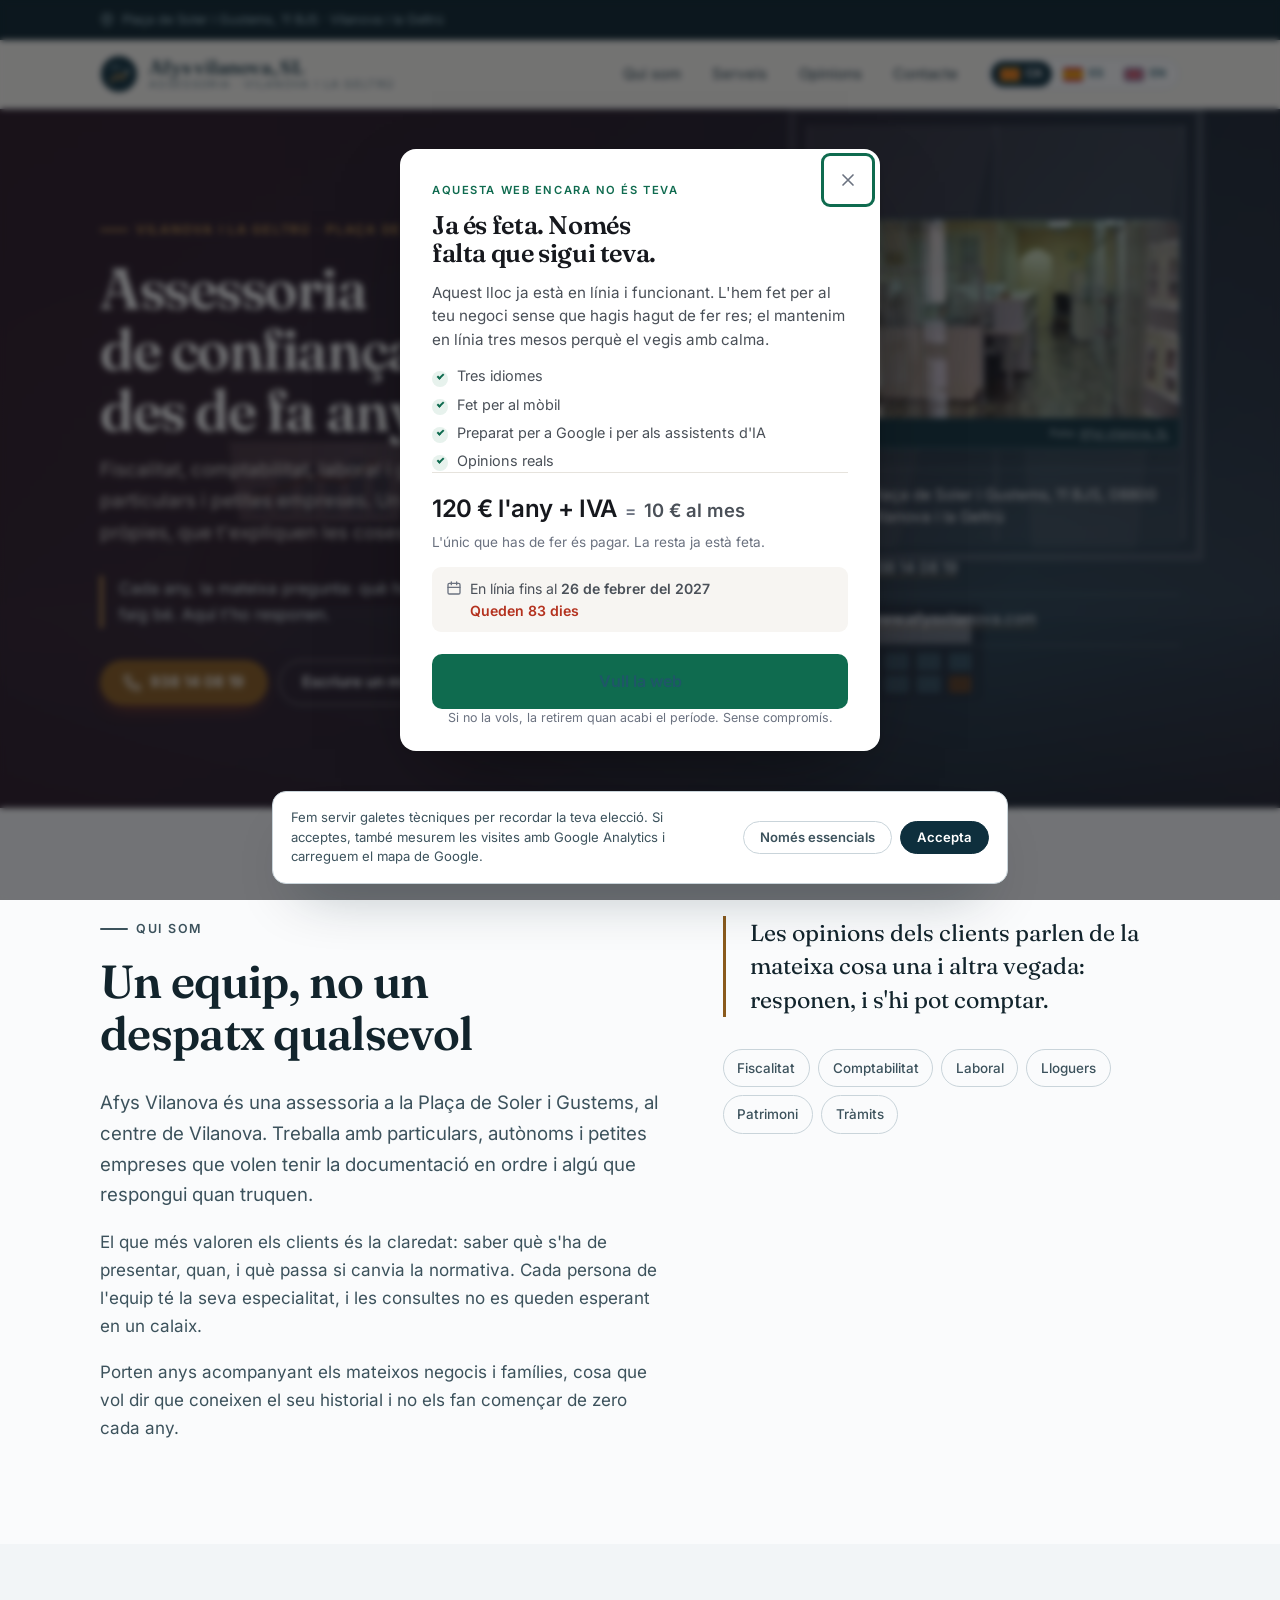
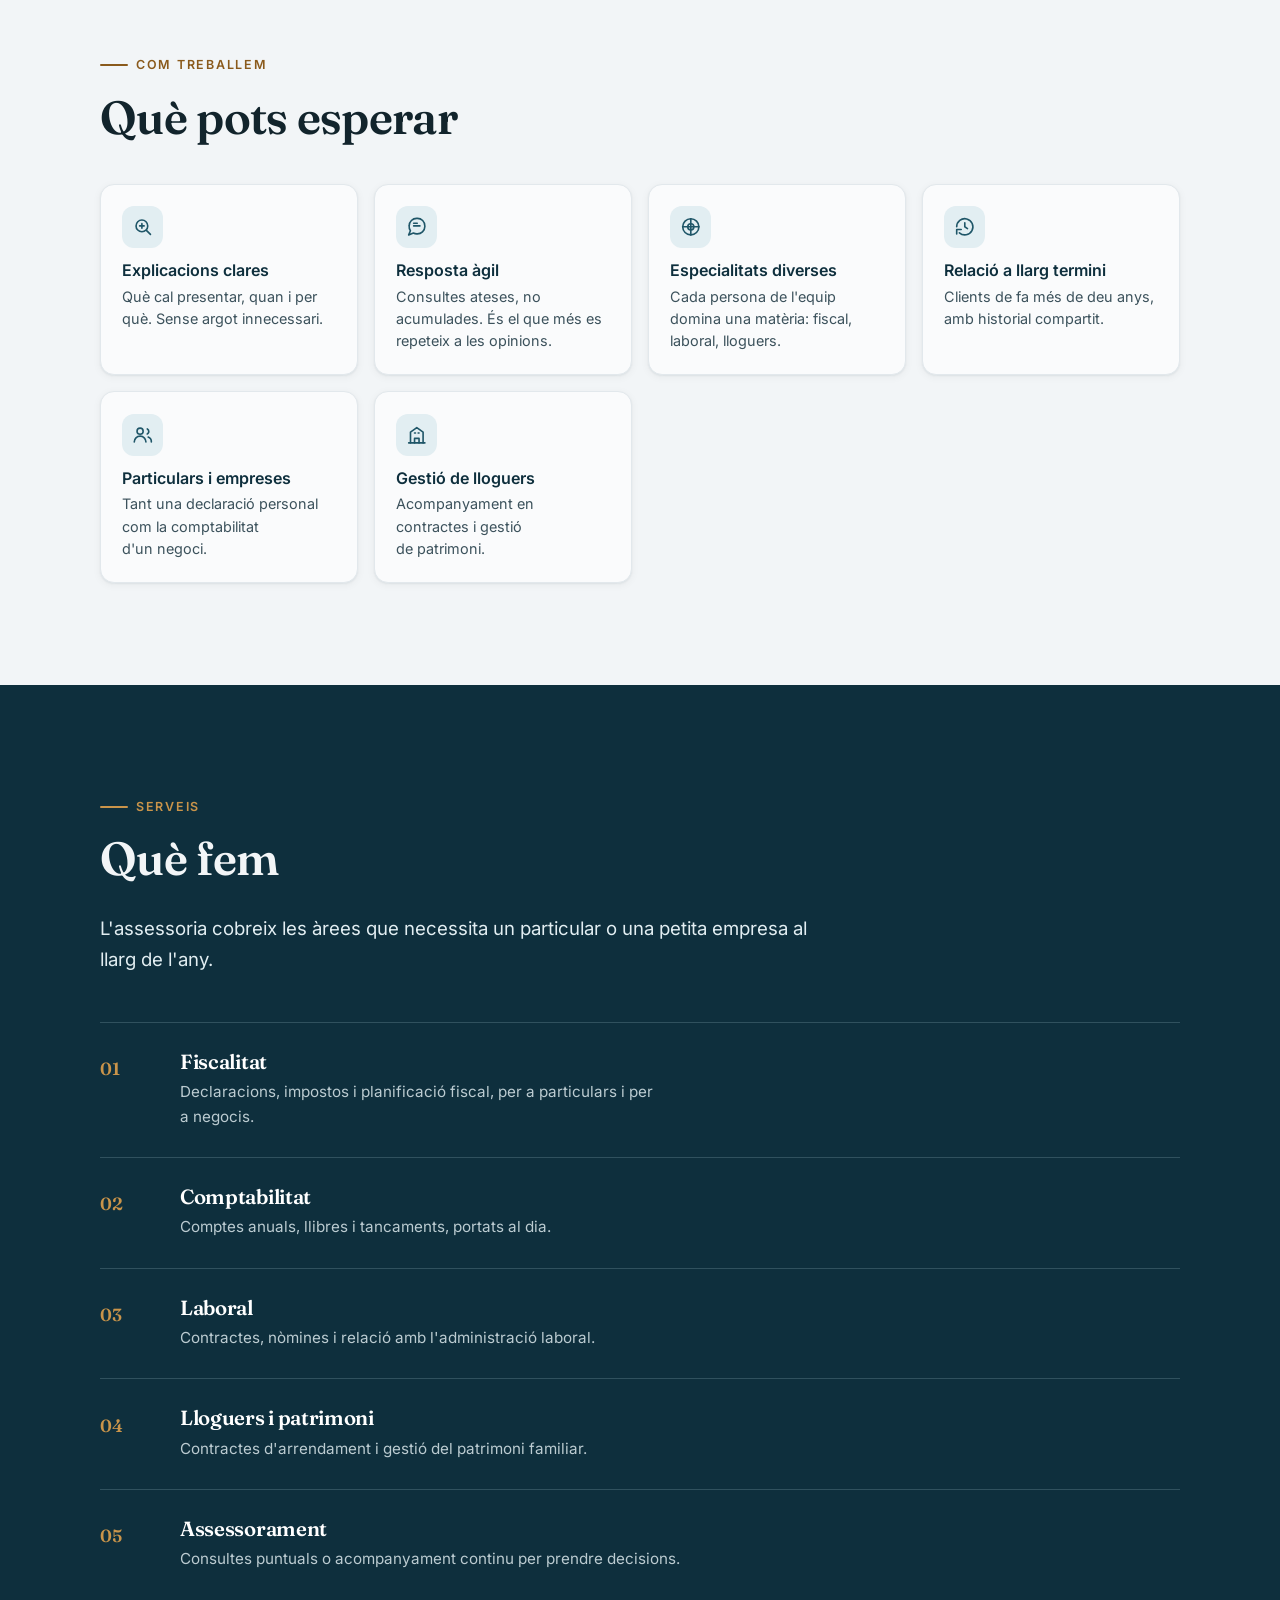
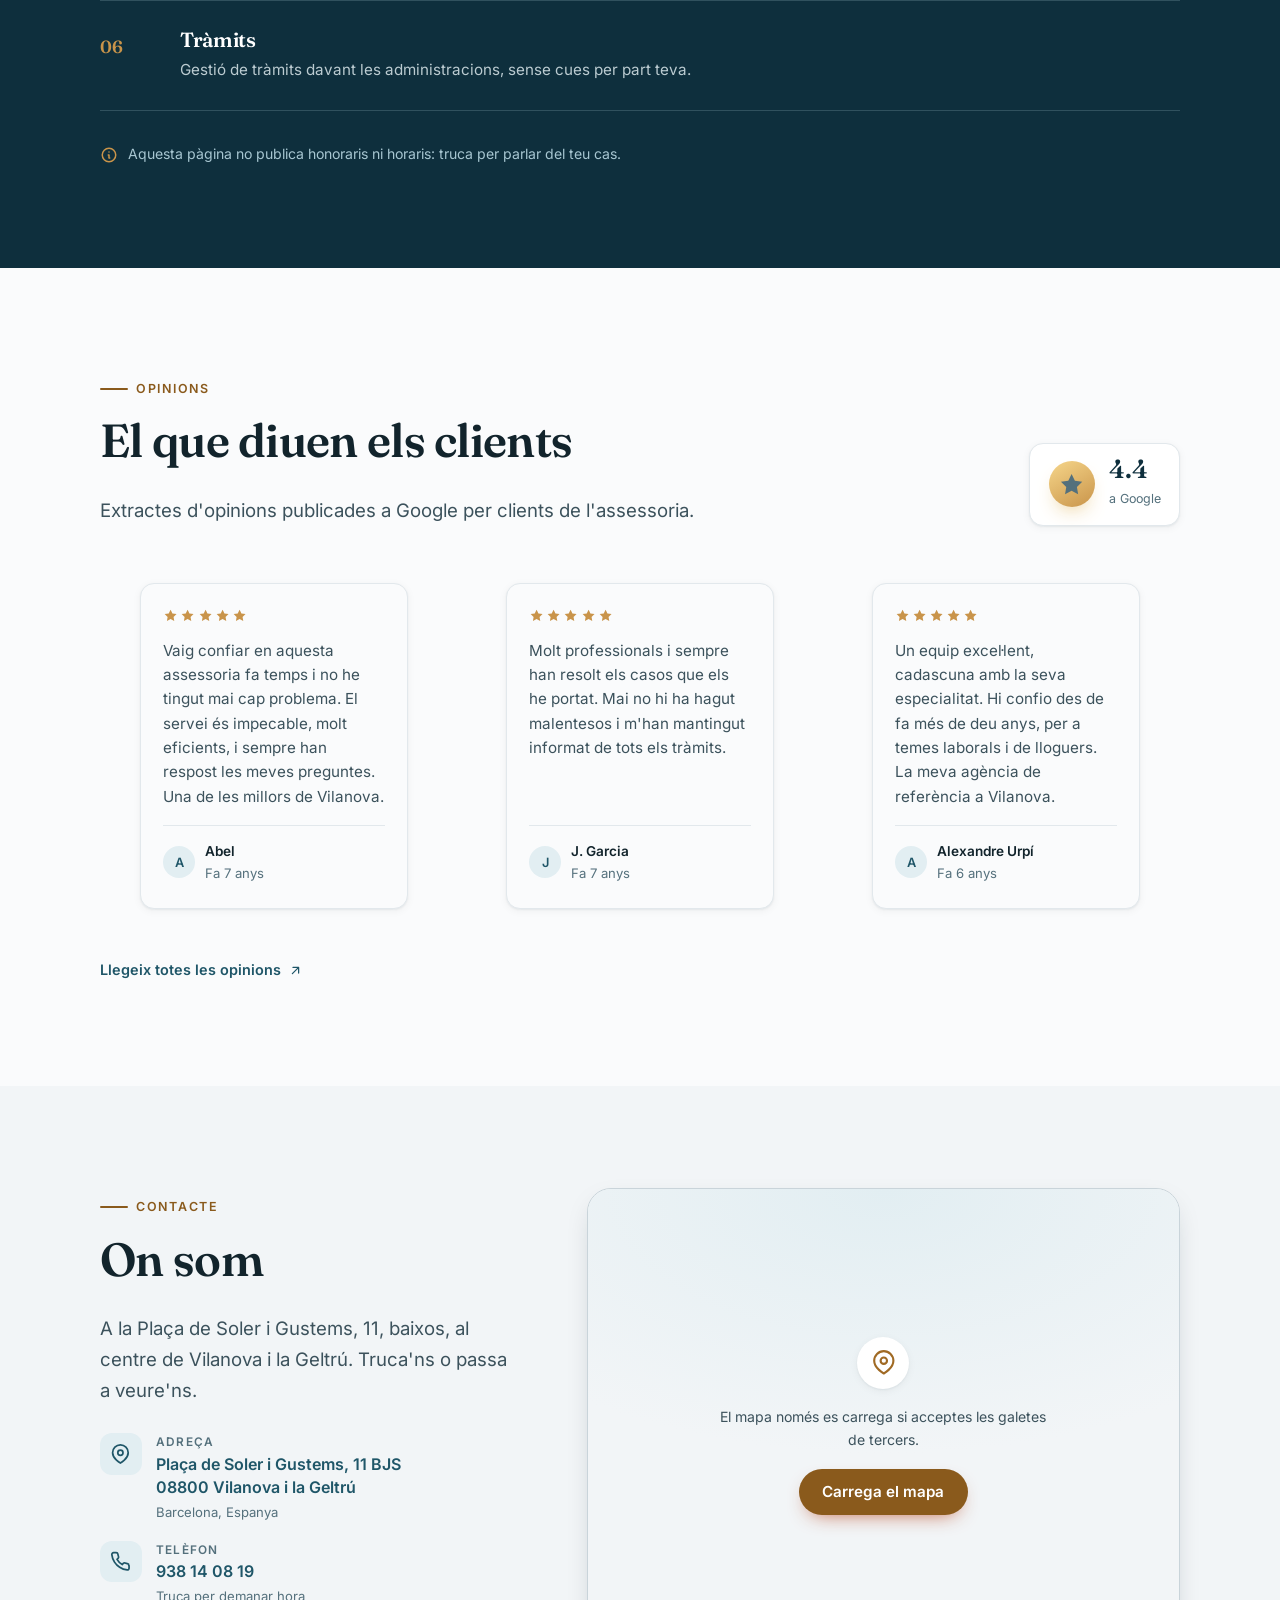
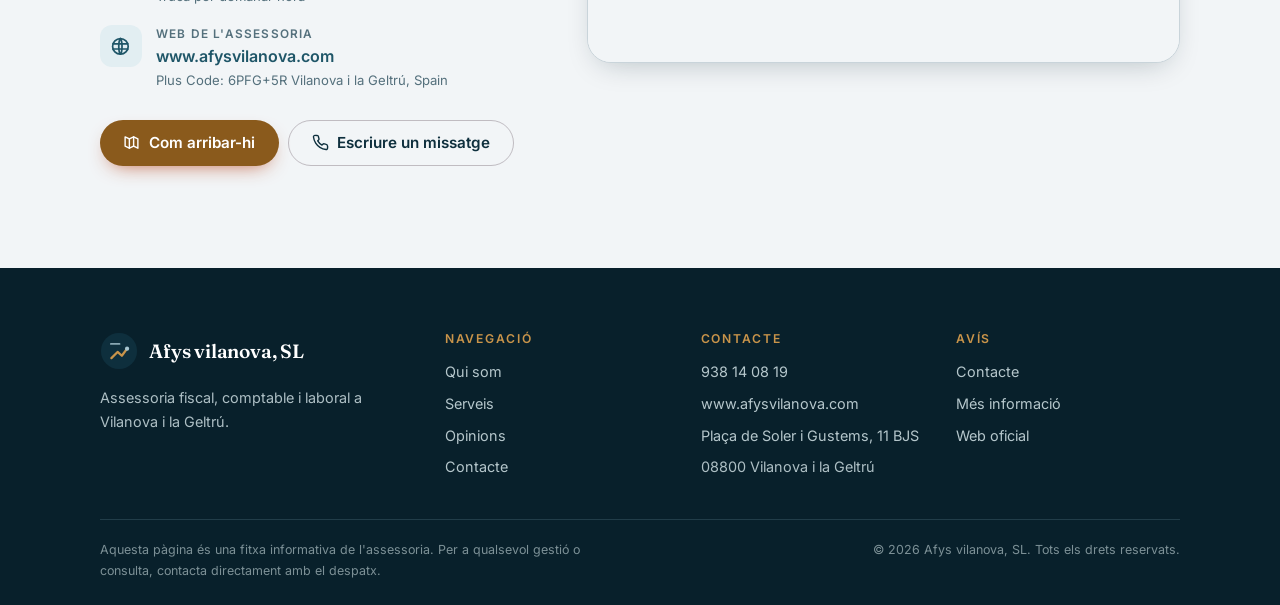
==== commit 3f3d1da2: "Offer panel: state the offer, take the decision Adds the branded offer dialog to every site: what th" ====
--- a/index.html
+++ b/index.html
@@ -43,6 +43,8 @@
 <link rel="stylesheet" href="./assets/css/components.css">
 <link rel="stylesheet" href="./assets/css/header-tools.css">
 <link rel="stylesheet" href="./assets/css/styles.css">
+<link rel="stylesheet" href="./assets/css/offer-panel.css">
+
 
 <script>
   /* Google Analytics 4 with consent mode. Goes in <head> of every generated page,
@@ -612,6 +614,10 @@
 
 <script src="./assets/js/components.js" defer></script>
 <script src="./assets/js/main.js" defer></script>
+
+<script type="application/json" id="sm-offer-config">{"offerEnds":"2027-02-26","offerEndsLabel":"26 de febrer del 2027","buyUrl":"","offerEmail":"","phoneE164":"+34938140819","copy":{"kicker":"Aquesta web encara no és teva","title":"Ja és feta. Només falta que sigui teva.","lead":"Aquest lloc ja està en línia i funcionant. L'hem fet per al teu negoci sense que hagis hagut de fer res; el mantenim en línia tres mesos perquè el vegis amb calma.","features":["Tres idiomes","Fet per al mòbil","Preparat per a Google i per als assistents d'IA","Opinions reals"],"priceYear":"120 € l'any + IVA","priceMonth":"10 € al mes","priceNote":"L'únic que has de fer és pagar. La resta ja està feta.","until":"En línia fins al","days":"Queden {n} dies","cta":"Vull la web","buy":"Vull la web","buyPhone":"Truca i queda-te-la","contact":"Parla amb nosaltres","call":"Truca'ns","close":"Tanca","pill":"Aquesta web encara no és teva","foot":"Si no la vols, la retirem quan acabi el període. Sense compromís."}}</script>
+<script src="./assets/js/offer-panel.js" defer></script>
+
 <script src="./assets/js/header-tools.js" defer></script>
 </body>
 </html>
--- a/assets/css/offer-panel.css
+++ b/assets/css/offer-panel.css
@@ -0,0 +1,313 @@
+/* ==========================================================================
+   Offer panel — the conversion surface for a site that is live but unbought.
+   Repo: yourdataweb/site-components
+   Vendored into each site at assets/css/offer-panel.css and pinned by
+   src/components.lock.
+
+   Colour strategy, and why:
+   - The site's own accent stays on the site. The panel uses a single high-contrast
+     action colour for the primary CTA and nothing else, so the eye has exactly one
+     place to go. Two competing accents is the most common reason a dialog gets read
+     and not acted on.
+   - The primary CTA is the only element on the panel with a filled background. The
+     secondary is a quiet outline: it must be findable, not tempting.
+   - Urgency is carried by a warm red *only* on the deadline line, never on the CTA.
+     A red button reads as error; a red date reads as a deadline.
+
+   The panel is an overlay, never the page: it can be closed and the site content is
+   untouched underneath.
+   ========================================================================== */
+
+html.sm-offer-open,
+html.sm-offer-open body {
+  overflow: hidden;
+}
+
+/* The cookie notice is a legal surface and must stay reachable while the panel is
+   open: a visitor cannot be asked to accept or decline tracking behind a modal. It
+   is raised above the backdrop and the panel never covers its bottom edge. */
+html.sm-offer-open #cookiebar,
+html.sm-offer-open .cookiebar,
+html.sm-offer-open #cookie-banner {
+  z-index: 300;
+}
+
+.sm-offer {
+  --offer-ink: #16181d;
+  --offer-ink-soft: #4a5058;
+  --offer-muted: #6b7280;
+  --offer-paper: #ffffff;
+  --offer-line: #e6e3dd;
+  --offer-action: #0f6b4f;      /* one action colour, WCAG AA on white at 5.9:1 */
+  --offer-action-hover: #0b5440;
+  --offer-urgent: #b4321f;      /* deadline only */
+
+  position: fixed;
+  inset: 0;
+  z-index: 200;
+  display: flex;
+  align-items: center;
+  justify-content: center;
+  padding: 1rem;
+  font-family: Inter, -apple-system, BlinkMacSystemFont, "Segoe UI", Roboto, sans-serif;
+  -webkit-font-smoothing: antialiased;
+}
+
+.sm-offer__backdrop {
+  position: absolute;
+  inset: 0;
+  background: rgba(16, 18, 22, .58);
+  backdrop-filter: blur(3px);
+}
+
+.sm-offer__panel {
+  position: relative;
+  width: min(100%, 30rem);
+  max-height: calc(100vh - 2rem);
+  overflow-y: auto;
+  background: var(--offer-paper);
+  color: var(--offer-ink);
+  border-radius: 16px;
+  padding: 2rem 2rem 1.5rem;
+  box-shadow: 0 30px 80px -32px rgba(0, 0, 0, .55), 0 2px 8px rgba(0, 0, 0, .10);
+  animation: sm-offer-in .28s cubic-bezier(.22, 1, .36, 1);
+}
+
+@keyframes sm-offer-in {
+  from { opacity: 0; transform: translateY(12px) scale(.985); }
+  to   { opacity: 1; transform: none; }
+}
+@media (prefers-reduced-motion: reduce) {
+  .sm-offer__panel { animation: none; }
+}
+
+/* Close: top-right, 44px hit area, muted but not hidden. */
+.sm-offer__close {
+  position: absolute;
+  top: .6rem;
+  right: .6rem;
+  width: 44px;
+  height: 44px;
+  display: inline-flex;
+  align-items: center;
+  justify-content: center;
+  border: 0;
+  border-radius: 10px;
+  background: transparent;
+  color: var(--offer-muted);
+  cursor: pointer;
+}
+.sm-offer__close:hover { background: #f3f1ed; color: var(--offer-ink); }
+.sm-offer__close:focus-visible { outline: 3px solid var(--offer-action); outline-offset: 2px; }
+
+.sm-offer__kicker {
+  margin: 0 0 .55rem;
+  font-size: .7rem;
+  font-weight: 700;
+  letter-spacing: .14em;
+  text-transform: uppercase;
+  color: var(--offer-action);
+}
+
+.sm-offer__title {
+  margin: 0 0 .6rem;
+  font-family: Fraunces, Georgia, serif;
+  font-size: 1.6rem;
+  line-height: 1.15;
+  letter-spacing: -.015em;
+  color: var(--offer-ink);
+  padding-right: 2rem;
+}
+
+.sm-offer__lead {
+  margin: 0 0 1.1rem;
+  font-size: .95rem;
+  line-height: 1.55;
+  color: var(--offer-ink-soft);
+}
+
+/* Feature list: scannable, checkmarks, no icons fighting for attention. */
+.sm-offer__features {
+  margin: 0 0 1.25rem;
+  padding: 0;
+  list-style: none;
+  display: grid;
+  gap: .45rem;
+}
+.sm-offer__feature {
+  position: relative;
+  padding-left: 1.55rem;
+  font-size: .9rem;
+  line-height: 1.45;
+  color: var(--offer-ink-soft);
+}
+.sm-offer__feature::before {
+  content: "";
+  position: absolute;
+  left: 0;
+  top: .28rem;
+  width: 1rem;
+  height: 1rem;
+  border-radius: 50%;
+  background: #e7f2ed;
+}
+.sm-offer__feature::after {
+  content: "";
+  position: absolute;
+  left: .29rem;
+  top: .47rem;
+  width: .42rem;
+  height: .24rem;
+  border-left: 2px solid var(--offer-action);
+  border-bottom: 2px solid var(--offer-action);
+  transform: rotate(-45deg);
+}
+
+/* Price: the yearly figure and its monthly equivalent bound by an equals sign, so
+   they cannot be read as two separate charges. */
+.sm-offer__price {
+  display: flex;
+  align-items: baseline;
+  flex-wrap: wrap;
+  gap: .5rem;
+  padding: 1rem 0 .2rem;
+  border-top: 1px solid var(--offer-line);
+}
+.sm-offer__price-year {
+  font-size: 1.5rem;
+  font-weight: 700;
+  letter-spacing: -.02em;
+  color: var(--offer-ink);
+}
+.sm-offer__price-eq {
+  font-size: 1.05rem;
+  font-weight: 700;
+  color: var(--offer-muted);
+}
+.sm-offer__price-month {
+  font-size: 1.15rem;
+  font-weight: 600;
+  color: var(--offer-ink-soft);
+}
+.sm-offer__price-note {
+  margin: .1rem 0 0;
+  font-size: .85rem;
+  color: var(--offer-muted);
+}
+
+/* Deadline: warm red, the only place colour is allowed to alarm. */
+.sm-offer__meta {
+  display: flex;
+  align-items: flex-start;
+  gap: .5rem;
+  margin: 1rem 0 0;
+  padding: .7rem .85rem;
+  background: #f7f5f2;
+  border-radius: 9px;
+  font-size: .88rem;
+  line-height: 1.4;
+  color: var(--offer-ink-soft);
+}
+.sm-offer__meta svg { flex: none; margin-top: .1rem; color: var(--offer-muted); }
+.sm-offer__meta.is-urgent { background: #fdf1ee; color: #6d2318; }
+.sm-offer__meta.is-urgent svg { color: var(--offer-urgent); }
+.sm-offer__meta strong { color: inherit; }
+.sm-offer__days { display: block; font-weight: 600; color: var(--offer-urgent); margin-top: .15rem; }
+
+/* Actions: one filled, one outline. */
+.sm-offer__actions {
+  display: grid;
+  gap: .6rem;
+  margin-top: 1.4rem;
+}
+.sm-offer__cta {
+  display: inline-flex;
+  align-items: center;
+  justify-content: center;
+  min-height: 52px;
+  padding: .9rem 1.25rem;
+  border-radius: 10px;
+  background: var(--offer-action);
+  color: #fff;
+  font-size: 1rem;
+  font-weight: 700;
+  text-decoration: none;
+  transition: background-color .15s ease;
+}
+.sm-offer__cta:hover { background: var(--offer-action-hover); }
+.sm-offer__cta:focus-visible { outline: 3px solid var(--offer-action); outline-offset: 3px; }
+
+.sm-offer__secondary {
+  display: inline-flex;
+  align-items: center;
+  justify-content: center;
+  min-height: 46px;
+  padding: .7rem 1.25rem;
+  border: 1px solid var(--offer-line);
+  border-radius: 10px;
+  color: var(--offer-ink);
+  font-size: .93rem;
+  font-weight: 600;
+  text-decoration: none;
+}
+.sm-offer__secondary:hover { background: #f7f5f2; }
+.sm-offer__secondary:focus-visible { outline: 3px solid var(--offer-action); outline-offset: 3px; }
+
+.sm-offer__foot {
+  margin: .9rem 0 0;
+  font-size: .78rem;
+  line-height: 1.45;
+  color: var(--offer-muted);
+  text-align: center;
+}
+
+/* ---------------------------------------------------------------- mobile
+   Full-height sheet on a phone: the desktop dialog wastes the space it has and
+   pushes the CTA below the fold once the feature list wraps. */
+@media (max-width: 560px) {
+  .sm-offer { padding: 0; align-items: flex-end; }
+  .sm-offer__panel {
+    width: 100%;
+    max-height: 92vh;
+    border-radius: 18px 18px 0 0;
+    padding: 1.6rem 1.25rem 1.25rem;
+    animation: sm-offer-up .3s cubic-bezier(.22, 1, .36, 1);
+  }
+  @keyframes sm-offer-up {
+    from { opacity: 0; transform: translateY(24px); }
+    to   { opacity: 1; transform: none; }
+  }
+  .sm-offer__title { font-size: 1.35rem; }
+  .sm-offer__price-year { font-size: 1.3rem; }
+}
+
+/* ---------------------------------------------------------------- pill
+   After closing: small, low-contrast, bottom-left, out of the thumb's path. */
+/* `body >` is deliberate: a site stylesheet can define a generic `.sm-offer-pill`
+   or reset `position` on buttons, and the last-loaded rule wins. Anchoring the
+   selector keeps the pill fixed to the viewport instead of landing in normal flow
+   at the bottom of the document, where it is unclickable. */
+body > .sm-offer-pill {
+  position: fixed !important;
+  left: 1rem;
+  bottom: 1rem;
+  z-index: 190;
+  display: inline-flex;
+  align-items: center;
+  gap: .45rem;
+  max-width: calc(100vw - 2rem);
+  padding: .6rem .9rem;
+  border: 1px solid #ddd8cf;
+  border-radius: 999px;
+  background: rgba(255, 255, 255, .96);
+  color: #16181d;
+  font-family: Inter, -apple-system, BlinkMacSystemFont, "Segoe UI", Roboto, sans-serif;
+  font-size: .82rem;
+  font-weight: 600;
+  line-height: 1.2;
+  cursor: pointer;
+  box-shadow: 0 6px 20px -10px rgba(0, 0, 0, .35);
+}
+.sm-offer-pill:hover { background: #fff; }
+.sm-offer-pill:focus-visible { outline: 3px solid #0f6b4f; outline-offset: 2px; }
+.sm-offer-pill svg { flex: none; color: #0f6b4f; }
